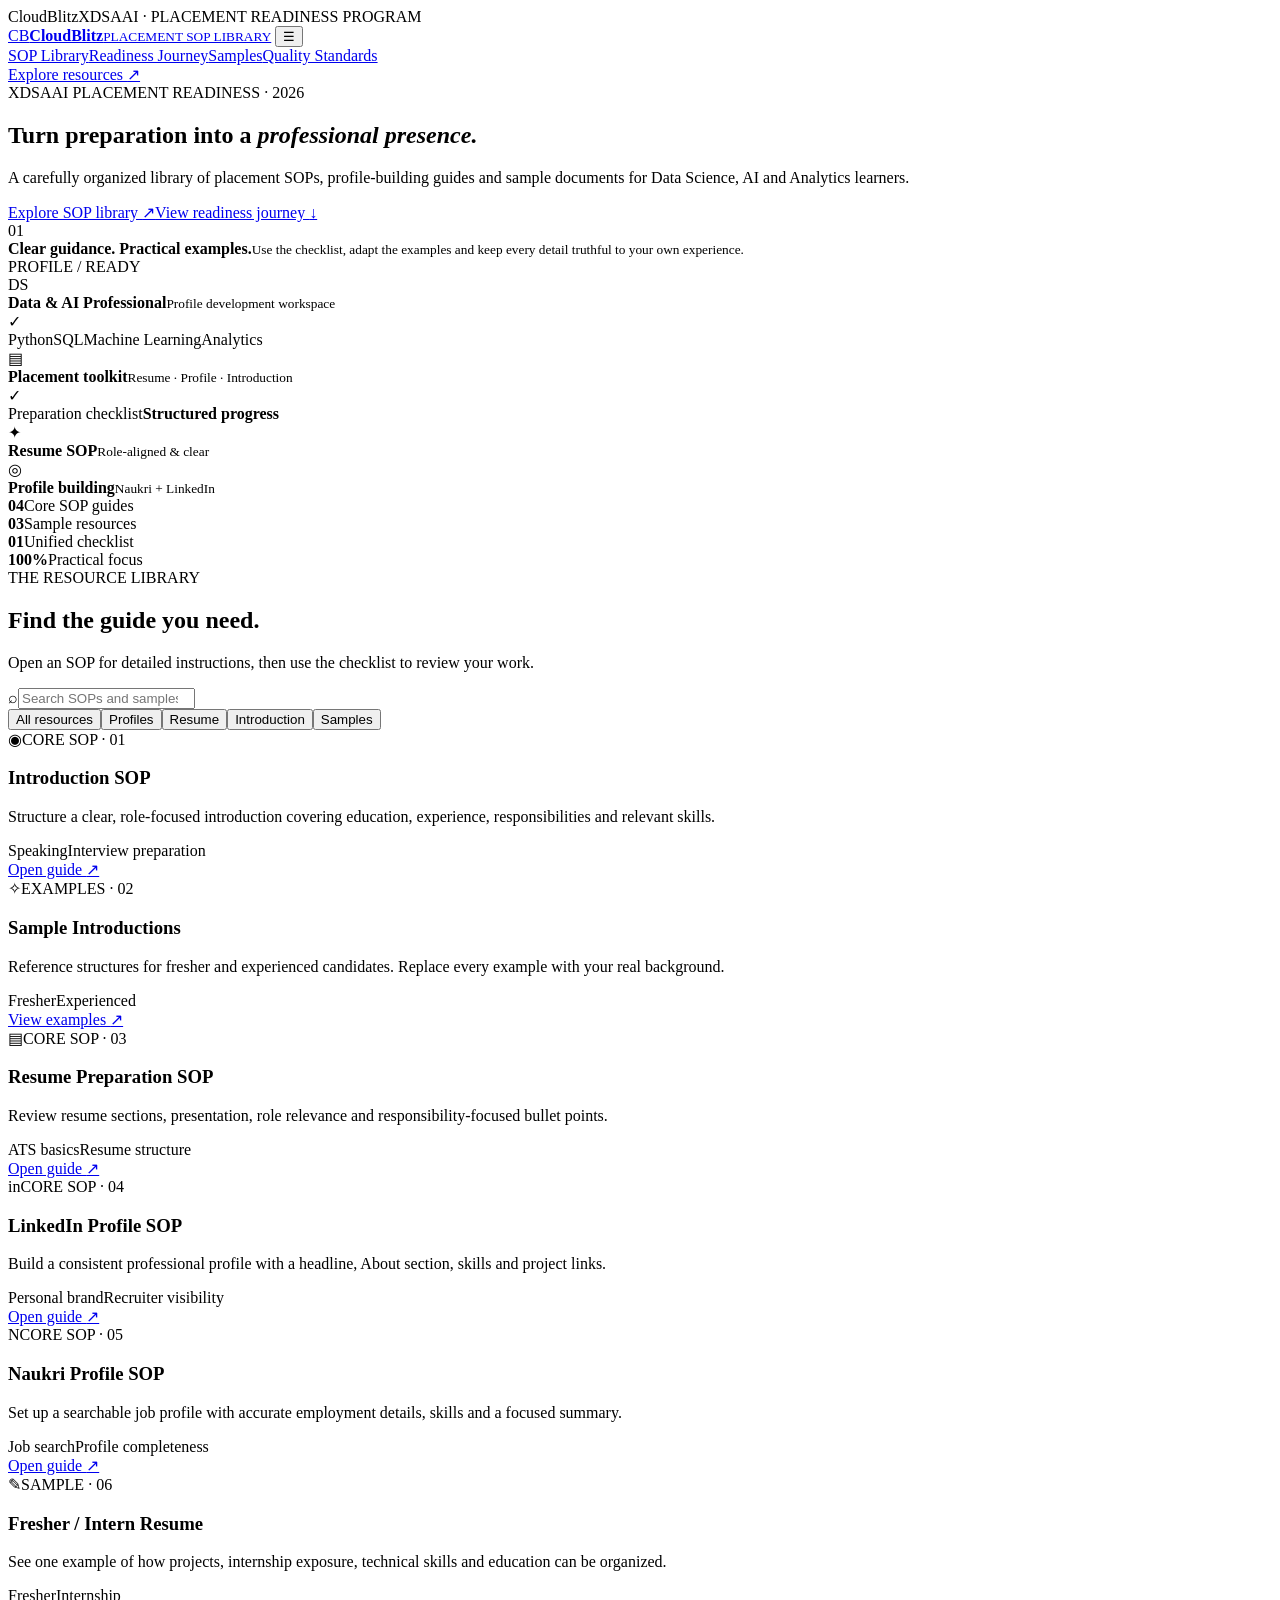
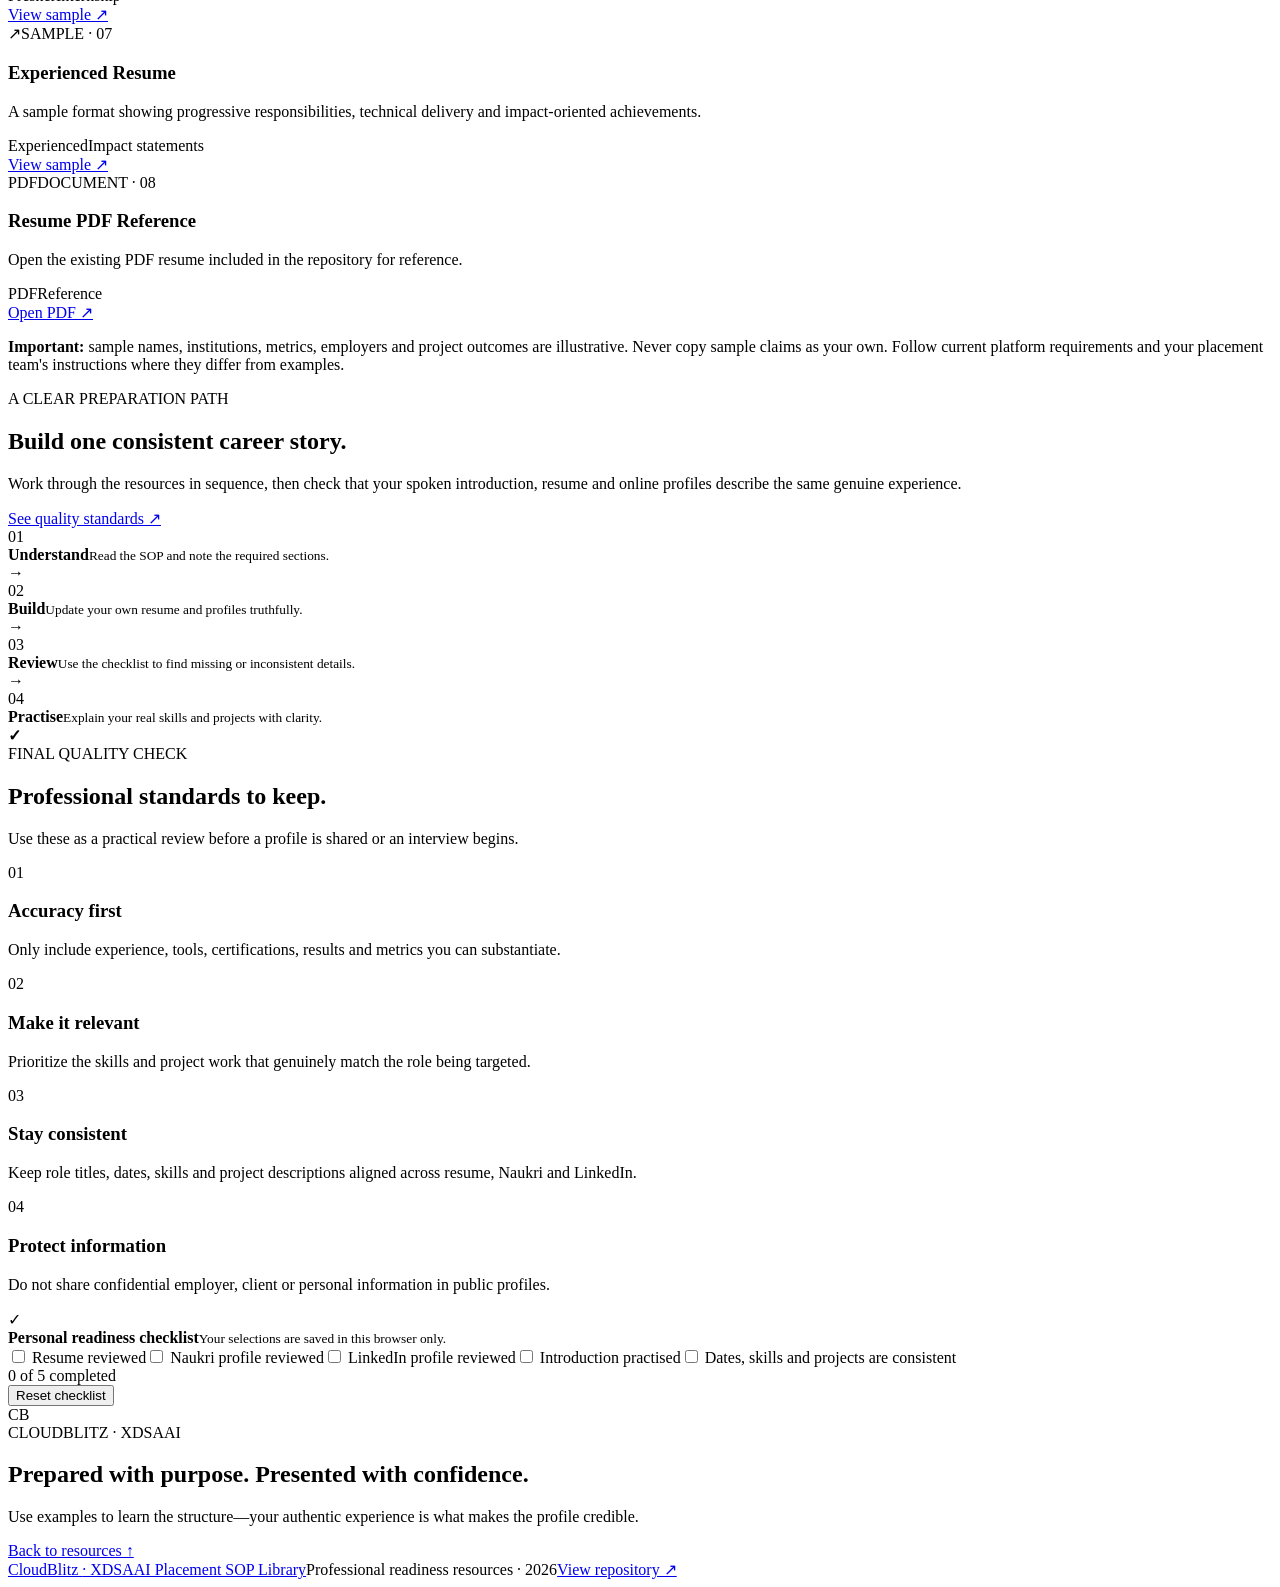
==== index.html @ 9476afe4 "Add polished CloudBlitz XDSAAI SOP library landing page" ====
<!doctype html>
<html lang="en">
<head>
<meta charset="utf-8">
<meta name="viewport" content="width=device-width, initial-scale=1">
<meta name="theme-color" content="#111827">
<meta name="description" content="CloudBlitz XDSAAI Placement SOP Library — professionally organized resume, introduction, LinkedIn and Naukri guidance.">
<title>CloudBlitz | XDSAAI Placement SOP Library</title>
<link rel="preconnect" href="https://fonts.googleapis.com">
<link rel="preconnect" href="https://fonts.gstatic.com" crossorigin>
<link href="https://fonts.googleapis.com/css2?family=DM+Sans:wght@400;500;600;700&family=Manrope:wght@400;500;600;700;800&display=swap" rel="stylesheet">
<link rel="stylesheet" href="./assets/styles.css">
</head>
<body>
<div class="top-strip"><span>CloudBlitz</span><span>XDSAAI · PLACEMENT READINESS PROGRAM</span></div>
<header class="site-header">
  <a class="brand" href="#home" aria-label="CloudBlitz SOP home"><span class="brand-mark">CB</span><span><strong>CloudBlitz</strong><small>PLACEMENT SOP LIBRARY</small></span></a>
  <button class="menu-toggle" id="menuToggle" aria-label="Open navigation">☰</button>
  <nav id="mainNav"><a href="#sops">SOP Library</a><a href="#journey">Readiness Journey</a><a href="#samples">Samples</a><a href="#standards">Quality Standards</a></nav>
  <a class="header-cta" href="#sops">Explore resources <span>↗</span></a>
</header>
<main id="home">
<section class="hero">
  <div class="hero-text">
    <div class="eyebrow"><span class="eyebrow-dot"></span> XDSAAI PLACEMENT READINESS · 2026</div>
    <h1>Turn preparation into a <em>professional presence.</em></h1>
    <p class="hero-intro">A carefully organized library of placement SOPs, profile-building guides and sample documents for Data Science, AI and Analytics learners.</p>
    <div class="hero-actions"><a class="button primary" href="#sops">Explore SOP library <span>↗</span></a><a class="button secondary" href="#journey">View readiness journey <span>↓</span></a></div>
    <div class="hero-proof"><div class="proof-mark">01</div><div><strong>Clear guidance. Practical examples.</strong><small>Use the checklist, adapt the examples and keep every detail truthful to your own experience.</small></div></div>
  </div>
  <div class="hero-art" aria-label="Illustration of a professional placement portfolio">
    <div class="art-glow"></div><div class="art-orbit orbit-one"></div><div class="art-orbit orbit-two"></div>
    <div class="profile-window">
      <div class="window-top"><span></span><span></span><span></span><label>PROFILE / READY</label></div>
      <div class="profile-head"><div class="avatar">DS</div><div><strong>Data & AI Professional</strong><small>Profile development workspace</small></div><span class="verified">✓</span></div>
      <div class="profile-line wide"></div><div class="profile-line medium"></div>
      <div class="skill-cloud"><span>Python</span><span>SQL</span><span>Machine Learning</span><span>Analytics</span></div>
      <div class="mini-document"><div class="doc-symbol">▤</div><div><strong>Placement toolkit</strong><small>Resume · Profile · Introduction</small></div><span class="doc-check">✓</span></div>
      <div class="completion"><div><span>Preparation checklist</span><strong>Structured progress</strong></div><div class="completion-bar"><span></span></div></div>
    </div>
    <div class="floating-note note-one"><span class="note-icon orange">✦</span><div><strong>Resume SOP</strong><small>Role-aligned & clear</small></div></div>
    <div class="floating-note note-two"><span class="note-icon purple">◎</span><div><strong>Profile building</strong><small>Naukri + LinkedIn</small></div></div>
  </div>
</section>
<section class="metrics" aria-label="Library overview"><div><strong>04</strong><span>Core SOP guides</span></div><div><strong>03</strong><span>Sample resources</span></div><div><strong>01</strong><span>Unified checklist</span></div><div><strong>100%</strong><span>Practical focus</span></div></section>
<section class="section" id="sops">
  <div class="section-heading"><div><div class="eyebrow dark-eyebrow">THE RESOURCE LIBRARY</div><h2>Find the guide you need.</h2><p>Open an SOP for detailed instructions, then use the checklist to review your work.</p></div><div class="library-tools"><label class="search"><span>⌕</span><input id="resourceSearch" type="search" placeholder="Search SOPs and samples…" aria-label="Search resources"></label></div></div>
  <div class="filters" role="group" aria-label="Filter resources"><button class="filter active" data-filter="all">All resources</button><button class="filter" data-filter="profile">Profiles</button><button class="filter" data-filter="resume">Resume</button><button class="filter" data-filter="introduction">Introduction</button><button class="filter" data-filter="sample">Samples</button></div>
  <div class="resource-grid" id="resourceGrid">
    <article class="resource-card featured" data-category="introduction" data-search="introduction sop self introduction structure do dont placement">
      <div class="resource-top"><span class="resource-icon orange-bg">◉</span><span class="resource-type">CORE SOP · 01</span></div><h3>Introduction SOP</h3><p>Structure a clear, role-focused introduction covering education, experience, responsibilities and relevant skills.</p><div class="resource-tags"><span>Speaking</span><span>Interview preparation</span></div><a href="./INTRODUCTION_SOP.md" target="_blank" rel="noopener">Open guide <span>↗</span></a>
    </article>
    <article class="resource-card" data-category="introduction sample" data-search="sample introduction fresher experienced sample answers introduction sop">
      <div class="resource-top"><span class="resource-icon purple-bg">✧</span><span class="resource-type">EXAMPLES · 02</span></div><h3>Sample Introductions</h3><p>Reference structures for fresher and experienced candidates. Replace every example with your real background.</p><div class="resource-tags"><span>Fresher</span><span>Experienced</span></div><a href="./Sample-Introduction-SOP.md" target="_blank" rel="noopener">View examples <span>↗</span></a>
    </article>
    <article class="resource-card" data-category="resume" data-search="resume sop resume preparation structure dos donts ATS skills experience education">
      <div class="resource-top"><span class="resource-icon blue-bg">▤</span><span class="resource-type">CORE SOP · 03</span></div><h3>Resume Preparation SOP</h3><p>Review resume sections, presentation, role relevance and responsibility-focused bullet points.</p><div class="resource-tags"><span>ATS basics</span><span>Resume structure</span></div><a href="./Resume.md" target="_blank" rel="noopener">Open guide <span>↗</span></a>
    </article>
    <article class="resource-card" data-category="profile" data-search="LinkedIn profile SOP headline about skills featured section checklist data science AI">
      <div class="resource-top"><span class="resource-icon green-bg">in</span><span class="resource-type">CORE SOP · 04</span></div><h3>LinkedIn Profile SOP</h3><p>Build a consistent professional profile with a headline, About section, skills and project links.</p><div class="resource-tags"><span>Personal brand</span><span>Recruiter visibility</span></div><a href="./LinkedIn.md" target="_blank" rel="noopener">Open guide <span>↗</span></a>
    </article>
    <article class="resource-card" data-category="profile" data-search="Naukri profile SOP headline job preferences skills summary profile checklist">
      <div class="resource-top"><span class="resource-icon orange-bg">N</span><span class="resource-type">CORE SOP · 05</span></div><h3>Naukri Profile SOP</h3><p>Set up a searchable job profile with accurate employment details, skills and a focused summary.</p><div class="resource-tags"><span>Job search</span><span>Profile completeness</span></div><a href="./Naukri-.md" target="_blank" rel="noopener">Open guide <span>↗</span></a>
    </article>
    <article class="resource-card" data-category="resume sample" data-search="sample fresher resume data science engineer projects skills education internship">
      <div class="resource-top"><span class="resource-icon blue-bg">✎</span><span class="resource-type">SAMPLE · 06</span></div><h3>Fresher / Intern Resume</h3><p>See one example of how projects, internship exposure, technical skills and education can be organized.</p><div class="resource-tags"><span>Fresher</span><span>Internship</span></div><a href="./sample-resume.md" target="_blank" rel="noopener">View sample <span>↗</span></a>
    </article>
    <article class="resource-card" data-category="resume sample" data-search="experienced resume senior data scientist experience impact skills career">
      <div class="resource-top"><span class="resource-icon purple-bg">↗</span><span class="resource-type">SAMPLE · 07</span></div><h3>Experienced Resume</h3><p>A sample format showing progressive responsibilities, technical delivery and impact-oriented achievements.</p><div class="resource-tags"><span>Experienced</span><span>Impact statements</span></div><a href="./Experience-resume.md" target="_blank" rel="noopener">View sample <span>↗</span></a>
    </article>
    <article class="resource-card" data-category="resume sample" data-search="Amit Kumar resume PDF resume reference pdf document">
      <div class="resource-top"><span class="resource-icon gray-bg">PDF</span><span class="resource-type">DOCUMENT · 08</span></div><h3>Resume PDF Reference</h3><p>Open the existing PDF resume included in the repository for reference.</p><div class="resource-tags"><span>PDF</span><span>Reference</span></div><a href="./Amit_kumar.pdf" target="_blank" rel="noopener">Open PDF <span>↗</span></a>
    </article>
  </div>
  <div class="empty-state" id="emptyState" hidden><strong>No resources match that search.</strong><span>Try a broader term such as resume, LinkedIn, Naukri or introduction.</span></div>
  <p class="resource-note"><strong>Important:</strong> sample names, institutions, metrics, employers and project outcomes are illustrative. Never copy sample claims as your own. Follow current platform requirements and your placement team's instructions where they differ from examples.</p>
</section>
<section class="journey-section" id="journey">
  <div class="journey-copy"><div class="eyebrow">A CLEAR PREPARATION PATH</div><h2>Build one consistent career story.</h2><p>Work through the resources in sequence, then check that your spoken introduction, resume and online profiles describe the same genuine experience.</p><a class="button light" href="#standards">See quality standards <span>↗</span></a></div>
  <div class="journey-steps">
    <div class="journey-step"><span>01</span><div><strong>Understand</strong><small>Read the SOP and note the required sections.</small></div><b>→</b></div>
    <div class="journey-step"><span>02</span><div><strong>Build</strong><small>Update your own resume and profiles truthfully.</small></div><b>→</b></div>
    <div class="journey-step"><span>03</span><div><strong>Review</strong><small>Use the checklist to find missing or inconsistent details.</small></div><b>→</b></div>
    <div class="journey-step"><span>04</span><div><strong>Practise</strong><small>Explain your real skills and projects with clarity.</small></div><b>✓</b></div>
  </div>
</section>
<section class="section standards" id="standards">
  <div class="section-heading"><div><div class="eyebrow dark-eyebrow">FINAL QUALITY CHECK</div><h2>Professional standards to keep.</h2><p>Use these as a practical review before a profile is shared or an interview begins.</p></div></div>
  <div class="standard-grid">
    <article class="standard-card"><span class="standard-number">01</span><h3>Accuracy first</h3><p>Only include experience, tools, certifications, results and metrics you can substantiate.</p></article>
    <article class="standard-card"><span class="standard-number">02</span><h3>Make it relevant</h3><p>Prioritize the skills and project work that genuinely match the role being targeted.</p></article>
    <article class="standard-card"><span class="standard-number">03</span><h3>Stay consistent</h3><p>Keep role titles, dates, skills and project descriptions aligned across resume, Naukri and LinkedIn.</p></article>
    <article class="standard-card"><span class="standard-number">04</span><h3>Protect information</h3><p>Do not share confidential employer, client or personal information in public profiles.</p></article>
  </div>
  <div class="check-panel"><div><span class="check-panel-icon">✓</span><div><strong>Personal readiness checklist</strong><small>Your selections are saved in this browser only.</small></div></div><div class="check-list" id="checkList">
    <label><input type="checkbox" data-check="resume"> Resume reviewed</label><label><input type="checkbox" data-check="naukri"> Naukri profile reviewed</label><label><input type="checkbox" data-check="linkedin"> LinkedIn profile reviewed</label><label><input type="checkbox" data-check="intro"> Introduction practised</label><label><input type="checkbox" data-check="consistent"> Dates, skills and projects are consistent</label>
  </div><div class="check-progress"><span id="checkCount">0 of 5 completed</span><div class="progress-track"><span id="checkBar"></span></div><button id="resetChecks" type="button">Reset checklist</button></div></div>
</section>
<section class="closing-banner" id="samples"><div class="closing-symbol">CB</div><div><div class="eyebrow">CLOUDBLITZ · XDSAAI</div><h2>Prepared with purpose. Presented with confidence.</h2><p>Use examples to learn the structure—your authentic experience is what makes the profile credible.</p></div><a href="#sops" class="button light">Back to resources ↑</a></section>
</main>
<footer class="footer"><a class="footer-brand" href="#home">CloudBlitz <span>· XDSAAI Placement SOP Library</span></a><span>Professional readiness resources · 2026</span><a href="https://github.com/abhilashmwaghmare/XDSAAI-Placement-SOP" target="_blank" rel="noopener">View repository ↗</a></footer>
<script src="./assets/app.js"></script>
</body>
</html>
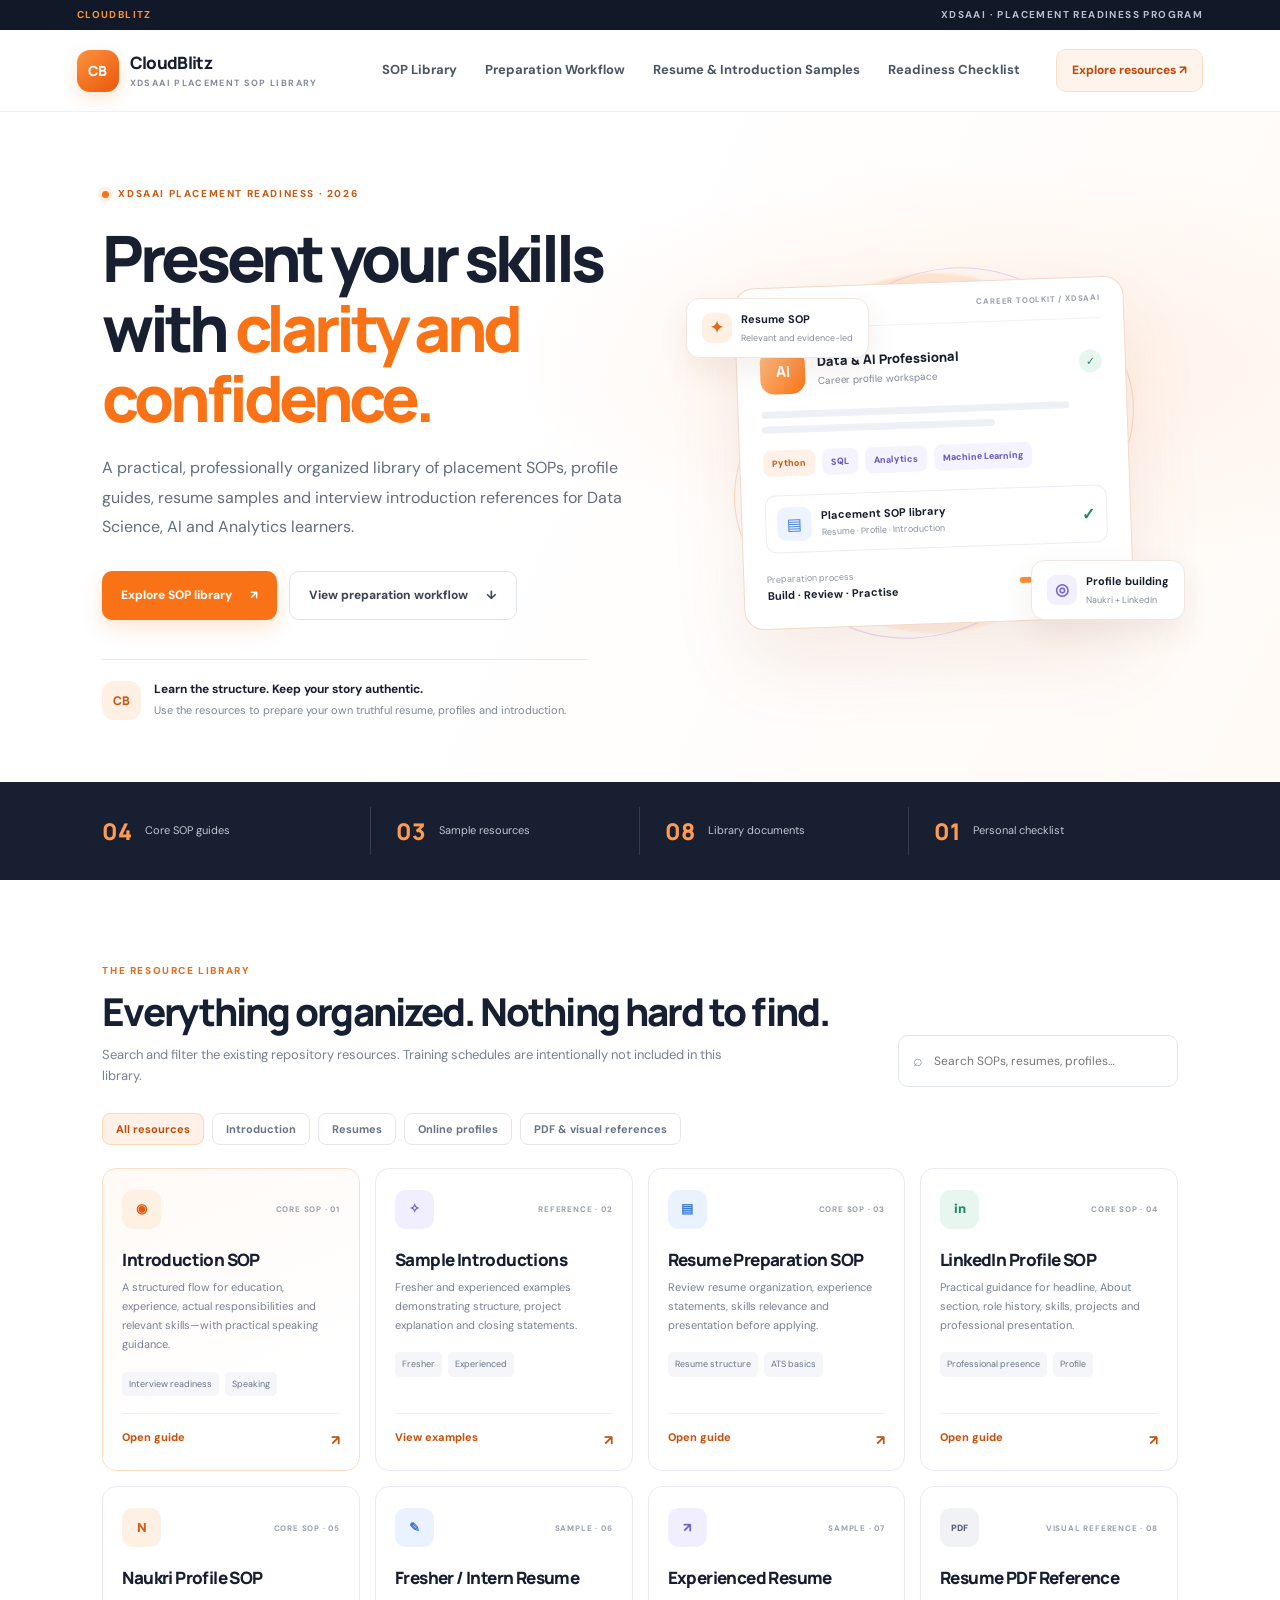
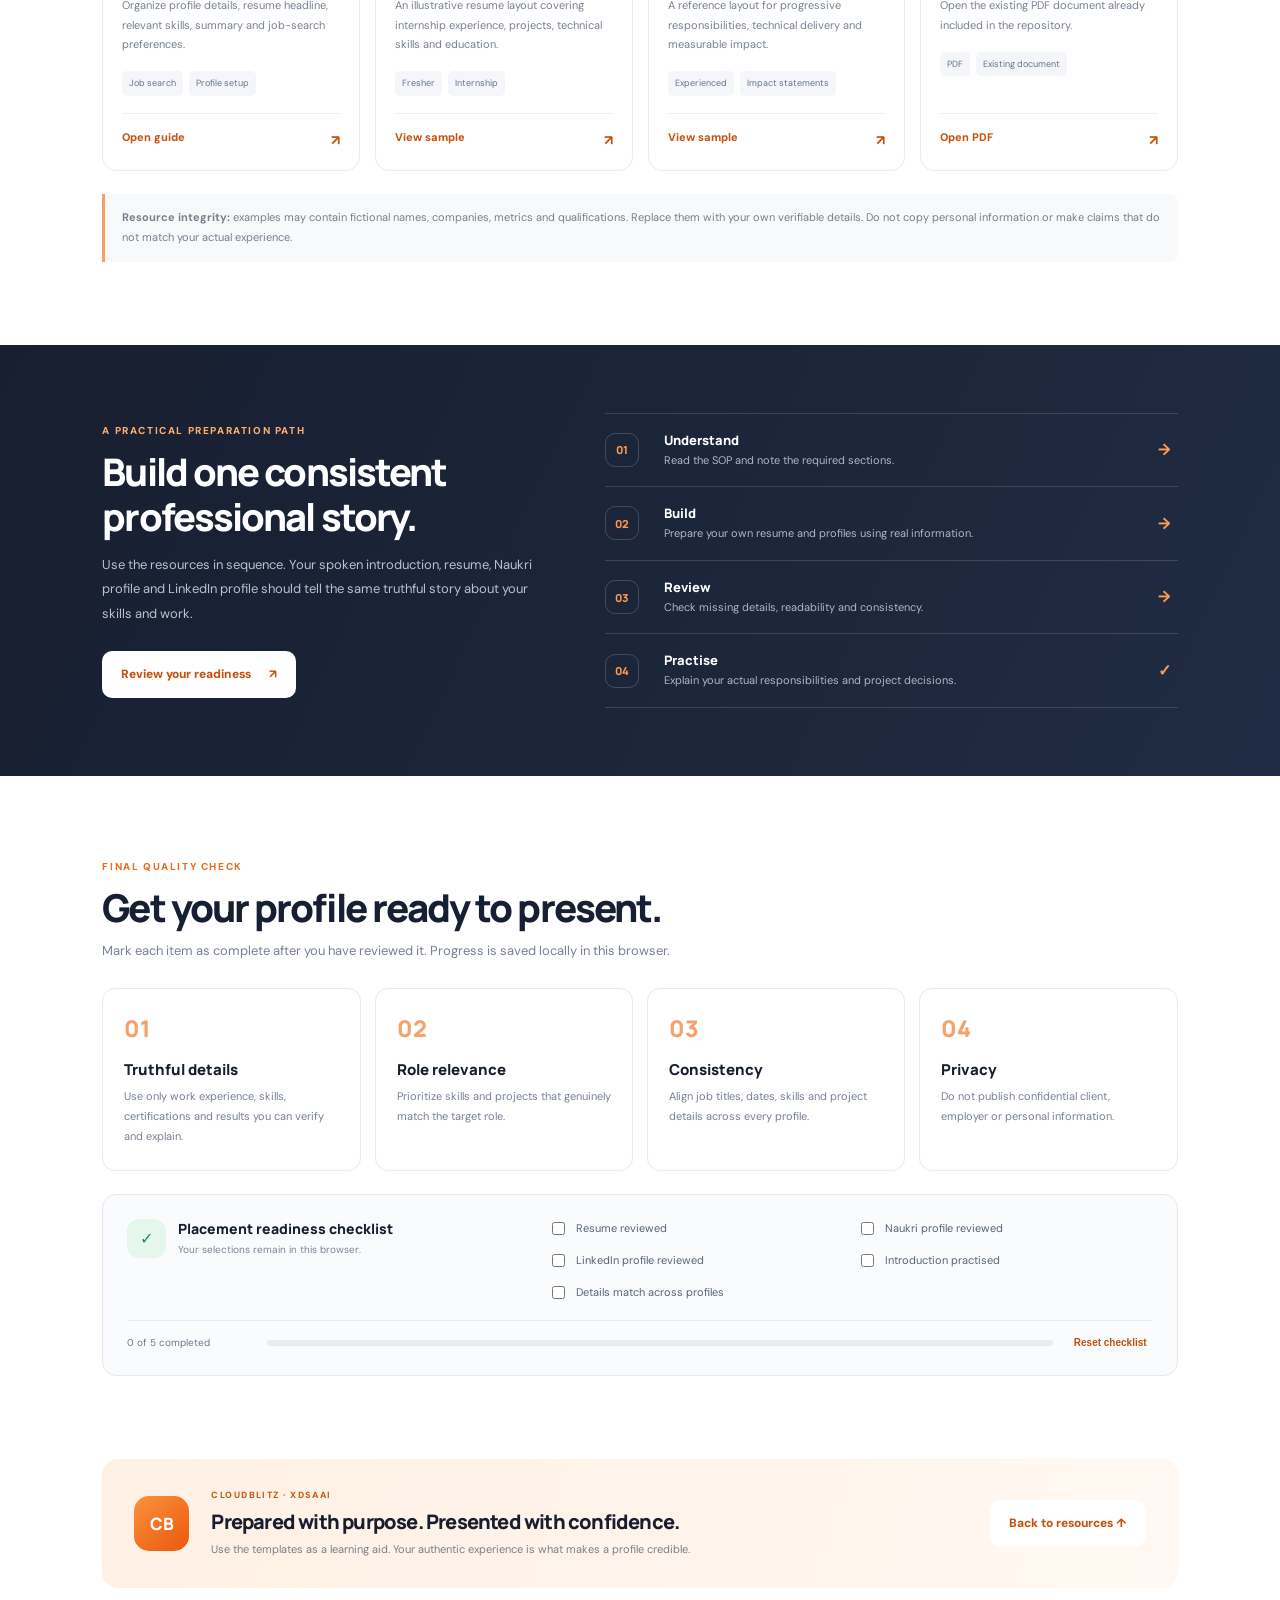
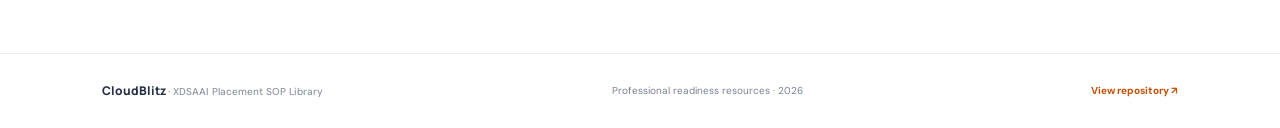
==== commit fcf1a105: "Polish XDSAAI SOP library with resource cards and visual hierarchy" ====
--- a/index.html
+++ b/index.html
@@ -1,104 +1,74 @@
 <!doctype html>
 <html lang="en">
 <head>
-<meta charset="utf-8">
-<meta name="viewport" content="width=device-width, initial-scale=1">
+<meta charset="utf-8"><meta name="viewport" content="width=device-width,initial-scale=1">
 <meta name="theme-color" content="#111827">
-<meta name="description" content="CloudBlitz XDSAAI Placement SOP Library — professionally organized resume, introduction, LinkedIn and Naukri guidance.">
+<meta name="description" content="CloudBlitz XDSAAI Placement SOP Library: introduction, resume, LinkedIn, Naukri and professional profile resources.">
 <title>CloudBlitz | XDSAAI Placement SOP Library</title>
-<link rel="preconnect" href="https://fonts.googleapis.com">
-<link rel="preconnect" href="https://fonts.gstatic.com" crossorigin>
+<link rel="preconnect" href="https://fonts.googleapis.com"><link rel="preconnect" href="https://fonts.gstatic.com" crossorigin>
 <link href="https://fonts.googleapis.com/css2?family=DM+Sans:wght@400;500;600;700&family=Manrope:wght@400;500;600;700;800&display=swap" rel="stylesheet">
 <link rel="stylesheet" href="./assets/styles.css">
 </head>
 <body>
-<div class="top-strip"><span>CloudBlitz</span><span>XDSAAI · PLACEMENT READINESS PROGRAM</span></div>
+<div class="top-strip"><span>CLOUDBLITZ</span><span>XDSAAI · PLACEMENT READINESS PROGRAM</span></div>
 <header class="site-header">
-  <a class="brand" href="#home" aria-label="CloudBlitz SOP home"><span class="brand-mark">CB</span><span><strong>CloudBlitz</strong><small>PLACEMENT SOP LIBRARY</small></span></a>
-  <button class="menu-toggle" id="menuToggle" aria-label="Open navigation">☰</button>
-  <nav id="mainNav"><a href="#sops">SOP Library</a><a href="#journey">Readiness Journey</a><a href="#samples">Samples</a><a href="#standards">Quality Standards</a></nav>
-  <a class="header-cta" href="#sops">Explore resources <span>↗</span></a>
+<a class="brand" href="#home"><span class="brand-mark">CB</span><span><strong>CloudBlitz</strong><small>XDSAAI PLACEMENT SOP LIBRARY</small></span></a>
+<button class="menu-toggle" id="menuToggle" aria-label="Open navigation">☰</button>
+<nav id="mainNav"><a href="#library">SOP Library</a><a href="#workflow">Preparation Workflow</a><a href="#samples">Resume & Introduction Samples</a><a href="#checklist">Readiness Checklist</a></nav>
+<a class="header-cta" href="#library">Explore resources ↗</a>
 </header>
 <main id="home">
 <section class="hero">
-  <div class="hero-text">
-    <div class="eyebrow"><span class="eyebrow-dot"></span> XDSAAI PLACEMENT READINESS · 2026</div>
-    <h1>Turn preparation into a <em>professional presence.</em></h1>
-    <p class="hero-intro">A carefully organized library of placement SOPs, profile-building guides and sample documents for Data Science, AI and Analytics learners.</p>
-    <div class="hero-actions"><a class="button primary" href="#sops">Explore SOP library <span>↗</span></a><a class="button secondary" href="#journey">View readiness journey <span>↓</span></a></div>
-    <div class="hero-proof"><div class="proof-mark">01</div><div><strong>Clear guidance. Practical examples.</strong><small>Use the checklist, adapt the examples and keep every detail truthful to your own experience.</small></div></div>
-  </div>
-  <div class="hero-art" aria-label="Illustration of a professional placement portfolio">
-    <div class="art-glow"></div><div class="art-orbit orbit-one"></div><div class="art-orbit orbit-two"></div>
-    <div class="profile-window">
-      <div class="window-top"><span></span><span></span><span></span><label>PROFILE / READY</label></div>
-      <div class="profile-head"><div class="avatar">DS</div><div><strong>Data & AI Professional</strong><small>Profile development workspace</small></div><span class="verified">✓</span></div>
-      <div class="profile-line wide"></div><div class="profile-line medium"></div>
-      <div class="skill-cloud"><span>Python</span><span>SQL</span><span>Machine Learning</span><span>Analytics</span></div>
-      <div class="mini-document"><div class="doc-symbol">▤</div><div><strong>Placement toolkit</strong><small>Resume · Profile · Introduction</small></div><span class="doc-check">✓</span></div>
-      <div class="completion"><div><span>Preparation checklist</span><strong>Structured progress</strong></div><div class="completion-bar"><span></span></div></div>
-    </div>
-    <div class="floating-note note-one"><span class="note-icon orange">✦</span><div><strong>Resume SOP</strong><small>Role-aligned & clear</small></div></div>
-    <div class="floating-note note-two"><span class="note-icon purple">◎</span><div><strong>Profile building</strong><small>Naukri + LinkedIn</small></div></div>
-  </div>
+<div class="hero-text"><div class="eyebrow"><span class="eyebrow-dot"></span>XDSAAI PLACEMENT READINESS · 2026</div>
+<h1>Present your skills with <em>clarity and confidence.</em></h1>
+<p class="hero-intro">A practical, professionally organized library of placement SOPs, profile guides, resume samples and interview introduction references for Data Science, AI and Analytics learners.</p>
+<div class="hero-actions"><a class="button primary" href="#library">Explore SOP library <span>↗</span></a><a class="button secondary" href="#workflow">View preparation workflow <span>↓</span></a></div>
+<div class="hero-proof"><div class="proof-mark">CB</div><div><strong>Learn the structure. Keep your story authentic.</strong><small>Use the resources to prepare your own truthful resume, profiles and introduction.</small></div></div>
+</div>
+<div class="hero-art" aria-label="Illustration of resume and professional profile documents">
+<div class="art-glow"></div><div class="art-orbit orbit-one"></div><div class="art-orbit orbit-two"></div>
+<div class="profile-window"><div class="window-top"><span></span><span></span><span></span><label>CAREER TOOLKIT / XDSAAI</label></div>
+<div class="profile-head"><div class="avatar">AI</div><div><strong>Data & AI Professional</strong><small>Career profile workspace</small></div><span class="verified">✓</span></div>
+<div class="profile-line wide"></div><div class="profile-line medium"></div><div class="skill-cloud"><span>Python</span><span>SQL</span><span>Analytics</span><span>Machine Learning</span></div>
+<div class="mini-document"><div class="doc-symbol">▤</div><div><strong>Placement SOP library</strong><small>Resume · Profile · Introduction</small></div><span class="doc-check">✓</span></div>
+<div class="completion"><div><span>Preparation process</span><strong>Build · Review · Practise</strong></div><div class="completion-bar"><span></span></div></div></div>
+<div class="floating-note note-one"><span class="note-icon orange">✦</span><div><strong>Resume SOP</strong><small>Relevant and evidence-led</small></div></div>
+<div class="floating-note note-two"><span class="note-icon purple">◎</span><div><strong>Profile building</strong><small>Naukri + LinkedIn</small></div></div>
+</div>
 </section>
-<section class="metrics" aria-label="Library overview"><div><strong>04</strong><span>Core SOP guides</span></div><div><strong>03</strong><span>Sample resources</span></div><div><strong>01</strong><span>Unified checklist</span></div><div><strong>100%</strong><span>Practical focus</span></div></section>
-<section class="section" id="sops">
-  <div class="section-heading"><div><div class="eyebrow dark-eyebrow">THE RESOURCE LIBRARY</div><h2>Find the guide you need.</h2><p>Open an SOP for detailed instructions, then use the checklist to review your work.</p></div><div class="library-tools"><label class="search"><span>⌕</span><input id="resourceSearch" type="search" placeholder="Search SOPs and samples…" aria-label="Search resources"></label></div></div>
-  <div class="filters" role="group" aria-label="Filter resources"><button class="filter active" data-filter="all">All resources</button><button class="filter" data-filter="profile">Profiles</button><button class="filter" data-filter="resume">Resume</button><button class="filter" data-filter="introduction">Introduction</button><button class="filter" data-filter="sample">Samples</button></div>
-  <div class="resource-grid" id="resourceGrid">
-    <article class="resource-card featured" data-category="introduction" data-search="introduction sop self introduction structure do dont placement">
-      <div class="resource-top"><span class="resource-icon orange-bg">◉</span><span class="resource-type">CORE SOP · 01</span></div><h3>Introduction SOP</h3><p>Structure a clear, role-focused introduction covering education, experience, responsibilities and relevant skills.</p><div class="resource-tags"><span>Speaking</span><span>Interview preparation</span></div><a href="./INTRODUCTION_SOP.md" target="_blank" rel="noopener">Open guide <span>↗</span></a>
-    </article>
-    <article class="resource-card" data-category="introduction sample" data-search="sample introduction fresher experienced sample answers introduction sop">
-      <div class="resource-top"><span class="resource-icon purple-bg">✧</span><span class="resource-type">EXAMPLES · 02</span></div><h3>Sample Introductions</h3><p>Reference structures for fresher and experienced candidates. Replace every example with your real background.</p><div class="resource-tags"><span>Fresher</span><span>Experienced</span></div><a href="./Sample-Introduction-SOP.md" target="_blank" rel="noopener">View examples <span>↗</span></a>
-    </article>
-    <article class="resource-card" data-category="resume" data-search="resume sop resume preparation structure dos donts ATS skills experience education">
-      <div class="resource-top"><span class="resource-icon blue-bg">▤</span><span class="resource-type">CORE SOP · 03</span></div><h3>Resume Preparation SOP</h3><p>Review resume sections, presentation, role relevance and responsibility-focused bullet points.</p><div class="resource-tags"><span>ATS basics</span><span>Resume structure</span></div><a href="./Resume.md" target="_blank" rel="noopener">Open guide <span>↗</span></a>
-    </article>
-    <article class="resource-card" data-category="profile" data-search="LinkedIn profile SOP headline about skills featured section checklist data science AI">
-      <div class="resource-top"><span class="resource-icon green-bg">in</span><span class="resource-type">CORE SOP · 04</span></div><h3>LinkedIn Profile SOP</h3><p>Build a consistent professional profile with a headline, About section, skills and project links.</p><div class="resource-tags"><span>Personal brand</span><span>Recruiter visibility</span></div><a href="./LinkedIn.md" target="_blank" rel="noopener">Open guide <span>↗</span></a>
-    </article>
-    <article class="resource-card" data-category="profile" data-search="Naukri profile SOP headline job preferences skills summary profile checklist">
-      <div class="resource-top"><span class="resource-icon orange-bg">N</span><span class="resource-type">CORE SOP · 05</span></div><h3>Naukri Profile SOP</h3><p>Set up a searchable job profile with accurate employment details, skills and a focused summary.</p><div class="resource-tags"><span>Job search</span><span>Profile completeness</span></div><a href="./Naukri-.md" target="_blank" rel="noopener">Open guide <span>↗</span></a>
-    </article>
-    <article class="resource-card" data-category="resume sample" data-search="sample fresher resume data science engineer projects skills education internship">
-      <div class="resource-top"><span class="resource-icon blue-bg">✎</span><span class="resource-type">SAMPLE · 06</span></div><h3>Fresher / Intern Resume</h3><p>See one example of how projects, internship exposure, technical skills and education can be organized.</p><div class="resource-tags"><span>Fresher</span><span>Internship</span></div><a href="./sample-resume.md" target="_blank" rel="noopener">View sample <span>↗</span></a>
-    </article>
-    <article class="resource-card" data-category="resume sample" data-search="experienced resume senior data scientist experience impact skills career">
-      <div class="resource-top"><span class="resource-icon purple-bg">↗</span><span class="resource-type">SAMPLE · 07</span></div><h3>Experienced Resume</h3><p>A sample format showing progressive responsibilities, technical delivery and impact-oriented achievements.</p><div class="resource-tags"><span>Experienced</span><span>Impact statements</span></div><a href="./Experience-resume.md" target="_blank" rel="noopener">View sample <span>↗</span></a>
-    </article>
-    <article class="resource-card" data-category="resume sample" data-search="Amit Kumar resume PDF resume reference pdf document">
-      <div class="resource-top"><span class="resource-icon gray-bg">PDF</span><span class="resource-type">DOCUMENT · 08</span></div><h3>Resume PDF Reference</h3><p>Open the existing PDF resume included in the repository for reference.</p><div class="resource-tags"><span>PDF</span><span>Reference</span></div><a href="./Amit_kumar.pdf" target="_blank" rel="noopener">Open PDF <span>↗</span></a>
-    </article>
-  </div>
-  <div class="empty-state" id="emptyState" hidden><strong>No resources match that search.</strong><span>Try a broader term such as resume, LinkedIn, Naukri or introduction.</span></div>
-  <p class="resource-note"><strong>Important:</strong> sample names, institutions, metrics, employers and project outcomes are illustrative. Never copy sample claims as your own. Follow current platform requirements and your placement team's instructions where they differ from examples.</p>
+<section class="metrics"><div><strong>04</strong><span>Core SOP guides</span></div><div><strong>03</strong><span>Sample resources</span></div><div><strong>08</strong><span>Library documents</span></div><div><strong>01</strong><span>Personal checklist</span></div></section>
+<section class="section" id="library">
+<div class="section-heading"><div><div class="eyebrow dark-eyebrow">THE RESOURCE LIBRARY</div><h2>Everything organized. Nothing hard to find.</h2><p>Search and filter the existing repository resources. Training schedules are intentionally not included in this library.</p></div>
+<div class="library-tools"><label class="search"><span>⌕</span><input id="resourceSearch" type="search" placeholder="Search SOPs, resumes, profiles…" aria-label="Search resources"></label></div></div>
+<div class="filters"><button class="filter active" data-filter="all">All resources</button><button class="filter" data-filter="introduction">Introduction</button><button class="filter" data-filter="resume">Resumes</button><button class="filter" data-filter="profile">Online profiles</button><button class="filter" data-filter="visual">PDF & visual references</button></div>
+<div class="resource-grid" id="resourceGrid">
+<article class="resource-card featured" data-category="introduction" data-search="introduction sop structure dos donts self introduction placement readiness">
+<div class="resource-top"><span class="resource-icon orange-bg">◉</span><span class="resource-type">CORE SOP · 01</span></div><h3>Introduction SOP</h3><p>A structured flow for education, experience, actual responsibilities and relevant skills—with practical speaking guidance.</p><div class="resource-tags"><span>Interview readiness</span><span>Speaking</span></div><a href="./INTRODUCTION_SOP.md" target="_blank" rel="noopener">Open guide <span>↗</span></a></article>
+<article class="resource-card" data-category="introduction" data-search="sample introduction fresher experienced sample answers">
+<div class="resource-top"><span class="resource-icon purple-bg">✧</span><span class="resource-type">REFERENCE · 02</span></div><h3>Sample Introductions</h3><p>Fresher and experienced examples demonstrating structure, project explanation and closing statements.</p><div class="resource-tags"><span>Fresher</span><span>Experienced</span></div><a href="./Sample-Introduction-SOP.md" target="_blank" rel="noopener">View examples <span>↗</span></a></article>
+<article class="resource-card" data-category="resume" data-search="resume preparation sop ATS structure experience education technical skills">
+<div class="resource-top"><span class="resource-icon blue-bg">▤</span><span class="resource-type">CORE SOP · 03</span></div><h3>Resume Preparation SOP</h3><p>Review resume organization, experience statements, skills relevance and presentation before applying.</p><div class="resource-tags"><span>Resume structure</span><span>ATS basics</span></div><a href="./Resume.md" target="_blank" rel="noopener">Open guide <span>↗</span></a></article>
+<article class="resource-card" data-category="profile" data-search="LinkedIn profile SOP headline About skills featured projects profile visibility">
+<div class="resource-top"><span class="resource-icon green-bg">in</span><span class="resource-type">CORE SOP · 04</span></div><h3>LinkedIn Profile SOP</h3><p>Practical guidance for headline, About section, role history, skills, projects and professional presentation.</p><div class="resource-tags"><span>Professional presence</span><span>Profile</span></div><a href="./LinkedIn.md" target="_blank" rel="noopener">Open guide <span>↗</span></a></article>
+<article class="resource-card" data-category="profile" data-search="Naukri profile SOP job search profile headline skills resume summary preferences">
+<div class="resource-top"><span class="resource-icon orange-bg">N</span><span class="resource-type">CORE SOP · 05</span></div><h3>Naukri Profile SOP</h3><p>Organize profile details, resume headline, relevant skills, summary and job-search preferences.</p><div class="resource-tags"><span>Job search</span><span>Profile setup</span></div><a href="./Naukri-.md" target="_blank" rel="noopener">Open guide <span>↗</span></a></article>
+<article class="resource-card" data-category="resume" data-search="sample resume fresher intern data science resume projects skills education">
+<div class="resource-top"><span class="resource-icon blue-bg">✎</span><span class="resource-type">SAMPLE · 06</span></div><h3>Fresher / Intern Resume</h3><p>An illustrative resume layout covering internship experience, projects, technical skills and education.</p><div class="resource-tags"><span>Fresher</span><span>Internship</span></div><a href="./sample-resume.md" target="_blank" rel="noopener">View sample <span>↗</span></a></article>
+<article class="resource-card" data-category="resume" data-search="experienced resume senior data scientist career progression achievements metrics">
+<div class="resource-top"><span class="resource-icon purple-bg">↗</span><span class="resource-type">SAMPLE · 07</span></div><h3>Experienced Resume</h3><p>A reference layout for progressive responsibilities, technical delivery and measurable impact.</p><div class="resource-tags"><span>Experienced</span><span>Impact statements</span></div><a href="./Experience-resume.md" target="_blank" rel="noopener">View sample <span>↗</span></a></article>
+<article class="resource-card" data-category="visual resume" data-search="PDF resume reference Amit Kumar existing PDF document">
+<div class="resource-top"><span class="resource-icon gray-bg">PDF</span><span class="resource-type">VISUAL REFERENCE · 08</span></div><h3>Resume PDF Reference</h3><p>Open the existing PDF document already included in the repository.</p><div class="resource-tags"><span>PDF</span><span>Existing document</span></div><a href="./Amit_kumar.pdf" target="_blank" rel="noopener">Open PDF <span>↗</span></a></article>
+</div>
+<div class="empty-state" id="emptyState" hidden><strong>No matching resource found.</strong><span>Try resume, introduction, LinkedIn, Naukri or PDF.</span></div>
+<div class="resource-note"><strong>Resource integrity:</strong> examples may contain fictional names, companies, metrics and qualifications. Replace them with your own verifiable details. Do not copy personal information or make claims that do not match your actual experience.</div>
 </section>
-<section class="journey-section" id="journey">
-  <div class="journey-copy"><div class="eyebrow">A CLEAR PREPARATION PATH</div><h2>Build one consistent career story.</h2><p>Work through the resources in sequence, then check that your spoken introduction, resume and online profiles describe the same genuine experience.</p><a class="button light" href="#standards">See quality standards <span>↗</span></a></div>
-  <div class="journey-steps">
-    <div class="journey-step"><span>01</span><div><strong>Understand</strong><small>Read the SOP and note the required sections.</small></div><b>→</b></div>
-    <div class="journey-step"><span>02</span><div><strong>Build</strong><small>Update your own resume and profiles truthfully.</small></div><b>→</b></div>
-    <div class="journey-step"><span>03</span><div><strong>Review</strong><small>Use the checklist to find missing or inconsistent details.</small></div><b>→</b></div>
-    <div class="journey-step"><span>04</span><div><strong>Practise</strong><small>Explain your real skills and projects with clarity.</small></div><b>✓</b></div>
-  </div>
-</section>
-<section class="section standards" id="standards">
-  <div class="section-heading"><div><div class="eyebrow dark-eyebrow">FINAL QUALITY CHECK</div><h2>Professional standards to keep.</h2><p>Use these as a practical review before a profile is shared or an interview begins.</p></div></div>
-  <div class="standard-grid">
-    <article class="standard-card"><span class="standard-number">01</span><h3>Accuracy first</h3><p>Only include experience, tools, certifications, results and metrics you can substantiate.</p></article>
-    <article class="standard-card"><span class="standard-number">02</span><h3>Make it relevant</h3><p>Prioritize the skills and project work that genuinely match the role being targeted.</p></article>
-    <article class="standard-card"><span class="standard-number">03</span><h3>Stay consistent</h3><p>Keep role titles, dates, skills and project descriptions aligned across resume, Naukri and LinkedIn.</p></article>
-    <article class="standard-card"><span class="standard-number">04</span><h3>Protect information</h3><p>Do not share confidential employer, client or personal information in public profiles.</p></article>
-  </div>
-  <div class="check-panel"><div><span class="check-panel-icon">✓</span><div><strong>Personal readiness checklist</strong><small>Your selections are saved in this browser only.</small></div></div><div class="check-list" id="checkList">
-    <label><input type="checkbox" data-check="resume"> Resume reviewed</label><label><input type="checkbox" data-check="naukri"> Naukri profile reviewed</label><label><input type="checkbox" data-check="linkedin"> LinkedIn profile reviewed</label><label><input type="checkbox" data-check="intro"> Introduction practised</label><label><input type="checkbox" data-check="consistent"> Dates, skills and projects are consistent</label>
-  </div><div class="check-progress"><span id="checkCount">0 of 5 completed</span><div class="progress-track"><span id="checkBar"></span></div><button id="resetChecks" type="button">Reset checklist</button></div></div>
-</section>
-<section class="closing-banner" id="samples"><div class="closing-symbol">CB</div><div><div class="eyebrow">CLOUDBLITZ · XDSAAI</div><h2>Prepared with purpose. Presented with confidence.</h2><p>Use examples to learn the structure—your authentic experience is what makes the profile credible.</p></div><a href="#sops" class="button light">Back to resources ↑</a></section>
+<section class="journey-section" id="workflow"><div class="journey-copy"><div class="eyebrow">A PRACTICAL PREPARATION PATH</div><h2>Build one consistent professional story.</h2><p>Use the resources in sequence. Your spoken introduction, resume, Naukri profile and LinkedIn profile should tell the same truthful story about your skills and work.</p><a class="button light" href="#checklist">Review your readiness <span>↗</span></a></div>
+<div class="journey-steps"><div class="journey-step"><span>01</span><div><strong>Understand</strong><small>Read the SOP and note the required sections.</small></div><b>→</b></div><div class="journey-step"><span>02</span><div><strong>Build</strong><small>Prepare your own resume and profiles using real information.</small></div><b>→</b></div><div class="journey-step"><span>03</span><div><strong>Review</strong><small>Check missing details, readability and consistency.</small></div><b>→</b></div><div class="journey-step"><span>04</span><div><strong>Practise</strong><small>Explain your actual responsibilities and project decisions.</small></div><b>✓</b></div></div></section>
+<section class="section standards" id="checklist"><div class="section-heading"><div><div class="eyebrow dark-eyebrow">FINAL QUALITY CHECK</div><h2>Get your profile ready to present.</h2><p>Mark each item as complete after you have reviewed it. Progress is saved locally in this browser.</p></div></div>
+<div class="standard-grid"><article class="standard-card"><span class="standard-number">01</span><h3>Truthful details</h3><p>Use only work experience, skills, certifications and results you can verify and explain.</p></article><article class="standard-card"><span class="standard-number">02</span><h3>Role relevance</h3><p>Prioritize skills and projects that genuinely match the target role.</p></article><article class="standard-card"><span class="standard-number">03</span><h3>Consistency</h3><p>Align job titles, dates, skills and project details across every profile.</p></article><article class="standard-card"><span class="standard-number">04</span><h3>Privacy</h3><p>Do not publish confidential client, employer or personal information.</p></article></div>
+<div class="check-panel"><div><span class="check-panel-icon">✓</span><div><strong>Placement readiness checklist</strong><small>Your selections remain in this browser.</small></div></div><div class="check-list"><label><input type="checkbox" data-check="resume"> Resume reviewed</label><label><input type="checkbox" data-check="naukri"> Naukri profile reviewed</label><label><input type="checkbox" data-check="linkedin"> LinkedIn profile reviewed</label><label><input type="checkbox" data-check="intro"> Introduction practised</label><label><input type="checkbox" data-check="consistent"> Details match across profiles</label></div><div class="check-progress"><span id="checkCount">0 of 5 completed</span><div class="progress-track"><span id="checkBar"></span></div><button id="resetChecks" type="button">Reset checklist</button></div></div></section>
+<section class="closing-banner" id="samples"><div class="closing-symbol">CB</div><div><div class="eyebrow">CLOUDBLITZ · XDSAAI</div><h2>Prepared with purpose. Presented with confidence.</h2><p>Use the templates as a learning aid. Your authentic experience is what makes a profile credible.</p></div><a href="#library" class="button light">Back to resources ↑</a></section>
 </main>
 <footer class="footer"><a class="footer-brand" href="#home">CloudBlitz <span>· XDSAAI Placement SOP Library</span></a><span>Professional readiness resources · 2026</span><a href="https://github.com/abhilashmwaghmare/XDSAAI-Placement-SOP" target="_blank" rel="noopener">View repository ↗</a></footer>
 <script src="./assets/app.js"></script>
-</body>
-</html>+</body></html>
--- a/assets/styles.css
+++ b/assets/styles.css
@@ -0,0 +1 @@
+:root{--orange:#f97316;--orange-dark:#ea580c;--ink:#161e2f;--muted:#667085;--line:#e6e9ef;--paper:#fff;--wash:#f6f7fb;--navy:#111827;--purple:#7465d8;--blue:#3979d9;--green:#20886d;--font:"DM Sans",sans-serif;--display:"Manrope",sans-serif;--shadow:0 16px 45px rgba(17,24,39,.08)}*{box-sizing:border-box}html{scroll-behavior:smooth;scroll-padding-top:95px}body{margin:0;font-family:var(--font);color:var(--ink);background:var(--paper);line-height:1.6}a{color:inherit;text-decoration:none}.top-strip{height:30px;background:var(--navy);color:#b7c0cf;display:flex;align-items:center;justify-content:space-between;padding:0 clamp(20px,6vw,96px);font-size:10px;font-weight:700;letter-spacing:.14em;text-transform:uppercase}.top-strip span:first-child{color:#fb923c}.site-header{height:82px;padding:0 clamp(20px,6vw,96px);display:flex;align-items:center;gap:36px;border-bottom:1px solid #edf0f5;background:rgba(255,255,255,.95);position:sticky;top:0;z-index:20;backdrop-filter:blur(18px)}.brand{display:flex;align-items:center;gap:11px;margin-right:auto}.brand-mark{width:42px;height:42px;display:grid;place-items:center;background:linear-gradient(140deg,#fb923c,#ea580c);border-radius:13px;color:white;font:800 14px var(--display);box-shadow:0 6px 16px #f9731630}.brand strong,.brand small{display:block;line-height:1.25}.brand strong{font:800 17px var(--display);letter-spacing:-.04em}.brand small{font-size:9px;letter-spacing:.15em;font-weight:700;color:#838b9a;margin-top:4px}nav{display:flex;align-items:center;gap:28px}nav a{font-size:13px;font-weight:700;color:#4b5565;transition:color .2s}nav a:hover{color:var(--orange)}.header-cta{padding:11px 15px;background:#fff4ec;color:#bb4a0b;border:1px solid #ffddc5;border-radius:10px;font-size:12px;font-weight:800}.header-cta span{margin-left:9px}.menu-toggle{display:none}.hero{padding:74px clamp(22px,8vw,130px) 62px;background:radial-gradient(ellipse at 79% 38%,#fff1e7 0,transparent 35%),linear-gradient(115deg,#fff 42%,#fffaf6);display:grid;grid-template-columns:1.05fr .95fr;gap:48px;align-items:center;min-height:570px;overflow:hidden}.hero-text{max-width:640px;position:relative;z-index:2}.eyebrow{font-size:10px;letter-spacing:.16em;font-weight:800;color:#c85a13;display:flex;align-items:center;gap:9px;text-transform:uppercase}.eyebrow-dot{height:7px;width:7px;background:var(--orange);border-radius:100%;box-shadow:0 0 0 4px #f973161c}.hero h1{font:800 clamp(40px,5vw,66px)/1.09 var(--display);letter-spacing:-.065em;margin:21px 0;color:#171f30;max-width:690px}.hero h1 em{font-style:normal;color:var(--orange);position:relative}.hero-intro{max-width:540px;color:#626d7f;font-size:16px;line-height:1.85;margin:0}.hero-actions{display:flex;gap:12px;flex-wrap:wrap;margin-top:29px}.button{display:inline-flex;align-items:center;justify-content:center;gap:18px;border-radius:10px;padding:14px 19px;font-size:12px;font-weight:800;transition:transform .2s,box-shadow .2s}.button:hover{transform:translateY(-2px)}.button.primary{background:var(--orange);color:white;box-shadow:0 8px 20px #f9731630}.button.primary:hover{background:var(--orange-dark)}.button.secondary{border:1px solid #e0e4eb;color:#3c4657;background:white}.button.light{background:white;color:#c4510d}.hero-proof{display:flex;gap:13px;align-items:center;margin-top:39px;border-top:1px solid #efe5df;padding-top:20px;max-width:485px}.proof-mark{display:grid;place-items:center;flex:0 0 39px;height:39px;border-radius:12px;background:#fff0e4;color:#c85a13;font:800 12px var(--display)}.hero-proof strong,.hero-proof small{display:block}.hero-proof strong{font-size:12px}.hero-proof small{font-size:11px;color:#7c8594;margin-top:3px}.hero-art{height:420px;position:relative;display:grid;place-items:center}.art-glow{position:absolute;width:360px;height:360px;border-radius:50%;background:linear-gradient(140deg,#ffe2cc,#fb923c14);filter:blur(1px)}.art-orbit{position:absolute;border:1px solid #f9b68177;border-radius:50%;transform:rotate(-25deg)}.orbit-one{width:420px;height:290px}.orbit-two{width:330px;height:390px;transform:rotate(35deg);border-color:#e0baf4a3}.profile-window{position:relative;z-index:2;width:min(390px,86%);padding:0 23px 24px;background:#fff;border:1px solid #f1daca;border-radius:20px;box-shadow:0 35px 75px #9b4c251a;transform:rotate(-2deg)}.window-top{height:41px;border-bottom:1px solid #f0f1f5;display:flex;align-items:center;gap:5px}.window-top>span{width:7px;height:7px;border-radius:50%;background:#f9b28a}.window-top>span:nth-child(2){background:#f7cb8f}.window-top>span:nth-child(3){background:#8dd0b3}.window-top label{margin-left:auto;font-size:8px;letter-spacing:.1em;font-weight:800;color:#9aa2b0}.profile-head{display:flex;gap:12px;align-items:center;margin:20px 0 17px}.avatar{width:45px;height:45px;border-radius:14px;background:linear-gradient(130deg,#ffc18c,#f97316);display:grid;place-items:center;color:white;font:800 15px var(--display)}.profile-head strong,.profile-head small{display:block}.profile-head strong{font:800 13px var(--display)}.profile-head small{font-size:10px;color:#818b99;margin-top:3px}.verified{margin-left:auto;background:#e7f7ee;color:#20886d;border-radius:50%;width:23px;height:23px;display:grid;place-items:center;font-size:11px}.profile-line{height:7px;border-radius:6px;background:#edf0f4;margin:8px 0}.profile-line.wide{width:90%}.profile-line.medium{width:68%}.skill-cloud{display:flex;gap:7px;flex-wrap:wrap;margin:17px 0}.skill-cloud span{background:#f5f3ff;color:#6857c2;padding:6px 9px;border-radius:7px;font-size:9px;font-weight:800}.skill-cloud span:first-child{background:#fff1e7;color:#c65b14}.mini-document{margin-top:19px;border:1px solid #e9edf3;border-radius:11px;display:flex;align-items:center;gap:10px;padding:11px}.doc-symbol{height:34px;width:34px;background:#eef4ff;color:#3979d9;border-radius:9px;display:grid;place-items:center}.mini-document strong,.mini-document small{display:block}.mini-document strong{font-size:11px}.mini-document small{font-size:9px;color:#8590a0}.doc-check{margin-left:auto;color:#20886d;font-weight:900}.completion{margin-top:19px;display:flex;align-items:center;justify-content:space-between;gap:20px}.completion span,.completion strong{display:block}.completion span{font-size:9px;color:#8b95a3}.completion strong{font-size:11px}.completion-bar{height:6px;width:90px;border-radius:6px;background:#edf0f4;overflow:hidden}.completion-bar span{height:100%;width:72%;background:linear-gradient(90deg,#fb923c,#e85b0d);border-radius:6px}.floating-note{position:absolute;z-index:3;display:flex;align-items:center;gap:9px;padding:12px 15px;background:#fff;border:1px solid #f1e7df;border-radius:13px;box-shadow:0 12px 30px #7e4a2e17}.note-one{top:55px;left:-4px}.note-two{bottom:43px;right:-7px}.note-icon{display:grid;place-items:center;width:30px;height:30px;border-radius:9px;font-weight:900}.note-icon.orange{background:#fff0e4;color:#e56717}.note-icon.purple{background:#f2efff;color:#7664d9}.floating-note strong,.floating-note small{display:block}.floating-note strong{font-size:11px}.floating-note small{font-size:9px;color:#858d9b;margin-top:2px}.metrics{display:grid;grid-template-columns:repeat(4,1fr);padding:25px clamp(22px,8vw,130px);background:#171f30;color:white}.metrics>div{display:flex;align-items:center;gap:13px;padding:8px 25px;border-right:1px solid #ffffff20}.metrics>div:first-child{padding-left:0}.metrics>div:last-child{border:0}.metrics strong{font:800 23px var(--display);color:#ff9a4f}.metrics span{font-size:11px;color:#c0c7d2}.section{padding:83px clamp(22px,8vw,130px)}.section-heading{display:flex;justify-content:space-between;align-items:end;gap:25px;margin-bottom:26px}.dark-eyebrow{color:#e36e22}.section h2,.journey-section h2{font:800 clamp(28px,3vw,39px)/1.2 var(--display);letter-spacing:-.05em;margin:10px 0;color:#172033}.section-heading p{margin:0;color:#778191;font-size:13px;max-width:640px}.library-tools{min-width:min(280px,100%)}.search{display:flex;align-items:center;gap:9px;padding:12px 14px;border:1px solid #e1e5ec;border-radius:10px;background:#fff;color:#85909e}.search input{border:0;outline:0;width:100%;min-width:0;font:12px var(--font);color:var(--ink)}.filters{display:flex;gap:8px;flex-wrap:wrap;margin:23px 0}.filter{border:1px solid #e3e7ed;background:white;color:#687486;padding:8px 13px;border-radius:8px;font:700 11px var(--font);cursor:pointer}.filter.active,.filter:hover{background:#fff1e7;border-color:#ffd6b6;color:#bd4e0a}.resource-grid{display:grid;grid-template-columns:repeat(4,minmax(0,1fr));gap:15px}.resource-card{position:relative;min-height:270px;padding:21px 19px 19px;border:1px solid #e8ebf1;border-radius:14px;background:#fff;display:flex;flex-direction:column;transition:transform .2s,border-color .2s,box-shadow .2s}.resource-card:hover{transform:translateY(-4px);border-color:#ffc397;box-shadow:var(--shadow)}.resource-card.featured{background:linear-gradient(155deg,#fffaf6,#fff 68%);border-color:#ffddc5}.resource-top{display:flex;align-items:center;justify-content:space-between;gap:7px}.resource-icon{width:39px;height:39px;border-radius:11px;display:grid;place-items:center;font-weight:900;font-size:13px}.orange-bg{background:#fff0e4;color:#d95d13}.purple-bg{background:#f1efff;color:#7061cd}.blue-bg{background:#eaf2ff;color:#3979d9}.green-bg{background:#e7f7ef;color:#20886d}.gray-bg{background:#f0f2f5;color:#586273;font-size:9px}.resource-type{font-size:8px;font-weight:800;letter-spacing:.1em;color:#9ba3af}.resource-card h3{font:800 17px var(--display);letter-spacing:-.035em;margin:19px 0 7px}.resource-card p{font-size:11px;line-height:1.75;color:#778191;margin:0}.resource-tags{display:flex;gap:6px;flex-wrap:wrap;margin:17px 0}.resource-tags span{font-size:9px;color:#687486;background:#f4f6f9;border-radius:5px;padding:5px 7px}.resource-card>a{margin-top:auto;padding-top:15px;border-top:1px solid #edf0f4;color:#c4530e;display:flex;justify-content:space-between;font-size:11px;font-weight:800}.resource-card>a span{font-size:14px}.resource-note{font-size:11px;line-height:1.8;color:#777f8c;margin:23px 0 0;padding:14px 17px;background:#f8f9fb;border-left:3px solid #f6a16a;border-radius:0 8px 8px 0}.empty-state{padding:35px;text-align:center;border:1px dashed #d4d9e3;border-radius:14px;color:#667085}.empty-state strong,.empty-state span{display:block}.empty-state span{font-size:12px;margin-top:5px}.journey-section{padding:68px clamp(22px,8vw,130px);background:linear-gradient(115deg,#171f30,#202c43);color:white;display:grid;grid-template-columns:.86fr 1.14fr;gap:70px;align-items:center}.journey-copy .eyebrow{color:#ffad70}.journey-section h2{color:white;font-size:38px;max-width:430px}.journey-section p{font-size:13px;line-height:1.9;color:#b9c1ce;max-width:430px;margin-bottom:24px}.journey-steps{border-top:1px solid #ffffff24}.journey-step{display:grid;grid-template-columns:45px 1fr 20px;gap:14px;align-items:center;padding:17px 0;border-bottom:1px solid #ffffff24}.journey-step>span{width:34px;height:34px;border:1px solid #ffffff2d;border-radius:10px;display:grid;place-items:center;color:#ff9a4f;font:800 11px var(--display)}.journey-step strong,.journey-step small{display:block}.journey-step strong{font:800 13px var(--display)}.journey-step small{color:#aeb8c8;font-size:11px;margin-top:3px}.journey-step>b{color:#ff9a4f}.standards{background:#fff}.standard-grid{display:grid;grid-template-columns:repeat(4,1fr);gap:14px}.standard-card{border:1px solid #e6e9ef;padding:23px 21px;border-radius:13px;background:#fff}.standard-number{font:800 23px var(--display);color:#f6a16a}.standard-card h3{font:800 15px var(--display);margin:15px 0 7px}.standard-card p{color:#778191;font-size:11px;line-height:1.8;margin:0}.check-panel{margin-top:23px;padding:24px;border:1px solid #e5e9ef;border-radius:14px;display:grid;grid-template-columns:1fr 1.5fr;gap:18px;background:#fafbfc}.check-panel>div:first-child{display:flex;gap:12px;align-items:flex-start}.check-panel-icon{width:39px;height:39px;border-radius:12px;background:#e5f6ed;color:#20886d;display:grid;place-items:center;font-size:16px}.check-panel strong,.check-panel small{display:block}.check-panel strong{font:800 14px var(--display)}.check-panel small{font-size:10px;color:#7b8594;margin-top:4px}.check-list{display:grid;grid-template-columns:repeat(2,1fr);gap:13px}.check-list label{display:flex;gap:8px;align-items:center;color:#596476;font-size:11px;cursor:pointer}.check-list input{accent-color:var(--orange)}.check-progress{grid-column:1/-1;border-top:1px solid #e7eaf0;padding-top:14px;display:flex;align-items:center;gap:15px}.check-progress>span{font-size:10px;color:#6d7888;min-width:125px}.progress-track{height:6px;background:#e8ebf0;border-radius:10px;overflow:hidden;flex:1}.progress-track span{display:block;height:100%;width:0;background:linear-gradient(90deg,#fb923c,#e65e10);transition:width .2s}.check-progress button{border:0;background:none;color:#bf510d;font-size:10px;font-weight:800;cursor:pointer}.closing-banner{margin:0 clamp(22px,8vw,130px) 65px;padding:29px 32px;border-radius:16px;background:linear-gradient(105deg,#fff0e4,#fff8f2);display:flex;align-items:center;gap:22px}.closing-symbol{flex:0 0 55px;height:55px;border-radius:15px;background:linear-gradient(140deg,#fb923c,#ea580c);display:grid;place-items:center;color:#fff;font:800 17px var(--display)}.closing-banner>div:nth-child(2){flex:1}.closing-banner h2{font:800 20px var(--display);letter-spacing:-.04em;margin:6px 0}.closing-banner p{font-size:11px;color:#797f8b;margin:0}.closing-banner .eyebrow{font-size:9px}.footer{min-height:75px;padding:20px clamp(22px,8vw,130px);display:flex;align-items:center;justify-content:space-between;gap:20px;border-top:1px solid #e9ecf1;color:#788292;font-size:10px}.footer-brand{font:800 12px var(--display);color:#253044}.footer-brand span{font:500 10px var(--font);color:#8b94a1}.footer>a:last-child{font-weight:800;color:#c4530e}button:focus-visible,a:focus-visible,input:focus-visible{outline:3px solid #fdba74;outline-offset:3px}[hidden]{display:none!important}@media(max-width:1100px){.site-header{gap:18px}.site-header nav{gap:17px}.resource-grid{grid-template-columns:repeat(2,minmax(0,1fr))}.hero{padding-left:5vw;padding-right:5vw}.hero-art{transform:scale(.9)}.section,.journey-section{padding-left:5vw;padding-right:5vw}.metrics{padding-left:5vw;padding-right:5vw}.standard-grid{grid-template-columns:repeat(2,1fr)}}@media(max-width:760px){.top-strip{padding:0 18px;font-size:8px}.site-header{height:70px;padding:0 18px}.brand-mark{width:38px;height:38px}.brand strong{font-size:15px}.site-header nav{display:none;position:absolute;top:69px;left:0;right:0;background:white;border-bottom:1px solid #e7eaf0;padding:16px 22px 21px;flex-direction:column;align-items:flex-start;gap:15px;box-shadow:0 15px 25px #141d2b12}.site-header nav.open{display:flex}.header-cta{display:none}.menu-toggle{display:block;border:1px solid #e4e8ee;border-radius:8px;background:#fff;padding:8px 10px;color:#263247}.hero{grid-template-columns:1fr;padding:52px 22px 30px;gap:18px}.hero h1{font-size:43px}.hero-intro{font-size:14px}.hero-art{height:340px;transform:scale(.88);margin:-6px -28px}.profile-window{max-width:365px}.note-one{left:0;top:28px}.note-two{right:0;bottom:18px}.metrics{grid-template-columns:repeat(2,1fr);padding:16px 22px}.metrics>div{padding:11px 8px;border-right:0}.metrics>div:first-child{padding-left:8px}.metrics strong{font-size:21px}.section{padding:55px 22px}.section-heading{align-items:flex-start;flex-direction:column}.library-tools{width:100%}.resource-grid{grid-template-columns:1fr}.resource-card{min-height:235px}.journey-section{grid-template-columns:1fr;gap:28px;padding:47px 22px}.journey-section h2{font-size:34px}.standard-grid{grid-template-columns:1fr}.check-panel{grid-template-columns:1fr;padding:19px}.check-list{grid-template-columns:1fr}.check-progress{flex-wrap:wrap}.check-progress>span{min-width:120px}.progress-track{min-width:85px}.closing-banner{margin:0 18px 40px;padding:23px;flex-wrap:wrap;gap:15px}.closing-banner>div:nth-child(2){flex-basis:calc(100% - 78px)}.closing-banner .button{width:100%}.footer{padding:21px 22px;align-items:flex-start;flex-direction:column;gap:8px}.section h2{font-size:32px}}@media(prefers-reduced-motion:reduce){html{scroll-behavior:auto}*,*::before,*::after{transition:none!important;animation:none!important}}
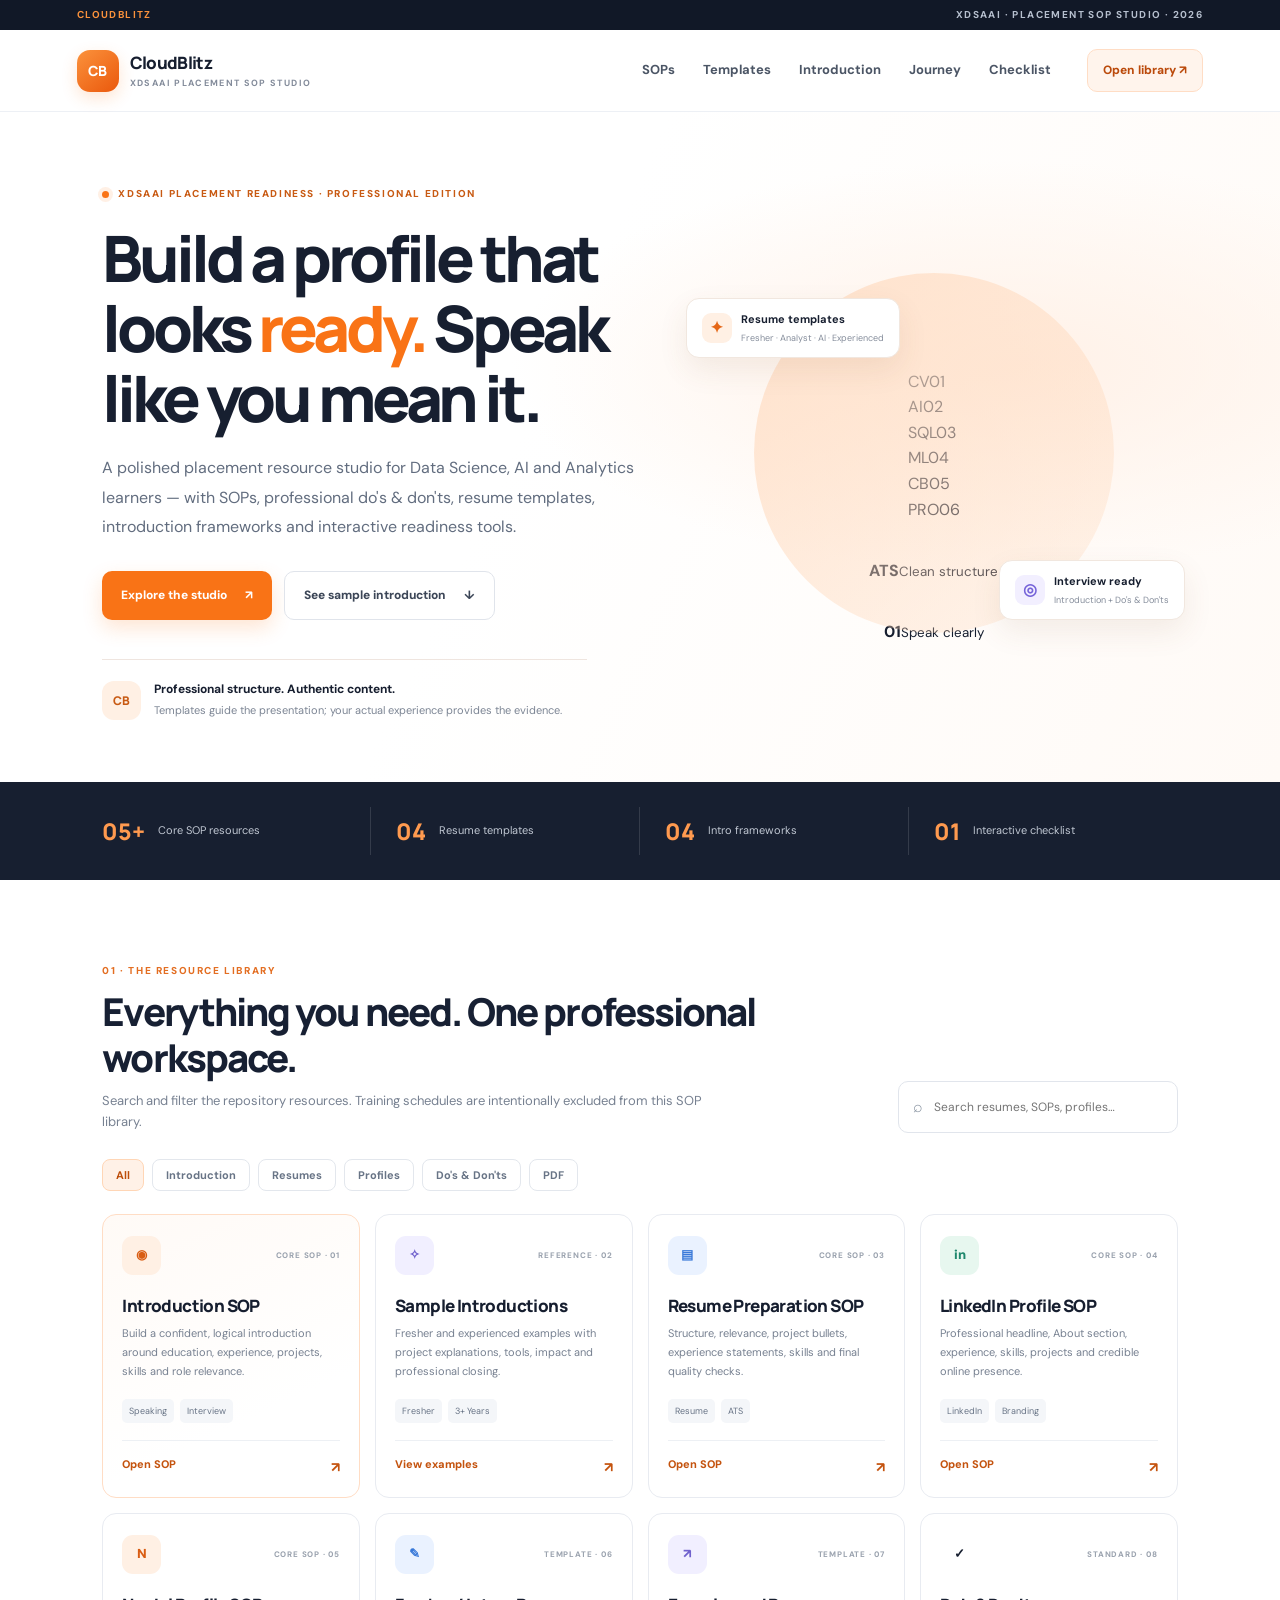
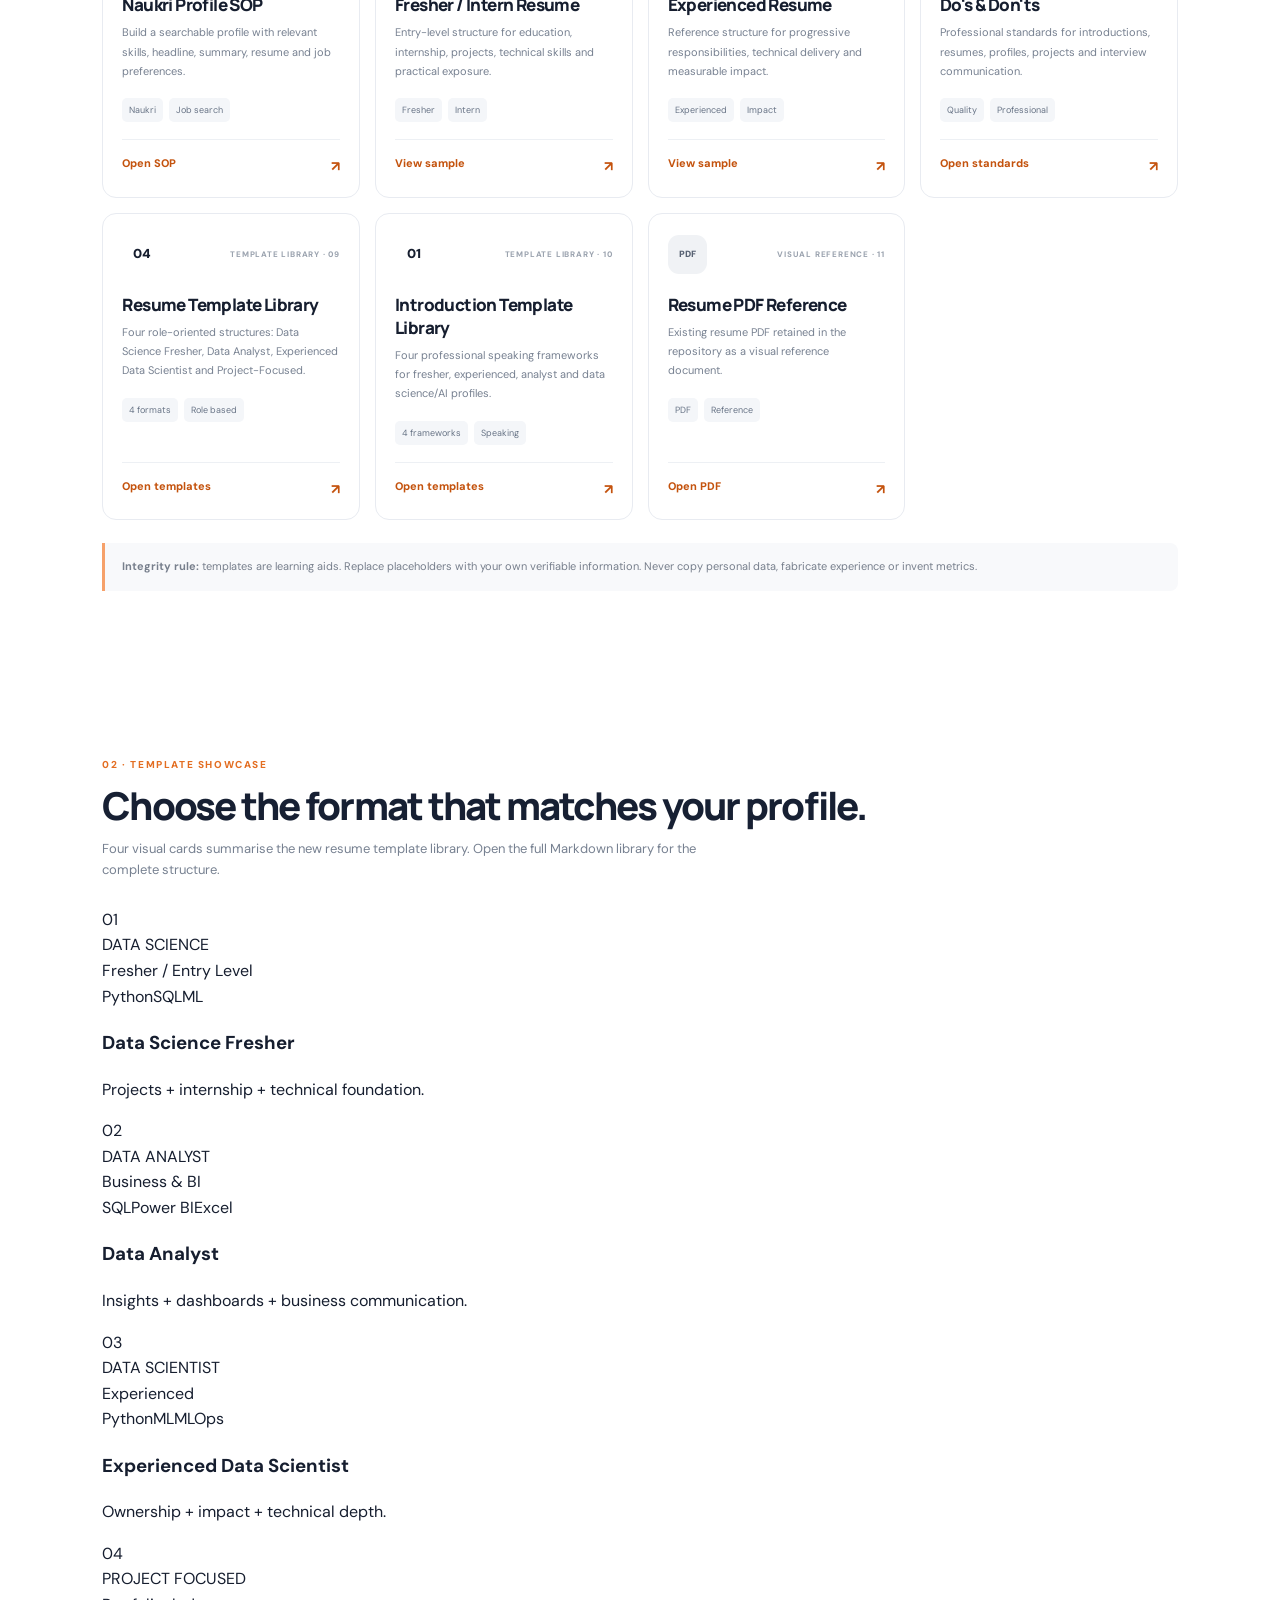
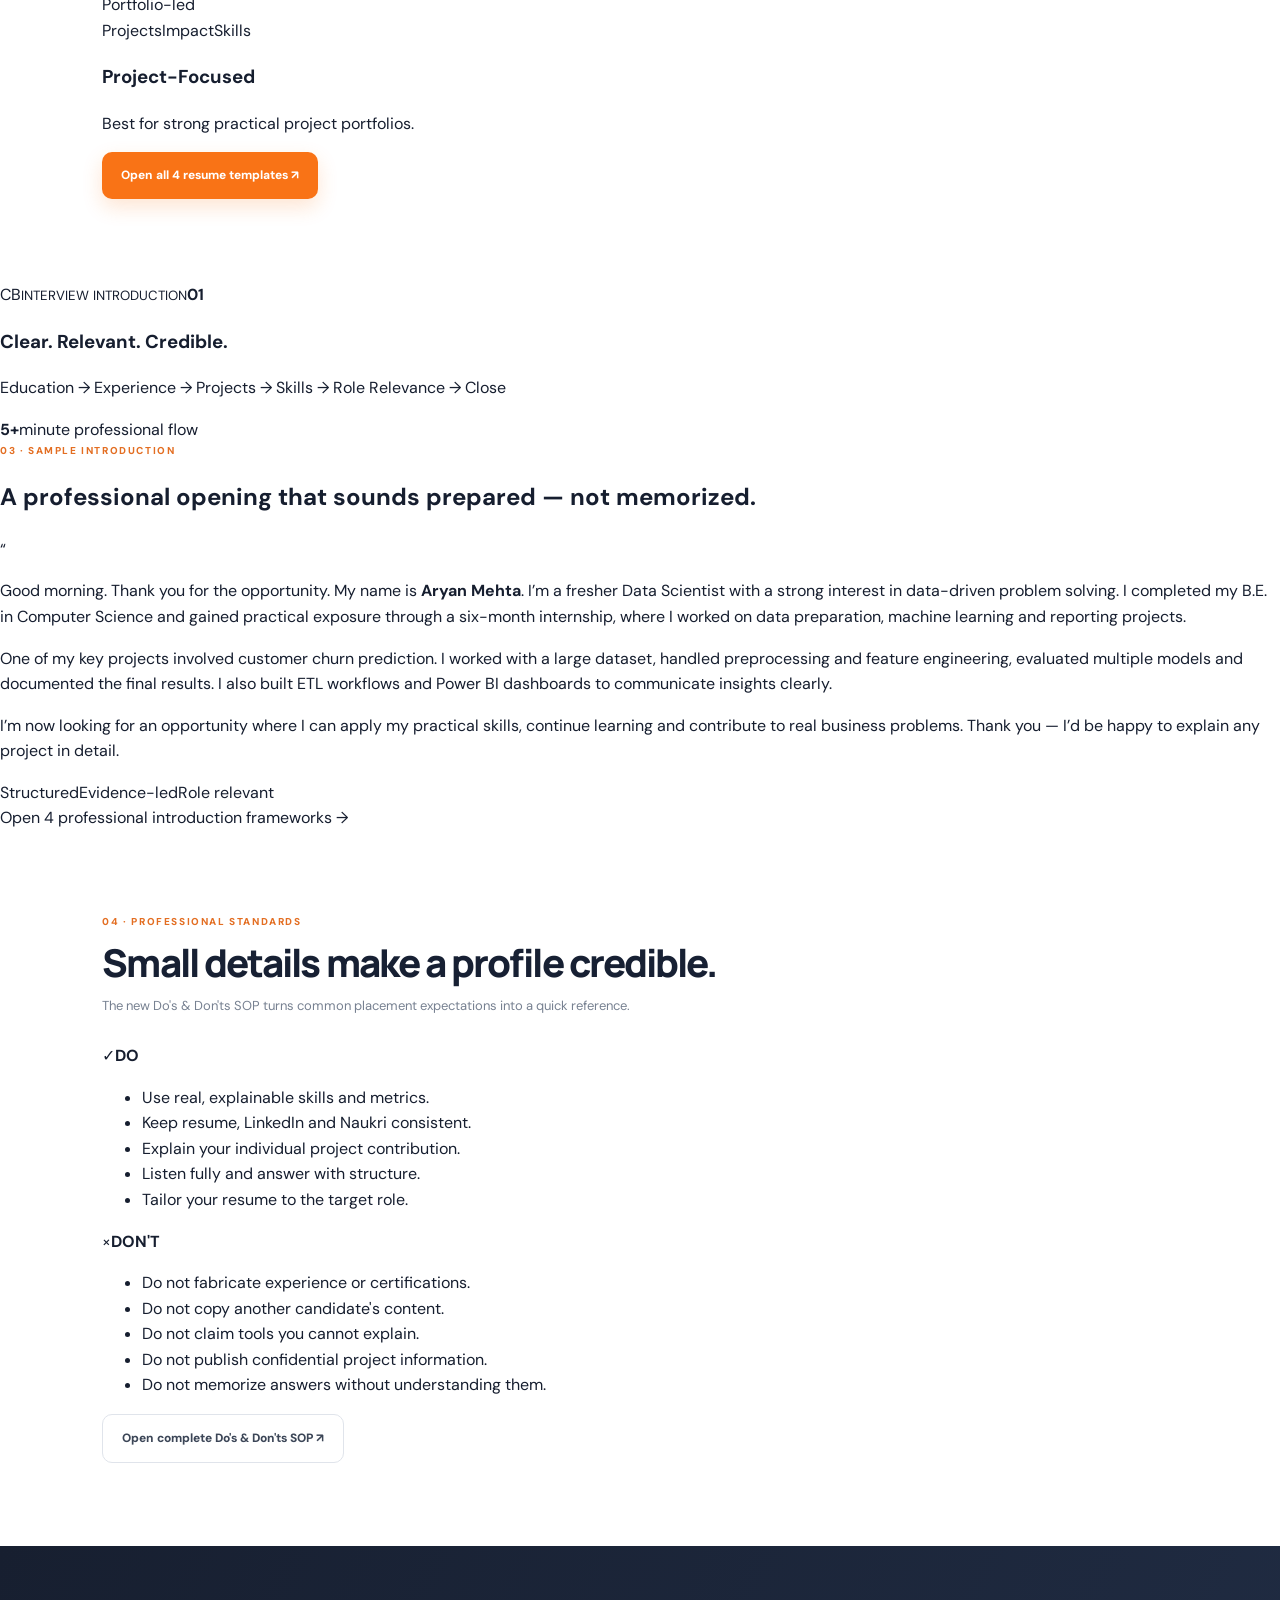
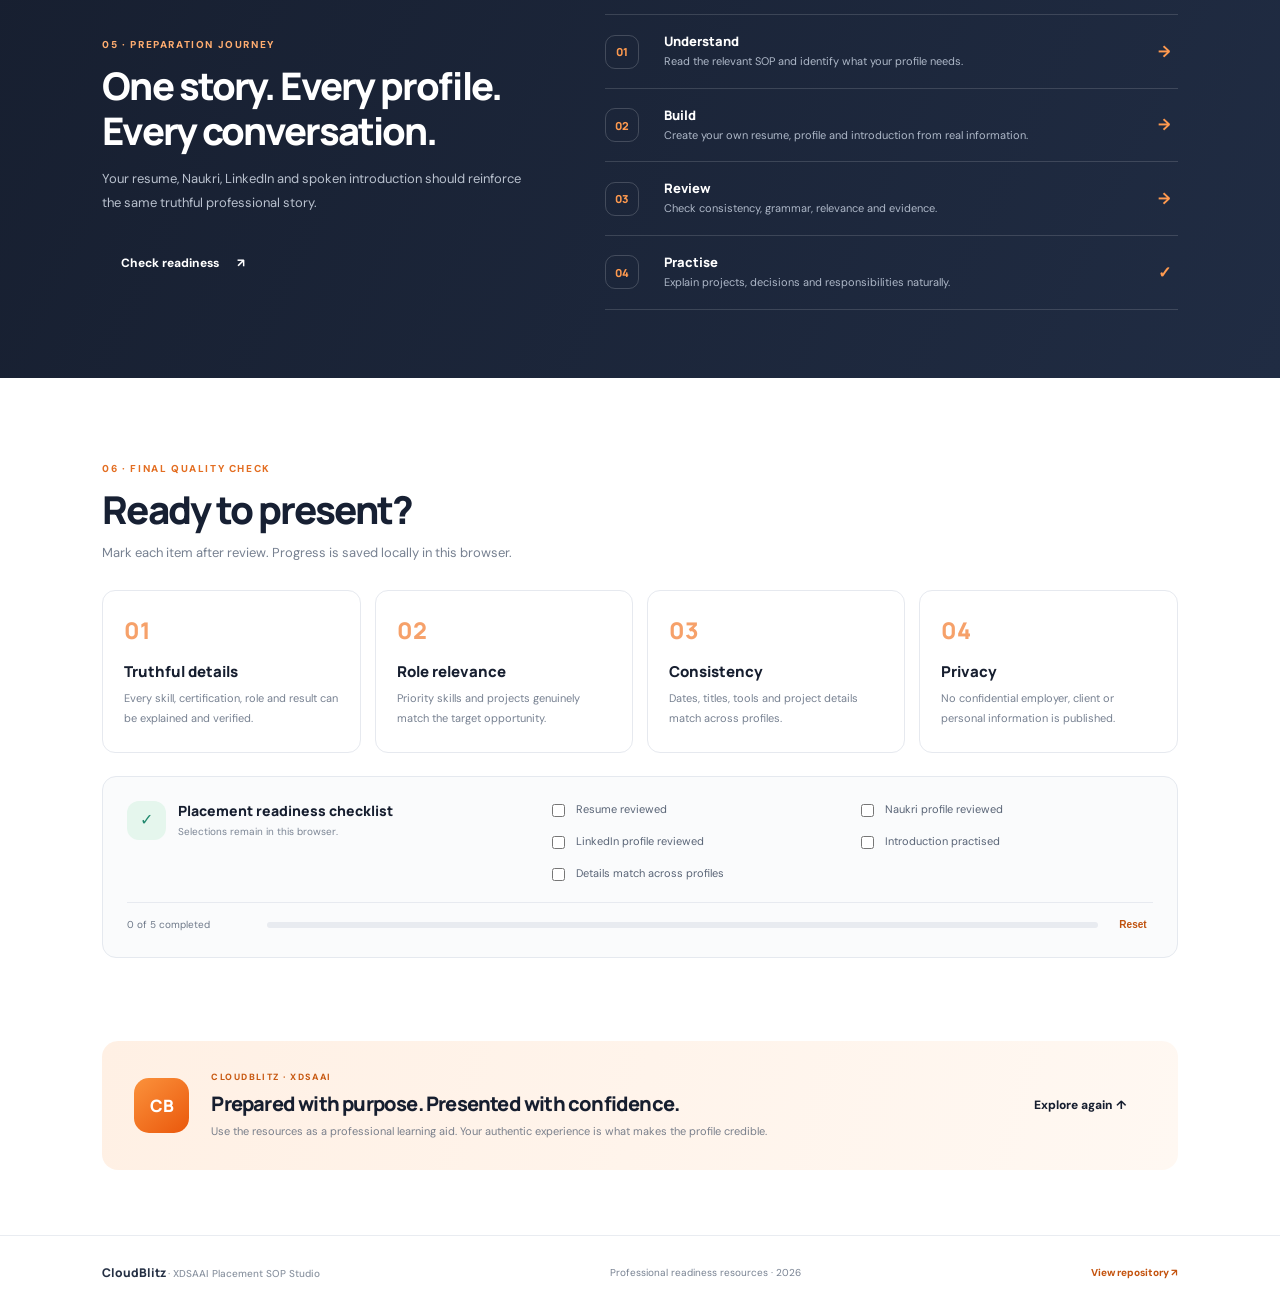
==== commit 25849e5f: "Redesign XDSAAI SOP library as animated professional website" ====
--- a/index.html
+++ b/index.html
@@ -1,74 +1,106 @@
 <!doctype html>
 <html lang="en">
 <head>
-<meta charset="utf-8"><meta name="viewport" content="width=device-width,initial-scale=1">
+<meta charset="utf-8">
+<meta name="viewport" content="width=device-width,initial-scale=1">
 <meta name="theme-color" content="#111827">
-<meta name="description" content="CloudBlitz XDSAAI Placement SOP Library: introduction, resume, LinkedIn, Naukri and professional profile resources.">
-<title>CloudBlitz | XDSAAI Placement SOP Library</title>
+<meta name="description" content="CloudBlitz XDSAAI Placement SOP Library — professional introductions, resume templates, profile SOPs, do's and don'ts, and placement readiness tools.">
+<title>CloudBlitz | XDSAAI Placement SOP Studio</title>
 <link rel="preconnect" href="https://fonts.googleapis.com"><link rel="preconnect" href="https://fonts.gstatic.com" crossorigin>
-<link href="https://fonts.googleapis.com/css2?family=DM+Sans:wght@400;500;600;700&family=Manrope:wght@400;500;600;700;800&display=swap" rel="stylesheet">
+<link href="https://fonts.googleapis.com/css2?family=DM+Sans:wght@400;500;600;700&family=Manrope:wght@500;600;700;800&display=swap" rel="stylesheet">
 <link rel="stylesheet" href="./assets/styles.css">
 </head>
 <body>
-<div class="top-strip"><span>CLOUDBLITZ</span><span>XDSAAI · PLACEMENT READINESS PROGRAM</span></div>
+<div class="ambient ambient-a"></div><div class="ambient ambient-b"></div>
+<div class="top-strip"><span>CLOUDBLITZ</span><span>XDSAAI · PLACEMENT SOP STUDIO · 2026</span></div>
 <header class="site-header">
-<a class="brand" href="#home"><span class="brand-mark">CB</span><span><strong>CloudBlitz</strong><small>XDSAAI PLACEMENT SOP LIBRARY</small></span></a>
+<a class="brand" href="#home"><span class="brand-mark">CB</span><span><strong>CloudBlitz</strong><small>XDSAAI PLACEMENT SOP STUDIO</small></span></a>
 <button class="menu-toggle" id="menuToggle" aria-label="Open navigation">☰</button>
-<nav id="mainNav"><a href="#library">SOP Library</a><a href="#workflow">Preparation Workflow</a><a href="#samples">Resume & Introduction Samples</a><a href="#checklist">Readiness Checklist</a></nav>
-<a class="header-cta" href="#library">Explore resources ↗</a>
+<nav id="mainNav"><a href="#library">SOPs</a><a href="#templates">Templates</a><a href="#introduction">Introduction</a><a href="#journey">Journey</a><a href="#checklist">Checklist</a></nav>
+<a class="header-cta" href="#library">Open library ↗</a>
 </header>
 <main id="home">
 <section class="hero">
-<div class="hero-text"><div class="eyebrow"><span class="eyebrow-dot"></span>XDSAAI PLACEMENT READINESS · 2026</div>
-<h1>Present your skills with <em>clarity and confidence.</em></h1>
-<p class="hero-intro">A practical, professionally organized library of placement SOPs, profile guides, resume samples and interview introduction references for Data Science, AI and Analytics learners.</p>
-<div class="hero-actions"><a class="button primary" href="#library">Explore SOP library <span>↗</span></a><a class="button secondary" href="#workflow">View preparation workflow <span>↓</span></a></div>
-<div class="hero-proof"><div class="proof-mark">CB</div><div><strong>Learn the structure. Keep your story authentic.</strong><small>Use the resources to prepare your own truthful resume, profiles and introduction.</small></div></div>
+<div class="hero-text reveal"><div class="eyebrow"><span class="eyebrow-dot"></span>XDSAAI PLACEMENT READINESS · PROFESSIONAL EDITION</div>
+<h1>Build a profile that looks <em>ready.</em> Speak like you mean it.</h1>
+<p class="hero-intro">A polished placement resource studio for Data Science, AI and Analytics learners — with SOPs, professional do's & don'ts, resume templates, introduction frameworks and interactive readiness tools.</p>
+<div class="hero-actions"><a class="button primary" href="#library">Explore the studio <span>↗</span></a><a class="button secondary" href="#introduction">See sample introduction <span>↓</span></a></div>
+<div class="hero-proof"><div class="proof-mark">CB</div><div><strong>Professional structure. Authentic content.</strong><small>Templates guide the presentation; your actual experience provides the evidence.</small></div></div>
 </div>
-<div class="hero-art" aria-label="Illustration of resume and professional profile documents">
-<div class="art-glow"></div><div class="art-orbit orbit-one"></div><div class="art-orbit orbit-two"></div>
-<div class="profile-window"><div class="window-top"><span></span><span></span><span></span><label>CAREER TOOLKIT / XDSAAI</label></div>
-<div class="profile-head"><div class="avatar">AI</div><div><strong>Data & AI Professional</strong><small>Career profile workspace</small></div><span class="verified">✓</span></div>
-<div class="profile-line wide"></div><div class="profile-line medium"></div><div class="skill-cloud"><span>Python</span><span>SQL</span><span>Analytics</span><span>Machine Learning</span></div>
-<div class="mini-document"><div class="doc-symbol">▤</div><div><strong>Placement SOP library</strong><small>Resume · Profile · Introduction</small></div><span class="doc-check">✓</span></div>
-<div class="completion"><div><span>Preparation process</span><strong>Build · Review · Practise</strong></div><div class="completion-bar"><span></span></div></div></div>
-<div class="floating-note note-one"><span class="note-icon orange">✦</span><div><strong>Resume SOP</strong><small>Relevant and evidence-led</small></div></div>
-<div class="floating-note note-two"><span class="note-icon purple">◎</span><div><strong>Profile building</strong><small>Naukri + LinkedIn</small></div></div>
+<div class="hero-art" id="hero3d" aria-label="3D animated placement toolkit graphic">
+<div class="art-glow"></div><div class="ring ring-a"></div><div class="ring ring-b"></div><div class="ring ring-c"></div>
+<div class="cube-scene"><div class="cube"><div class="face front">CV<span>01</span></div><div class="face back">AI<span>02</span></div><div class="face right">SQL<span>03</span></div><div class="face left">ML<span>04</span></div><div class="face top">CB<span>05</span></div><div class="face bottom">PRO<span>06</span></div></div></div>
+<div class="floating-note note-one"><span class="note-icon orange">✦</span><div><strong>Resume templates</strong><small>Fresher · Analyst · AI · Experienced</small></div></div>
+<div class="floating-note note-two"><span class="note-icon purple">◎</span><div><strong>Interview ready</strong><small>Introduction + Do's & Don'ts</small></div></div>
+<div class="orbit-card orbit-card-a"><b>ATS</b><small>Clean structure</small></div><div class="orbit-card orbit-card-b"><b>01</b><small>Speak clearly</small></div>
 </div>
 </section>
-<section class="metrics"><div><strong>04</strong><span>Core SOP guides</span></div><div><strong>03</strong><span>Sample resources</span></div><div><strong>08</strong><span>Library documents</span></div><div><strong>01</strong><span>Personal checklist</span></div></section>
+<section class="metrics"><div><strong>05+</strong><span>Core SOP resources</span></div><div><strong>04</strong><span>Resume templates</span></div><div><strong>04</strong><span>Intro frameworks</span></div><div><strong>01</strong><span>Interactive checklist</span></div></section>
+
 <section class="section" id="library">
-<div class="section-heading"><div><div class="eyebrow dark-eyebrow">THE RESOURCE LIBRARY</div><h2>Everything organized. Nothing hard to find.</h2><p>Search and filter the existing repository resources. Training schedules are intentionally not included in this library.</p></div>
-<div class="library-tools"><label class="search"><span>⌕</span><input id="resourceSearch" type="search" placeholder="Search SOPs, resumes, profiles…" aria-label="Search resources"></label></div></div>
-<div class="filters"><button class="filter active" data-filter="all">All resources</button><button class="filter" data-filter="introduction">Introduction</button><button class="filter" data-filter="resume">Resumes</button><button class="filter" data-filter="profile">Online profiles</button><button class="filter" data-filter="visual">PDF & visual references</button></div>
+<div class="section-heading reveal"><div><div class="eyebrow dark-eyebrow">01 · THE RESOURCE LIBRARY</div><h2>Everything you need. One professional workspace.</h2><p>Search and filter the repository resources. Training schedules are intentionally excluded from this SOP library.</p></div><div class="library-tools"><label class="search"><span>⌕</span><input id="resourceSearch" type="search" placeholder="Search resumes, SOPs, profiles…" aria-label="Search resources"></label></div></div>
+<div class="filters"><button class="filter active" data-filter="all">All</button><button class="filter" data-filter="introduction">Introduction</button><button class="filter" data-filter="resume">Resumes</button><button class="filter" data-filter="profile">Profiles</button><button class="filter" data-filter="standards">Do's & Don'ts</button><button class="filter" data-filter="visual">PDF</button></div>
 <div class="resource-grid" id="resourceGrid">
-<article class="resource-card featured" data-category="introduction" data-search="introduction sop structure dos donts self introduction placement readiness">
-<div class="resource-top"><span class="resource-icon orange-bg">◉</span><span class="resource-type">CORE SOP · 01</span></div><h3>Introduction SOP</h3><p>A structured flow for education, experience, actual responsibilities and relevant skills—with practical speaking guidance.</p><div class="resource-tags"><span>Interview readiness</span><span>Speaking</span></div><a href="./INTRODUCTION_SOP.md" target="_blank" rel="noopener">Open guide <span>↗</span></a></article>
-<article class="resource-card" data-category="introduction" data-search="sample introduction fresher experienced sample answers">
-<div class="resource-top"><span class="resource-icon purple-bg">✧</span><span class="resource-type">REFERENCE · 02</span></div><h3>Sample Introductions</h3><p>Fresher and experienced examples demonstrating structure, project explanation and closing statements.</p><div class="resource-tags"><span>Fresher</span><span>Experienced</span></div><a href="./Sample-Introduction-SOP.md" target="_blank" rel="noopener">View examples <span>↗</span></a></article>
-<article class="resource-card" data-category="resume" data-search="resume preparation sop ATS structure experience education technical skills">
-<div class="resource-top"><span class="resource-icon blue-bg">▤</span><span class="resource-type">CORE SOP · 03</span></div><h3>Resume Preparation SOP</h3><p>Review resume organization, experience statements, skills relevance and presentation before applying.</p><div class="resource-tags"><span>Resume structure</span><span>ATS basics</span></div><a href="./Resume.md" target="_blank" rel="noopener">Open guide <span>↗</span></a></article>
-<article class="resource-card" data-category="profile" data-search="LinkedIn profile SOP headline About skills featured projects profile visibility">
-<div class="resource-top"><span class="resource-icon green-bg">in</span><span class="resource-type">CORE SOP · 04</span></div><h3>LinkedIn Profile SOP</h3><p>Practical guidance for headline, About section, role history, skills, projects and professional presentation.</p><div class="resource-tags"><span>Professional presence</span><span>Profile</span></div><a href="./LinkedIn.md" target="_blank" rel="noopener">Open guide <span>↗</span></a></article>
-<article class="resource-card" data-category="profile" data-search="Naukri profile SOP job search profile headline skills resume summary preferences">
-<div class="resource-top"><span class="resource-icon orange-bg">N</span><span class="resource-type">CORE SOP · 05</span></div><h3>Naukri Profile SOP</h3><p>Organize profile details, resume headline, relevant skills, summary and job-search preferences.</p><div class="resource-tags"><span>Job search</span><span>Profile setup</span></div><a href="./Naukri-.md" target="_blank" rel="noopener">Open guide <span>↗</span></a></article>
-<article class="resource-card" data-category="resume" data-search="sample resume fresher intern data science resume projects skills education">
-<div class="resource-top"><span class="resource-icon blue-bg">✎</span><span class="resource-type">SAMPLE · 06</span></div><h3>Fresher / Intern Resume</h3><p>An illustrative resume layout covering internship experience, projects, technical skills and education.</p><div class="resource-tags"><span>Fresher</span><span>Internship</span></div><a href="./sample-resume.md" target="_blank" rel="noopener">View sample <span>↗</span></a></article>
-<article class="resource-card" data-category="resume" data-search="experienced resume senior data scientist career progression achievements metrics">
-<div class="resource-top"><span class="resource-icon purple-bg">↗</span><span class="resource-type">SAMPLE · 07</span></div><h3>Experienced Resume</h3><p>A reference layout for progressive responsibilities, technical delivery and measurable impact.</p><div class="resource-tags"><span>Experienced</span><span>Impact statements</span></div><a href="./Experience-resume.md" target="_blank" rel="noopener">View sample <span>↗</span></a></article>
-<article class="resource-card" data-category="visual resume" data-search="PDF resume reference Amit Kumar existing PDF document">
-<div class="resource-top"><span class="resource-icon gray-bg">PDF</span><span class="resource-type">VISUAL REFERENCE · 08</span></div><h3>Resume PDF Reference</h3><p>Open the existing PDF document already included in the repository.</p><div class="resource-tags"><span>PDF</span><span>Existing document</span></div><a href="./Amit_kumar.pdf" target="_blank" rel="noopener">Open PDF <span>↗</span></a></article>
+<article class="resource-card featured tilt reveal" data-category="introduction" data-search="introduction sop sample professional fresher experienced speaking">
+<div class="card-glow"></div><div class="resource-top"><span class="resource-icon orange-bg">◉</span><span class="resource-type">CORE SOP · 01</span></div><h3>Introduction SOP</h3><p>Build a confident, logical introduction around education, experience, projects, skills and role relevance.</p><div class="resource-tags"><span>Speaking</span><span>Interview</span></div><a href="./INTRODUCTION_SOP.md" target="_blank" rel="noopener">Open SOP <span>↗</span></a></article>
+<article class="resource-card tilt reveal" data-category="introduction" data-search="sample introduction fresher experienced professional templates">
+<div class="resource-top"><span class="resource-icon purple-bg">✧</span><span class="resource-type">REFERENCE · 02</span></div><h3>Sample Introductions</h3><p>Fresher and experienced examples with project explanations, tools, impact and professional closing.</p><div class="resource-tags"><span>Fresher</span><span>3+ Years</span></div><a href="./Sample-Introduction-SOP.md" target="_blank" rel="noopener">View examples <span>↗</span></a></article>
+<article class="resource-card tilt reveal" data-category="resume" data-search="resume preparation SOP ATS structure experience education skills">
+<div class="resource-top"><span class="resource-icon blue-bg">▤</span><span class="resource-type">CORE SOP · 03</span></div><h3>Resume Preparation SOP</h3><p>Structure, relevance, project bullets, experience statements, skills and final quality checks.</p><div class="resource-tags"><span>Resume</span><span>ATS</span></div><a href="./Resume.md" target="_blank" rel="noopener">Open SOP <span>↗</span></a></article>
+<article class="resource-card tilt reveal" data-category="profile" data-search="LinkedIn profile headline about skills projects professional">
+<div class="resource-top"><span class="resource-icon green-bg">in</span><span class="resource-type">CORE SOP · 04</span></div><h3>LinkedIn Profile SOP</h3><p>Professional headline, About section, experience, skills, projects and credible online presence.</p><div class="resource-tags"><span>LinkedIn</span><span>Branding</span></div><a href="./LinkedIn.md" target="_blank" rel="noopener">Open SOP <span>↗</span></a></article>
+<article class="resource-card tilt reveal" data-category="profile" data-search="Naukri profile headline skills summary job preferences">
+<div class="resource-top"><span class="resource-icon orange-bg">N</span><span class="resource-type">CORE SOP · 05</span></div><h3>Naukri Profile SOP</h3><p>Build a searchable profile with relevant skills, headline, summary, resume and job preferences.</p><div class="resource-tags"><span>Naukri</span><span>Job search</span></div><a href="./Naukri-.md" target="_blank" rel="noopener">Open SOP <span>↗</span></a></article>
+<article class="resource-card tilt reveal" data-category="resume" data-search="fresher intern resume template project skills education">
+<div class="resource-top"><span class="resource-icon blue-bg">✎</span><span class="resource-type">TEMPLATE · 06</span></div><h3>Fresher / Intern Resume</h3><p>Entry-level structure for education, internship, projects, technical skills and practical exposure.</p><div class="resource-tags"><span>Fresher</span><span>Intern</span></div><a href="./sample-resume.md" target="_blank" rel="noopener">View sample <span>↗</span></a></article>
+<article class="resource-card tilt reveal" data-category="resume" data-search="experienced resume template data scientist analyst impact">
+<div class="resource-top"><span class="resource-icon purple-bg">↗</span><span class="resource-type">TEMPLATE · 07</span></div><h3>Experienced Resume</h3><p>Reference structure for progressive responsibilities, technical delivery and measurable impact.</p><div class="resource-tags"><span>Experienced</span><span>Impact</span></div><a href="./Experience-resume.md" target="_blank" rel="noopener">View sample <span>↗</span></a></article>
+<article class="resource-card tilt reveal" data-category="standards" data-search="dos donts professional interview resume profile communication project">
+<div class="resource-top"><span class="resource-icon red-bg">✓</span><span class="resource-type">STANDARD · 08</span></div><h3>Do's & Don'ts</h3><p>Professional standards for introductions, resumes, profiles, projects and interview communication.</p><div class="resource-tags"><span>Quality</span><span>Professional</span></div><a href="./DOS-AND-DONTS.md" target="_blank" rel="noopener">Open standards <span>↗</span></a></article>
+<article class="resource-card tilt reveal" data-category="resume" data-search="multiple resume templates data science analyst experienced project focused">
+<div class="resource-top"><span class="resource-icon gold-bg">04</span><span class="resource-type">TEMPLATE LIBRARY · 09</span></div><h3>Resume Template Library</h3><p>Four role-oriented structures: Data Science Fresher, Data Analyst, Experienced Data Scientist and Project-Focused.</p><div class="resource-tags"><span>4 formats</span><span>Role based</span></div><a href="./RESUME-TEMPLATES.md" target="_blank" rel="noopener">Open templates <span>↗</span></a></article>
+<article class="resource-card tilt reveal" data-category="introduction" data-search="professional introduction templates data analyst data scientist fresher experienced">
+<div class="resource-top"><span class="resource-icon cyan-bg">01</span><span class="resource-type">TEMPLATE LIBRARY · 10</span></div><h3>Introduction Template Library</h3><p>Four professional speaking frameworks for fresher, experienced, analyst and data science/AI profiles.</p><div class="resource-tags"><span>4 frameworks</span><span>Speaking</span></div><a href="./PROFESSIONAL-INTRODUCTION-TEMPLATES.md" target="_blank" rel="noopener">Open templates <span>↗</span></a></article>
+<article class="resource-card tilt reveal" data-category="visual" data-search="Amit Kumar PDF resume visual reference">
+<div class="resource-top"><span class="resource-icon gray-bg">PDF</span><span class="resource-type">VISUAL REFERENCE · 11</span></div><h3>Resume PDF Reference</h3><p>Existing resume PDF retained in the repository as a visual reference document.</p><div class="resource-tags"><span>PDF</span><span>Reference</span></div><a href="./Amit_kumar.pdf" target="_blank" rel="noopener">Open PDF <span>↗</span></a></article>
 </div>
-<div class="empty-state" id="emptyState" hidden><strong>No matching resource found.</strong><span>Try resume, introduction, LinkedIn, Naukri or PDF.</span></div>
-<div class="resource-note"><strong>Resource integrity:</strong> examples may contain fictional names, companies, metrics and qualifications. Replace them with your own verifiable details. Do not copy personal information or make claims that do not match your actual experience.</div>
+<div class="empty-state" id="emptyState" hidden><strong>No matching resource found.</strong><span>Try resume, introduction, LinkedIn, Naukri or standards.</span></div>
+<div class="resource-note"><strong>Integrity rule:</strong> templates are learning aids. Replace placeholders with your own verifiable information. Never copy personal data, fabricate experience or invent metrics.</div>
 </section>
-<section class="journey-section" id="workflow"><div class="journey-copy"><div class="eyebrow">A PRACTICAL PREPARATION PATH</div><h2>Build one consistent professional story.</h2><p>Use the resources in sequence. Your spoken introduction, resume, Naukri profile and LinkedIn profile should tell the same truthful story about your skills and work.</p><a class="button light" href="#checklist">Review your readiness <span>↗</span></a></div>
-<div class="journey-steps"><div class="journey-step"><span>01</span><div><strong>Understand</strong><small>Read the SOP and note the required sections.</small></div><b>→</b></div><div class="journey-step"><span>02</span><div><strong>Build</strong><small>Prepare your own resume and profiles using real information.</small></div><b>→</b></div><div class="journey-step"><span>03</span><div><strong>Review</strong><small>Check missing details, readability and consistency.</small></div><b>→</b></div><div class="journey-step"><span>04</span><div><strong>Practise</strong><small>Explain your actual responsibilities and project decisions.</small></div><b>✓</b></div></div></section>
-<section class="section standards" id="checklist"><div class="section-heading"><div><div class="eyebrow dark-eyebrow">FINAL QUALITY CHECK</div><h2>Get your profile ready to present.</h2><p>Mark each item as complete after you have reviewed it. Progress is saved locally in this browser.</p></div></div>
-<div class="standard-grid"><article class="standard-card"><span class="standard-number">01</span><h3>Truthful details</h3><p>Use only work experience, skills, certifications and results you can verify and explain.</p></article><article class="standard-card"><span class="standard-number">02</span><h3>Role relevance</h3><p>Prioritize skills and projects that genuinely match the target role.</p></article><article class="standard-card"><span class="standard-number">03</span><h3>Consistency</h3><p>Align job titles, dates, skills and project details across every profile.</p></article><article class="standard-card"><span class="standard-number">04</span><h3>Privacy</h3><p>Do not publish confidential client, employer or personal information.</p></article></div>
-<div class="check-panel"><div><span class="check-panel-icon">✓</span><div><strong>Placement readiness checklist</strong><small>Your selections remain in this browser.</small></div></div><div class="check-list"><label><input type="checkbox" data-check="resume"> Resume reviewed</label><label><input type="checkbox" data-check="naukri"> Naukri profile reviewed</label><label><input type="checkbox" data-check="linkedin"> LinkedIn profile reviewed</label><label><input type="checkbox" data-check="intro"> Introduction practised</label><label><input type="checkbox" data-check="consistent"> Details match across profiles</label></div><div class="check-progress"><span id="checkCount">0 of 5 completed</span><div class="progress-track"><span id="checkBar"></span></div><button id="resetChecks" type="button">Reset checklist</button></div></div></section>
-<section class="closing-banner" id="samples"><div class="closing-symbol">CB</div><div><div class="eyebrow">CLOUDBLITZ · XDSAAI</div><h2>Prepared with purpose. Presented with confidence.</h2><p>Use the templates as a learning aid. Your authentic experience is what makes a profile credible.</p></div><a href="#library" class="button light">Back to resources ↑</a></section>
+
+<section class="showcase section" id="templates">
+<div class="section-heading reveal"><div><div class="eyebrow dark-eyebrow">02 · TEMPLATE SHOWCASE</div><h2>Choose the format that matches your profile.</h2><p>Four visual cards summarise the new resume template library. Open the full Markdown library for the complete structure.</p></div></div>
+<div class="template-stage">
+<div class="template-card template-orange tilt reveal"><span class="template-number">01</span><div class="mini-resume"><div class="mini-name">DATA SCIENCE</div><div class="mini-role">Fresher / Entry Level</div><i></i><b></b><b></b><div class="mini-pills"><span>Python</span><span>SQL</span><span>ML</span></div></div><h3>Data Science Fresher</h3><p>Projects + internship + technical foundation.</p></div>
+<div class="template-card template-purple tilt reveal"><span class="template-number">02</span><div class="mini-resume"><div class="mini-name">DATA ANALYST</div><div class="mini-role">Business & BI</div><i></i><b></b><b></b><div class="mini-pills"><span>SQL</span><span>Power BI</span><span>Excel</span></div></div><h3>Data Analyst</h3><p>Insights + dashboards + business communication.</p></div>
+<div class="template-card template-blue tilt reveal"><span class="template-number">03</span><div class="mini-resume"><div class="mini-name">DATA SCIENTIST</div><div class="mini-role">Experienced</div><i></i><b></b><b></b><div class="mini-pills"><span>Python</span><span>ML</span><span>MLOps</span></div></div><h3>Experienced Data Scientist</h3><p>Ownership + impact + technical depth.</p></div>
+<div class="template-card template-green tilt reveal"><span class="template-number">04</span><div class="mini-resume"><div class="mini-name">PROJECT FOCUSED</div><div class="mini-role">Portfolio-led</div><i></i><b></b><b></b><div class="mini-pills"><span>Projects</span><span>Impact</span><span>Skills</span></div></div><h3>Project-Focused</h3><p>Best for strong practical project portfolios.</p></div>
+</div>
+<div class="center-action"><a class="button primary" href="./RESUME-TEMPLATES.md" target="_blank">Open all 4 resume templates ↗</a></div>
+</section>
+
+<section class="intro-section" id="introduction">
+<div class="intro-visual reveal"><div class="intro-orbit"></div><div class="intro-card-3d"><div class="intro-card-head"><span>CB</span><small>INTERVIEW INTRODUCTION</small><b>01</b></div><div class="wave-line"></div><h3>Clear. Relevant. Credible.</h3><p>Education → Experience → Projects → Skills → Role Relevance → Close</p><div class="intro-stat"><strong>5+</strong><span>minute professional flow</span></div></div></div>
+<div class="intro-copy reveal"><div class="eyebrow dark-eyebrow">03 · SAMPLE INTRODUCTION</div><h2>A professional opening that sounds prepared — not memorized.</h2>
+<div class="quote-card"><span class="quote-mark">“</span><p>Good morning. Thank you for the opportunity. My name is <b>Aryan Mehta</b>. I’m a fresher Data Scientist with a strong interest in data-driven problem solving. I completed my B.E. in Computer Science and gained practical exposure through a six-month internship, where I worked on data preparation, machine learning and reporting projects.</p><p>One of my key projects involved customer churn prediction. I worked with a large dataset, handled preprocessing and feature engineering, evaluated multiple models and documented the final results. I also built ETL workflows and Power BI dashboards to communicate insights clearly.</p><p>I’m now looking for an opportunity where I can apply my practical skills, continue learning and contribute to real business problems. Thank you — I’d be happy to explain any project in detail.</p><div class="quote-tags"><span>Structured</span><span>Evidence-led</span><span>Role relevant</span></div></div>
+<a class="text-link" href="./PROFESSIONAL-INTRODUCTION-TEMPLATES.md" target="_blank">Open 4 professional introduction frameworks →</a>
+</div>
+</section>
+
+<section class="dos-section section" id="standards">
+<div class="section-heading reveal"><div><div class="eyebrow dark-eyebrow">04 · PROFESSIONAL STANDARDS</div><h2>Small details make a profile credible.</h2><p>The new Do's & Don'ts SOP turns common placement expectations into a quick reference.</p></div></div>
+<div class="dos-grid"><div class="dos-panel do-panel reveal"><div class="panel-label"><span>✓</span><strong>DO</strong></div><ul><li>Use real, explainable skills and metrics.</li><li>Keep resume, LinkedIn and Naukri consistent.</li><li>Explain your individual project contribution.</li><li>Listen fully and answer with structure.</li><li>Tailor your resume to the target role.</li></ul></div><div class="dos-panel dont-panel reveal"><div class="panel-label"><span>×</span><strong>DON'T</strong></div><ul><li>Do not fabricate experience or certifications.</li><li>Do not copy another candidate's content.</li><li>Do not claim tools you cannot explain.</li><li>Do not publish confidential project information.</li><li>Do not memorize answers without understanding them.</li></ul></div></div>
+<div class="center-action"><a class="button secondary" href="./DOS-AND-DONTS.md" target="_blank">Open complete Do's & Don'ts SOP ↗</a></div>
+</section>
+
+<section class="journey-section" id="journey"><div class="journey-copy reveal"><div class="eyebrow">05 · PREPARATION JOURNEY</div><h2>One story. Every profile. Every conversation.</h2><p>Your resume, Naukri, LinkedIn and spoken introduction should reinforce the same truthful professional story.</p><a class="button light" href="#checklist">Check readiness <span>↗</span></a></div><div class="journey-steps"><div class="journey-step reveal"><span>01</span><div><strong>Understand</strong><small>Read the relevant SOP and identify what your profile needs.</small></div><b>→</b></div><div class="journey-step reveal"><span>02</span><div><strong>Build</strong><small>Create your own resume, profile and introduction from real information.</small></div><b>→</b></div><div class="journey-step reveal"><span>03</span><div><strong>Review</strong><small>Check consistency, grammar, relevance and evidence.</small></div><b>→</b></div><div class="journey-step reveal"><span>04</span><div><strong>Practise</strong><small>Explain projects, decisions and responsibilities naturally.</small></div><b>✓</b></div></div></section>
+
+<section class="section standards" id="checklist"><div class="section-heading reveal"><div><div class="eyebrow dark-eyebrow">06 · FINAL QUALITY CHECK</div><h2>Ready to present?</h2><p>Mark each item after review. Progress is saved locally in this browser.</p></div></div>
+<div class="standard-grid"><article class="standard-card tilt reveal"><span class="standard-number">01</span><h3>Truthful details</h3><p>Every skill, certification, role and result can be explained and verified.</p></article><article class="standard-card tilt reveal"><span class="standard-number">02</span><h3>Role relevance</h3><p>Priority skills and projects genuinely match the target opportunity.</p></article><article class="standard-card tilt reveal"><span class="standard-number">03</span><h3>Consistency</h3><p>Dates, titles, tools and project details match across profiles.</p></article><article class="standard-card tilt reveal"><span class="standard-number">04</span><h3>Privacy</h3><p>No confidential employer, client or personal information is published.</p></article></div>
+<div class="check-panel reveal"><div class="check-heading"><span class="check-panel-icon">✓</span><div><strong>Placement readiness checklist</strong><small>Selections remain in this browser.</small></div></div><div class="check-list"><label><input type="checkbox" data-check="resume"> Resume reviewed</label><label><input type="checkbox" data-check="naukri"> Naukri profile reviewed</label><label><input type="checkbox" data-check="linkedin"> LinkedIn profile reviewed</label><label><input type="checkbox" data-check="intro"> Introduction practised</label><label><input type="checkbox" data-check="consistent"> Details match across profiles</label></div><div class="check-progress"><span id="checkCount">0 of 5 completed</span><div class="progress-track"><span id="checkBar"></span></div><button id="resetChecks" type="button">Reset</button></div></div></section>
+<section class="closing-banner"><div class="closing-symbol">CB</div><div><div class="eyebrow">CLOUDBLITZ · XDSAAI</div><h2>Prepared with purpose. Presented with confidence.</h2><p>Use the resources as a professional learning aid. Your authentic experience is what makes the profile credible.</p></div><a href="#library" class="button light">Explore again ↑</a></section>
 </main>
-<footer class="footer"><a class="footer-brand" href="#home">CloudBlitz <span>· XDSAAI Placement SOP Library</span></a><span>Professional readiness resources · 2026</span><a href="https://github.com/abhilashmwaghmare/XDSAAI-Placement-SOP" target="_blank" rel="noopener">View repository ↗</a></footer>
+<footer class="footer"><a class="footer-brand" href="#home">CloudBlitz <span>· XDSAAI Placement SOP Studio</span></a><span>Professional readiness resources · 2026</span><a href="https://github.com/abhilashmwaghmare/XDSAAI-Placement-SOP" target="_blank" rel="noopener">View repository ↗</a></footer>
 <script src="./assets/app.js"></script>
-</body></html>+</body>
+</html>
--- a/assets/styles.css
+++ b/assets/styles.css
@@ -1 +1 @@
-:root{--orange:#f97316;--orange-dark:#ea580c;--ink:#161e2f;--muted:#667085;--line:#e6e9ef;--paper:#fff;--wash:#f6f7fb;--navy:#111827;--purple:#7465d8;--blue:#3979d9;--green:#20886d;--font:"DM Sans",sans-serif;--display:"Manrope",sans-serif;--shadow:0 16px 45px rgba(17,24,39,.08)}*{box-sizing:border-box}html{scroll-behavior:smooth;scroll-padding-top:95px}body{margin:0;font-family:var(--font);color:var(--ink);background:var(--paper);line-height:1.6}a{color:inherit;text-decoration:none}.top-strip{height:30px;background:var(--navy);color:#b7c0cf;display:flex;align-items:center;justify-content:space-between;padding:0 clamp(20px,6vw,96px);font-size:10px;font-weight:700;letter-spacing:.14em;text-transform:uppercase}.top-strip span:first-child{color:#fb923c}.site-header{height:82px;padding:0 clamp(20px,6vw,96px);display:flex;align-items:center;gap:36px;border-bottom:1px solid #edf0f5;background:rgba(255,255,255,.95);position:sticky;top:0;z-index:20;backdrop-filter:blur(18px)}.brand{display:flex;align-items:center;gap:11px;margin-right:auto}.brand-mark{width:42px;height:42px;display:grid;place-items:center;background:linear-gradient(140deg,#fb923c,#ea580c);border-radius:13px;color:white;font:800 14px var(--display);box-shadow:0 6px 16px #f9731630}.brand strong,.brand small{display:block;line-height:1.25}.brand strong{font:800 17px var(--display);letter-spacing:-.04em}.brand small{font-size:9px;letter-spacing:.15em;font-weight:700;color:#838b9a;margin-top:4px}nav{display:flex;align-items:center;gap:28px}nav a{font-size:13px;font-weight:700;color:#4b5565;transition:color .2s}nav a:hover{color:var(--orange)}.header-cta{padding:11px 15px;background:#fff4ec;color:#bb4a0b;border:1px solid #ffddc5;border-radius:10px;font-size:12px;font-weight:800}.header-cta span{margin-left:9px}.menu-toggle{display:none}.hero{padding:74px clamp(22px,8vw,130px) 62px;background:radial-gradient(ellipse at 79% 38%,#fff1e7 0,transparent 35%),linear-gradient(115deg,#fff 42%,#fffaf6);display:grid;grid-template-columns:1.05fr .95fr;gap:48px;align-items:center;min-height:570px;overflow:hidden}.hero-text{max-width:640px;position:relative;z-index:2}.eyebrow{font-size:10px;letter-spacing:.16em;font-weight:800;color:#c85a13;display:flex;align-items:center;gap:9px;text-transform:uppercase}.eyebrow-dot{height:7px;width:7px;background:var(--orange);border-radius:100%;box-shadow:0 0 0 4px #f973161c}.hero h1{font:800 clamp(40px,5vw,66px)/1.09 var(--display);letter-spacing:-.065em;margin:21px 0;color:#171f30;max-width:690px}.hero h1 em{font-style:normal;color:var(--orange);position:relative}.hero-intro{max-width:540px;color:#626d7f;font-size:16px;line-height:1.85;margin:0}.hero-actions{display:flex;gap:12px;flex-wrap:wrap;margin-top:29px}.button{display:inline-flex;align-items:center;justify-content:center;gap:18px;border-radius:10px;padding:14px 19px;font-size:12px;font-weight:800;transition:transform .2s,box-shadow .2s}.button:hover{transform:translateY(-2px)}.button.primary{background:var(--orange);color:white;box-shadow:0 8px 20px #f9731630}.button.primary:hover{background:var(--orange-dark)}.button.secondary{border:1px solid #e0e4eb;color:#3c4657;background:white}.button.light{background:white;color:#c4510d}.hero-proof{display:flex;gap:13px;align-items:center;margin-top:39px;border-top:1px solid #efe5df;padding-top:20px;max-width:485px}.proof-mark{display:grid;place-items:center;flex:0 0 39px;height:39px;border-radius:12px;background:#fff0e4;color:#c85a13;font:800 12px var(--display)}.hero-proof strong,.hero-proof small{display:block}.hero-proof strong{font-size:12px}.hero-proof small{font-size:11px;color:#7c8594;margin-top:3px}.hero-art{height:420px;position:relative;display:grid;place-items:center}.art-glow{position:absolute;width:360px;height:360px;border-radius:50%;background:linear-gradient(140deg,#ffe2cc,#fb923c14);filter:blur(1px)}.art-orbit{position:absolute;border:1px solid #f9b68177;border-radius:50%;transform:rotate(-25deg)}.orbit-one{width:420px;height:290px}.orbit-two{width:330px;height:390px;transform:rotate(35deg);border-color:#e0baf4a3}.profile-window{position:relative;z-index:2;width:min(390px,86%);padding:0 23px 24px;background:#fff;border:1px solid #f1daca;border-radius:20px;box-shadow:0 35px 75px #9b4c251a;transform:rotate(-2deg)}.window-top{height:41px;border-bottom:1px solid #f0f1f5;display:flex;align-items:center;gap:5px}.window-top>span{width:7px;height:7px;border-radius:50%;background:#f9b28a}.window-top>span:nth-child(2){background:#f7cb8f}.window-top>span:nth-child(3){background:#8dd0b3}.window-top label{margin-left:auto;font-size:8px;letter-spacing:.1em;font-weight:800;color:#9aa2b0}.profile-head{display:flex;gap:12px;align-items:center;margin:20px 0 17px}.avatar{width:45px;height:45px;border-radius:14px;background:linear-gradient(130deg,#ffc18c,#f97316);display:grid;place-items:center;color:white;font:800 15px var(--display)}.profile-head strong,.profile-head small{display:block}.profile-head strong{font:800 13px var(--display)}.profile-head small{font-size:10px;color:#818b99;margin-top:3px}.verified{margin-left:auto;background:#e7f7ee;color:#20886d;border-radius:50%;width:23px;height:23px;display:grid;place-items:center;font-size:11px}.profile-line{height:7px;border-radius:6px;background:#edf0f4;margin:8px 0}.profile-line.wide{width:90%}.profile-line.medium{width:68%}.skill-cloud{display:flex;gap:7px;flex-wrap:wrap;margin:17px 0}.skill-cloud span{background:#f5f3ff;color:#6857c2;padding:6px 9px;border-radius:7px;font-size:9px;font-weight:800}.skill-cloud span:first-child{background:#fff1e7;color:#c65b14}.mini-document{margin-top:19px;border:1px solid #e9edf3;border-radius:11px;display:flex;align-items:center;gap:10px;padding:11px}.doc-symbol{height:34px;width:34px;background:#eef4ff;color:#3979d9;border-radius:9px;display:grid;place-items:center}.mini-document strong,.mini-document small{display:block}.mini-document strong{font-size:11px}.mini-document small{font-size:9px;color:#8590a0}.doc-check{margin-left:auto;color:#20886d;font-weight:900}.completion{margin-top:19px;display:flex;align-items:center;justify-content:space-between;gap:20px}.completion span,.completion strong{display:block}.completion span{font-size:9px;color:#8b95a3}.completion strong{font-size:11px}.completion-bar{height:6px;width:90px;border-radius:6px;background:#edf0f4;overflow:hidden}.completion-bar span{height:100%;width:72%;background:linear-gradient(90deg,#fb923c,#e85b0d);border-radius:6px}.floating-note{position:absolute;z-index:3;display:flex;align-items:center;gap:9px;padding:12px 15px;background:#fff;border:1px solid #f1e7df;border-radius:13px;box-shadow:0 12px 30px #7e4a2e17}.note-one{top:55px;left:-4px}.note-two{bottom:43px;right:-7px}.note-icon{display:grid;place-items:center;width:30px;height:30px;border-radius:9px;font-weight:900}.note-icon.orange{background:#fff0e4;color:#e56717}.note-icon.purple{background:#f2efff;color:#7664d9}.floating-note strong,.floating-note small{display:block}.floating-note strong{font-size:11px}.floating-note small{font-size:9px;color:#858d9b;margin-top:2px}.metrics{display:grid;grid-template-columns:repeat(4,1fr);padding:25px clamp(22px,8vw,130px);background:#171f30;color:white}.metrics>div{display:flex;align-items:center;gap:13px;padding:8px 25px;border-right:1px solid #ffffff20}.metrics>div:first-child{padding-left:0}.metrics>div:last-child{border:0}.metrics strong{font:800 23px var(--display);color:#ff9a4f}.metrics span{font-size:11px;color:#c0c7d2}.section{padding:83px clamp(22px,8vw,130px)}.section-heading{display:flex;justify-content:space-between;align-items:end;gap:25px;margin-bottom:26px}.dark-eyebrow{color:#e36e22}.section h2,.journey-section h2{font:800 clamp(28px,3vw,39px)/1.2 var(--display);letter-spacing:-.05em;margin:10px 0;color:#172033}.section-heading p{margin:0;color:#778191;font-size:13px;max-width:640px}.library-tools{min-width:min(280px,100%)}.search{display:flex;align-items:center;gap:9px;padding:12px 14px;border:1px solid #e1e5ec;border-radius:10px;background:#fff;color:#85909e}.search input{border:0;outline:0;width:100%;min-width:0;font:12px var(--font);color:var(--ink)}.filters{display:flex;gap:8px;flex-wrap:wrap;margin:23px 0}.filter{border:1px solid #e3e7ed;background:white;color:#687486;padding:8px 13px;border-radius:8px;font:700 11px var(--font);cursor:pointer}.filter.active,.filter:hover{background:#fff1e7;border-color:#ffd6b6;color:#bd4e0a}.resource-grid{display:grid;grid-template-columns:repeat(4,minmax(0,1fr));gap:15px}.resource-card{position:relative;min-height:270px;padding:21px 19px 19px;border:1px solid #e8ebf1;border-radius:14px;background:#fff;display:flex;flex-direction:column;transition:transform .2s,border-color .2s,box-shadow .2s}.resource-card:hover{transform:translateY(-4px);border-color:#ffc397;box-shadow:var(--shadow)}.resource-card.featured{background:linear-gradient(155deg,#fffaf6,#fff 68%);border-color:#ffddc5}.resource-top{display:flex;align-items:center;justify-content:space-between;gap:7px}.resource-icon{width:39px;height:39px;border-radius:11px;display:grid;place-items:center;font-weight:900;font-size:13px}.orange-bg{background:#fff0e4;color:#d95d13}.purple-bg{background:#f1efff;color:#7061cd}.blue-bg{background:#eaf2ff;color:#3979d9}.green-bg{background:#e7f7ef;color:#20886d}.gray-bg{background:#f0f2f5;color:#586273;font-size:9px}.resource-type{font-size:8px;font-weight:800;letter-spacing:.1em;color:#9ba3af}.resource-card h3{font:800 17px var(--display);letter-spacing:-.035em;margin:19px 0 7px}.resource-card p{font-size:11px;line-height:1.75;color:#778191;margin:0}.resource-tags{display:flex;gap:6px;flex-wrap:wrap;margin:17px 0}.resource-tags span{font-size:9px;color:#687486;background:#f4f6f9;border-radius:5px;padding:5px 7px}.resource-card>a{margin-top:auto;padding-top:15px;border-top:1px solid #edf0f4;color:#c4530e;display:flex;justify-content:space-between;font-size:11px;font-weight:800}.resource-card>a span{font-size:14px}.resource-note{font-size:11px;line-height:1.8;color:#777f8c;margin:23px 0 0;padding:14px 17px;background:#f8f9fb;border-left:3px solid #f6a16a;border-radius:0 8px 8px 0}.empty-state{padding:35px;text-align:center;border:1px dashed #d4d9e3;border-radius:14px;color:#667085}.empty-state strong,.empty-state span{display:block}.empty-state span{font-size:12px;margin-top:5px}.journey-section{padding:68px clamp(22px,8vw,130px);background:linear-gradient(115deg,#171f30,#202c43);color:white;display:grid;grid-template-columns:.86fr 1.14fr;gap:70px;align-items:center}.journey-copy .eyebrow{color:#ffad70}.journey-section h2{color:white;font-size:38px;max-width:430px}.journey-section p{font-size:13px;line-height:1.9;color:#b9c1ce;max-width:430px;margin-bottom:24px}.journey-steps{border-top:1px solid #ffffff24}.journey-step{display:grid;grid-template-columns:45px 1fr 20px;gap:14px;align-items:center;padding:17px 0;border-bottom:1px solid #ffffff24}.journey-step>span{width:34px;height:34px;border:1px solid #ffffff2d;border-radius:10px;display:grid;place-items:center;color:#ff9a4f;font:800 11px var(--display)}.journey-step strong,.journey-step small{display:block}.journey-step strong{font:800 13px var(--display)}.journey-step small{color:#aeb8c8;font-size:11px;margin-top:3px}.journey-step>b{color:#ff9a4f}.standards{background:#fff}.standard-grid{display:grid;grid-template-columns:repeat(4,1fr);gap:14px}.standard-card{border:1px solid #e6e9ef;padding:23px 21px;border-radius:13px;background:#fff}.standard-number{font:800 23px var(--display);color:#f6a16a}.standard-card h3{font:800 15px var(--display);margin:15px 0 7px}.standard-card p{color:#778191;font-size:11px;line-height:1.8;margin:0}.check-panel{margin-top:23px;padding:24px;border:1px solid #e5e9ef;border-radius:14px;display:grid;grid-template-columns:1fr 1.5fr;gap:18px;background:#fafbfc}.check-panel>div:first-child{display:flex;gap:12px;align-items:flex-start}.check-panel-icon{width:39px;height:39px;border-radius:12px;background:#e5f6ed;color:#20886d;display:grid;place-items:center;font-size:16px}.check-panel strong,.check-panel small{display:block}.check-panel strong{font:800 14px var(--display)}.check-panel small{font-size:10px;color:#7b8594;margin-top:4px}.check-list{display:grid;grid-template-columns:repeat(2,1fr);gap:13px}.check-list label{display:flex;gap:8px;align-items:center;color:#596476;font-size:11px;cursor:pointer}.check-list input{accent-color:var(--orange)}.check-progress{grid-column:1/-1;border-top:1px solid #e7eaf0;padding-top:14px;display:flex;align-items:center;gap:15px}.check-progress>span{font-size:10px;color:#6d7888;min-width:125px}.progress-track{height:6px;background:#e8ebf0;border-radius:10px;overflow:hidden;flex:1}.progress-track span{display:block;height:100%;width:0;background:linear-gradient(90deg,#fb923c,#e65e10);transition:width .2s}.check-progress button{border:0;background:none;color:#bf510d;font-size:10px;font-weight:800;cursor:pointer}.closing-banner{margin:0 clamp(22px,8vw,130px) 65px;padding:29px 32px;border-radius:16px;background:linear-gradient(105deg,#fff0e4,#fff8f2);display:flex;align-items:center;gap:22px}.closing-symbol{flex:0 0 55px;height:55px;border-radius:15px;background:linear-gradient(140deg,#fb923c,#ea580c);display:grid;place-items:center;color:#fff;font:800 17px var(--display)}.closing-banner>div:nth-child(2){flex:1}.closing-banner h2{font:800 20px var(--display);letter-spacing:-.04em;margin:6px 0}.closing-banner p{font-size:11px;color:#797f8b;margin:0}.closing-banner .eyebrow{font-size:9px}.footer{min-height:75px;padding:20px clamp(22px,8vw,130px);display:flex;align-items:center;justify-content:space-between;gap:20px;border-top:1px solid #e9ecf1;color:#788292;font-size:10px}.footer-brand{font:800 12px var(--display);color:#253044}.footer-brand span{font:500 10px var(--font);color:#8b94a1}.footer>a:last-child{font-weight:800;color:#c4530e}button:focus-visible,a:focus-visible,input:focus-visible{outline:3px solid #fdba74;outline-offset:3px}[hidden]{display:none!important}@media(max-width:1100px){.site-header{gap:18px}.site-header nav{gap:17px}.resource-grid{grid-template-columns:repeat(2,minmax(0,1fr))}.hero{padding-left:5vw;padding-right:5vw}.hero-art{transform:scale(.9)}.section,.journey-section{padding-left:5vw;padding-right:5vw}.metrics{padding-left:5vw;padding-right:5vw}.standard-grid{grid-template-columns:repeat(2,1fr)}}@media(max-width:760px){.top-strip{padding:0 18px;font-size:8px}.site-header{height:70px;padding:0 18px}.brand-mark{width:38px;height:38px}.brand strong{font-size:15px}.site-header nav{display:none;position:absolute;top:69px;left:0;right:0;background:white;border-bottom:1px solid #e7eaf0;padding:16px 22px 21px;flex-direction:column;align-items:flex-start;gap:15px;box-shadow:0 15px 25px #141d2b12}.site-header nav.open{display:flex}.header-cta{display:none}.menu-toggle{display:block;border:1px solid #e4e8ee;border-radius:8px;background:#fff;padding:8px 10px;color:#263247}.hero{grid-template-columns:1fr;padding:52px 22px 30px;gap:18px}.hero h1{font-size:43px}.hero-intro{font-size:14px}.hero-art{height:340px;transform:scale(.88);margin:-6px -28px}.profile-window{max-width:365px}.note-one{left:0;top:28px}.note-two{right:0;bottom:18px}.metrics{grid-template-columns:repeat(2,1fr);padding:16px 22px}.metrics>div{padding:11px 8px;border-right:0}.metrics>div:first-child{padding-left:8px}.metrics strong{font-size:21px}.section{padding:55px 22px}.section-heading{align-items:flex-start;flex-direction:column}.library-tools{width:100%}.resource-grid{grid-template-columns:1fr}.resource-card{min-height:235px}.journey-section{grid-template-columns:1fr;gap:28px;padding:47px 22px}.journey-section h2{font-size:34px}.standard-grid{grid-template-columns:1fr}.check-panel{grid-template-columns:1fr;padding:19px}.check-list{grid-template-columns:1fr}.check-progress{flex-wrap:wrap}.check-progress>span{min-width:120px}.progress-track{min-width:85px}.closing-banner{margin:0 18px 40px;padding:23px;flex-wrap:wrap;gap:15px}.closing-banner>div:nth-child(2){flex-basis:calc(100% - 78px)}.closing-banner .button{width:100%}.footer{padding:21px 22px;align-items:flex-start;flex-direction:column;gap:8px}.section h2{font-size:32px}}@media(prefers-reduced-motion:reduce){html{scroll-behavior:auto}*,*::before,*::after{transition:none!important;animation:none!important}}+:root{--orange:#f97316;--orange-dark:#ea580c;--ink:#161e2f;--muted:#667085;--line:#e6e9ef;--paper:#fff;--wash:#f6f7fb;--navy:#111827;--purple:#7465d8;--blue:#3979d9;--green:#20886d;--font:"DM Sans",sans-serif;--display:"Manrope",sans-serif;--shadow:0 16px 45px rgba(17,24,39,.08)}*{box-sizing:border-box}html{scroll-behavior:smooth;scroll-padding-top:95px}body{margin:0;font-family:var(--font);color:var(--ink);background:var(--paper);line-height:1.6}a{color:inherit;text-decoration:none}.top-strip{height:30px;background:var(--navy);color:#b7c0cf;display:flex;align-items:center;justify-content:space-between;padding:0 clamp(20px,6vw,96px);font-size:10px;font-weight:700;letter-spacing:.14em;text-transform:uppercase}.top-strip span:first-child{color:#fb923c}.site-header{height:82px;padding:0 clamp(20px,6vw,96px);display:flex;align-items:center;gap:36px;border-bottom:1px solid #edf0f5;background:rgba(255,255,255,.95);position:sticky;top:0;z-index:20;backdrop-filter:blur(18px)}.brand{display:flex;align-items:center;gap:11px;margin-right:auto}.brand-mark{width:42px;height:42px;display:grid;place-items:center;background:linear-gradient(140deg,#fb923c,#ea580c);border-radius:13px;color:white;font:800 14px var(--display);box-shadow:0 6px 16px #f9731630}.brand strong,.brand small{display:block;line-height:1.25}.brand strong{font:800 17px var(--display);letter-spacing:-.04em}.brand small{font-size:9px;letter-spacing:.15em;font-weight:700;color:#838b9a;margin-top:4px}nav{display:flex;align-items:center;gap:28px}nav a{font-size:13px;font-weight:700;color:#4b5565;transition:color .2s}nav a:hover{color:var(--orange)}.header-cta{padding:11px 15px;background:#fff4ec;color:#bb4a0b;border:1px solid #ffddc5;border-radius:10px;font-size:12px;font-weight:800}.menu-toggle{display:none}.hero{padding:74px clamp(22px,8vw,130px) 62px;background:radial-gradient(ellipse at 79% 38%,#fff1e7 0,transparent 35%),linear-gradient(115deg,#fff 42%,#fffaf6);display:grid;grid-template-columns:1.05fr .95fr;gap:48px;align-items:center;min-height:570px;overflow:hidden}.hero-text{max-width:640px;position:relative;z-index:2}.eyebrow{font-size:10px;letter-spacing:.16em;font-weight:800;color:#c85a13;display:flex;align-items:center;gap:9px;text-transform:uppercase}.eyebrow-dot{height:7px;width:7px;background:var(--orange);border-radius:100%;box-shadow:0 0 0 4px #f973161c}.hero h1{font:800 clamp(40px,5vw,66px)/1.09 var(--display);letter-spacing:-.065em;margin:21px 0;color:#171f30;max-width:690px}.hero h1 em{font-style:normal;color:var(--orange)}.hero-intro{max-width:540px;color:#626d7f;font-size:16px;line-height:1.85;margin:0}.hero-actions{display:flex;gap:12px;flex-wrap:wrap;margin-top:29px}.button{display:inline-flex;align-items:center;justify-content:center;gap:18px;border-radius:10px;padding:14px 19px;font-size:12px;font-weight:800;transition:transform .2s,box-shadow .2s}.button:hover{transform:translateY(-2px)}.button.primary{background:var(--orange);color:white;box-shadow:0 8px 20px #f9731630}.button.secondary{border:1px solid #e0e4eb;color:#3c4657;background:white}.hero-proof{display:flex;gap:13px;align-items:center;margin-top:39px;border-top:1px solid #efe5df;padding-top:20px;max-width:485px}.proof-mark{display:grid;place-items:center;flex:0 0 39px;height:39px;border-radius:12px;background:#fff0e4;color:#c85a13;font:800 12px var(--display)}.hero-proof strong,.hero-proof small{display:block}.hero-proof strong{font-size:12px}.hero-proof small{font-size:11px;color:#7c8594;margin-top:3px}.hero-art{height:420px;position:relative;display:grid;place-items:center}.art-glow{position:absolute;width:360px;height:360px;border-radius:50%;background:linear-gradient(140deg,#ffe2cc,#fb923c14)}.art-orbit{position:absolute;border:1px solid #f9b68177;border-radius:50%;transform:rotate(-25deg)}.orbit-one{width:420px;height:290px}.orbit-two{width:330px;height:390px;transform:rotate(35deg);border-color:#e0baf4a3}.profile-window{position:relative;z-index:2;width:min(390px,86%);padding:0 23px 24px;background:#fff;border:1px solid #f1daca;border-radius:20px;box-shadow:0 35px 75px #9b4c251a;transform:rotate(-2deg)}.window-top{height:41px;border-bottom:1px solid #f0f1f5;display:flex;align-items:center;gap:5px}.window-top>span{width:7px;height:7px;border-radius:50%;background:#f9b28a}.window-top>span:nth-child(2){background:#f7cb8f}.window-top>span:nth-child(3){background:#8dd0b3}.window-top label{margin-left:auto;font-size:8px;letter-spacing:.1em;font-weight:800;color:#9aa2b0}.profile-head{display:flex;gap:12px;align-items:center;margin:20px 0 17px}.avatar{width:45px;height:45px;border-radius:14px;background:linear-gradient(130deg,#ffc18c,#f97316);display:grid;place-items:center;color:white;font:800 15px var(--display)}.profile-head strong,.profile-head small{display:block}.profile-head strong{font:800 13px var(--display)}.profile-head small{font-size:10px;color:#818b99;margin-top:3px}.verified{margin-left:auto;background:#e7f7ee;color:#20886d;border-radius:50%;width:23px;height:23px;display:grid;place-items:center;font-size:11px}.profile-line{height:7px;border-radius:6px;background:#edf0f4;margin:8px 0}.profile-line.wide{width:90%}.profile-line.medium{width:68%}.skill-cloud{display:flex;gap:7px;flex-wrap:wrap;margin:17px 0}.skill-cloud span{background:#f5f3ff;color:#6857c2;padding:6px 9px;border-radius:7px;font-size:9px;font-weight:800}.skill-cloud span:first-child{background:#fff1e7;color:#c65b14}.mini-document{margin-top:19px;border:1px solid #e9edf3;border-radius:11px;display:flex;align-items:center;gap:10px;padding:11px}.doc-symbol{height:34px;width:34px;background:#eef4ff;color:#3979d9;border-radius:9px;display:grid;place-items:center}.mini-document strong,.mini-document small{display:block}.mini-document strong{font-size:11px}.mini-document small{font-size:9px;color:#8590a0}.doc-check{margin-left:auto;color:#20886d;font-weight:900}.completion{margin-top:19px;display:flex;align-items:center;justify-content:space-between;gap:20px}.completion span,.completion strong{display:block}.completion span{font-size:9px;color:#8b95a3}.completion strong{font-size:11px}.completion-bar{height:6px;width:90px;border-radius:6px;background:#edf0f4;overflow:hidden}.completion-bar span{display:block;height:100%;width:72%;background:linear-gradient(90deg,#fb923c,#e85b0d);border-radius:6px}.floating-note{position:absolute;z-index:3;display:flex;align-items:center;gap:9px;padding:12px 15px;background:#fff;border:1px solid #f1e7df;border-radius:13px;box-shadow:0 12px 30px #7e4a2e17}.note-one{top:55px;left:-4px}.note-two{bottom:43px;right:-7px}.note-icon{display:grid;place-items:center;width:30px;height:30px;border-radius:9px;font-weight:900}.note-icon.orange{background:#fff0e4;color:#e56717}.note-icon.purple{background:#f2efff;color:#7664d9}.floating-note strong,.floating-note small{display:block}.floating-note strong{font-size:11px}.floating-note small{font-size:9px;color:#858d9b;margin-top:2px}.metrics{display:grid;grid-template-columns:repeat(4,1fr);padding:25px clamp(22px,8vw,130px);background:#171f30;color:white}.metrics>div{display:flex;align-items:center;gap:13px;padding:8px 25px;border-right:1px solid #ffffff20}.metrics>div:first-child{padding-left:0}.metrics>div:last-child{border:0}.metrics strong{font:800 23px var(--display);color:#ff9a4f}.metrics span{font-size:11px;color:#c0c7d2}.section{padding:83px clamp(22px,8vw,130px)}.section-heading{display:flex;justify-content:space-between;align-items:end;gap:25px;margin-bottom:26px}.eyebrow.dark-eyebrow{color:#e36e22}.section h2,.journey-section h2{font:800 clamp(28px,3vw,39px)/1.2 var(--display);letter-spacing:-.05em;margin:10px 0;color:#172033}.section-heading p{margin:0;color:#778191;font-size:13px;max-width:640px}.library-tools{min-width:min(280px,100%)}.search{display:flex;align-items:center;gap:9px;padding:12px 14px;border:1px solid #e1e5ec;border-radius:10px;background:#fff;color:#85909e}.search input{border:0;outline:0;width:100%;min-width:0;font:12px var(--font);color:var(--ink)}.filters{display:flex;gap:8px;flex-wrap:wrap;margin:23px 0}.filter{border:1px solid #e3e7ed;background:white;color:#687486;padding:8px 13px;border-radius:8px;font:700 11px var(--font);cursor:pointer}.filter.active,.filter:hover{background:#fff1e7;border-color:#ffd6b6;color:#bd4e0a}.resource-grid{display:grid;grid-template-columns:repeat(4,minmax(0,1fr));gap:15px}.resource-card{position:relative;min-height:270px;padding:21px 19px 19px;border:1px solid #e8ebf1;border-radius:14px;background:#fff;display:flex;flex-direction:column;transition:transform .2s,border-color .2s,box-shadow .2s}.resource-card:hover{transform:translateY(-4px);border-color:#ffc397;box-shadow:var(--shadow)}.resource-card.featured{background:linear-gradient(155deg,#fffaf6,#fff 68%);border-color:#ffddc5}.resource-top{display:flex;align-items:center;justify-content:space-between;gap:7px}.resource-icon{width:39px;height:39px;border-radius:11px;display:grid;place-items:center;font-weight:900;font-size:13px}.orange-bg{background:#fff0e4;color:#d95d13}.purple-bg{background:#f1efff;color:#7061cd}.blue-bg{background:#eaf2ff;color:#3979d9}.green-bg{background:#e7f7ef;color:#20886d}.gray-bg{background:#f0f2f5;color:#586273;font-size:9px}.resource-type{font-size:8px;font-weight:800;letter-spacing:.1em;color:#9ba3af}.resource-card h3{font:800 17px var(--display);letter-spacing:-.035em;margin:19px 0 7px}.resource-card p{font-size:11px;line-height:1.75;color:#778191;margin:0}.resource-tags{display:flex;gap:6px;flex-wrap:wrap;margin:17px 0}.resource-tags span{font-size:9px;color:#687486;background:#f4f6f9;border-radius:5px;padding:5px 7px}.resource-card>a{margin-top:auto;padding-top:15px;border-top:1px solid #edf0f4;color:#c4530e;display:flex;justify-content:space-between;font-size:11px;font-weight:800}.resource-card>a span{font-size:14px}.resource-note{font-size:11px;line-height:1.8;color:#777f8c;margin:23px 0 0;padding:14px 17px;background:#f8f9fb;border-left:3px solid #f6a16a;border-radius:0 8px 8px 0}.empty-state{padding:35px;text-align:center;border:1px dashed #d4d9e3;border-radius:14px;color:#667085}.empty-state strong,.empty-state span{display:block}.empty-state span{font-size:12px;margin-top:5px}.journey-section{padding:68px clamp(22px,8vw,130px);background:linear-gradient(115deg,#171f30,#202c43);color:white;display:grid;grid-template-columns:.86fr 1.14fr;gap:70px;align-items:center}.journey-copy .eyebrow{color:#ffad70}.journey-section h2{color:white;font-size:38px;max-width:430px}.journey-section p{font-size:13px;line-height:1.9;color:#b9c1ce;max-width:430px;margin-bottom:24px}.journey-steps{border-top:1px solid #ffffff24}.journey-step{display:grid;grid-template-columns:45px 1fr 20px;gap:14px;align-items:center;padding:17px 0;border-bottom:1px solid #ffffff24}.journey-step>span{width:34px;height:34px;border:1px solid #ffffff2d;border-radius:10px;display:grid;place-items:center;color:#ff9a4f;font:800 11px var(--display)}.journey-step strong,.journey-step small{display:block}.journey-step strong{font:800 13px var(--display)}.journey-step small{color:#aeb8c8;font-size:11px;margin-top:3px}.journey-step>b{color:#ff9a4f}.standards{background:#fff}.standard-grid{display:grid;grid-template-columns:repeat(4,1fr);gap:14px}.standard-card{border:1px solid #e6e9ef;padding:23px 21px;border-radius:13px;background:#fff}.standard-number{font:800 23px var(--display);color:#f6a16a}.standard-card h3{font:800 15px var(--display);margin:15px 0 7px}.standard-card p{color:#778191;font-size:11px;line-height:1.8;margin:0}.check-panel{margin-top:23px;padding:24px;border:1px solid #e5e9ef;border-radius:14px;display:grid;grid-template-columns:1fr 1.5fr;gap:18px;background:#fafbfc}.check-panel>div:first-child{display:flex;gap:12px;align-items:flex-start}.check-panel-icon{width:39px;height:39px;border-radius:12px;background:#e5f6ed;color:#20886d;display:grid;place-items:center;font-size:16px}.check-panel strong,.check-panel small{display:block}.check-panel strong{font:800 14px var(--display)}.check-panel small{font-size:10px;color:#7b8594;margin-top:4px}.check-list{display:grid;grid-template-columns:repeat(2,1fr);gap:13px}.check-list label{display:flex;gap:8px;align-items:center;color:#596476;font-size:11px;cursor:pointer}.check-list input{accent-color:var(--orange)}.check-progress{grid-column:1/-1;border-top:1px solid #e7eaf0;padding-top:14px;display:flex;align-items:center;gap:15px}.check-progress>span{font-size:10px;color:#6d7888;min-width:125px}.progress-track{height:6px;background:#e8ebf0;border-radius:10px;overflow:hidden;flex:1}.progress-track span{display:block;height:100%;width:0;background:linear-gradient(90deg,#fb923c,#e65e10);transition:width .2s}.check-progress button{border:0;background:none;color:#bf510d;font-size:10px;font-weight:800;cursor:pointer}.closing-banner{margin:0 clamp(22px,8vw,130px) 65px;padding:29px 32px;border-radius:16px;background:linear-gradient(105deg,#fff0e4,#fff8f2);display:flex;align-items:center;gap:22px}.closing-symbol{flex:0 0 55px;height:55px;border-radius:15px;background:linear-gradient(140deg,#fb923c,#ea580c);display:grid;place-items:center;color:#fff;font:800 17px var(--display)}.closing-banner>div:nth-child(2){flex:1}.closing-banner h2{font:800 20px var(--display);letter-spacing:-.04em;margin:6px 0}.closing-banner p{font-size:11px;color:#797f8b;margin:0}.closing-banner .eyebrow{font-size:9px}.footer{min-height:75px;padding:20px clamp(22px,8vw,130px);display:flex;align-items:center;justify-content:space-between;gap:20px;border-top:1px solid #e9ecf1;color:#788292;font-size:10px}.footer-brand{font:800 12px var(--display);color:#253044}.footer-brand span{font:500 10px var(--font);color:#8b94a1}.footer>a:last-child{font-weight:800;color:#c4530e}button:focus-visible,a:focus-visible,input:focus-visible{outline:3px solid #fdba74;outline-offset:3px}[hidden]{display:none!important}@media(max-width:1100px){.site-header{gap:18px}.site-header nav{gap:17px}.resource-grid{grid-template-columns:repeat(2,minmax(0,1fr))}.hero{padding-left:5vw;padding-right:5vw}.hero-art{transform:scale(.9)}.section,.journey-section{padding-left:5vw;padding-right:5vw}.metrics{padding-left:5vw;padding-right:5vw}.standard-grid{grid-template-columns:repeat(2,1fr)}}@media(max-width:760px){.top-strip{padding:0 18px;font-size:8px}.site-header{height:70px;padding:0 18px}.brand-mark{width:38px;height:38px}.brand strong{font-size:15px}.site-header nav{display:none;position:absolute;top:69px;left:0;right:0;background:white;border-bottom:1px solid #e7eaf0;padding:16px 22px 21px;flex-direction:column;align-items:flex-start;gap:15px;box-shadow:0 15px 25px #141d2b12}.site-header nav.open{display:flex}.header-cta{display:none}.menu-toggle{display:block;border:1px solid #e4e8ee;border-radius:8px;background:#fff;padding:8px 10px;color:#263247}.hero{grid-template-columns:1fr;padding:52px 22px 30px;gap:18px}.hero h1{font-size:43px}.hero-intro{font-size:14px}.hero-art{height:340px;transform:scale(.88);margin:-6px -28px}.profile-window{max-width:365px}.note-one{left:0;top:28px}.note-two{right:0;bottom:18px}.metrics{grid-template-columns:repeat(2,1fr);padding:16px 22px}.metrics>div{padding:11px 8px;border-right:0}.metrics>div:first-child{padding-left:8px}.metrics strong{font-size:21px}.section{padding:55px 22px}.section-heading{align-items:flex-start;flex-direction:column}.library-tools{width:100%}.resource-grid{grid-template-columns:1fr}.resource-card{min-height:235px}.journey-section{grid-template-columns:1fr;gap:28px;padding:47px 22px}.journey-section h2{font-size:34px}.standard-grid{grid-template-columns:1fr}.check-panel{grid-template-columns:1fr;padding:19px}.check-list{grid-template-columns:1fr}.check-progress{flex-wrap:wrap}.check-progress>span{min-width:120px}.progress-track{min-width:85px}.closing-banner{margin:0 18px 40px;padding:23px;flex-wrap:wrap;gap:15px}.closing-banner>div:nth-child(2){flex-basis:calc(100% - 78px)}.closing-banner .button{width:100%}.footer{padding:21px 22px;align-items:flex-start;flex-direction:column;gap:8px}.section h2{font-size:32px}}@media(prefers-reduced-motion:reduce){html{scroll-behavior:auto}*,*::before,*::after{transition:none!important;animation:none!important}}
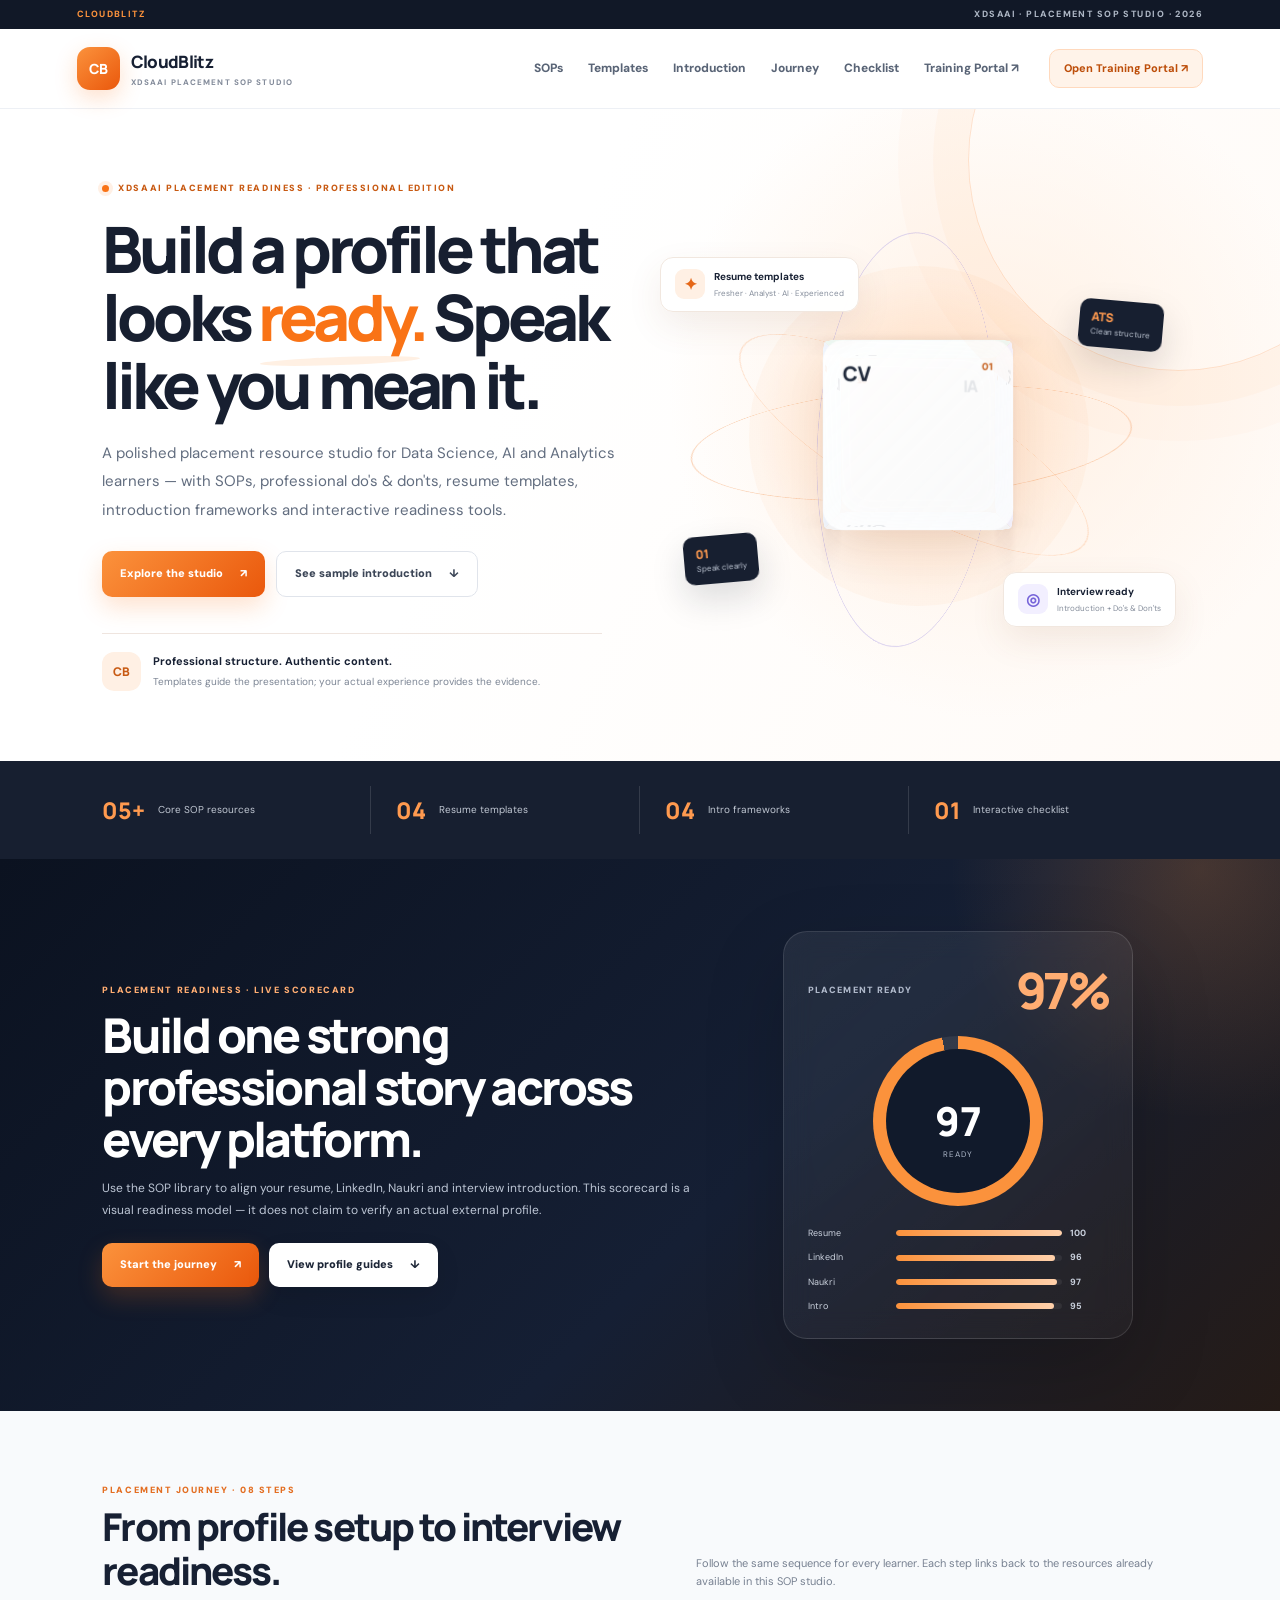
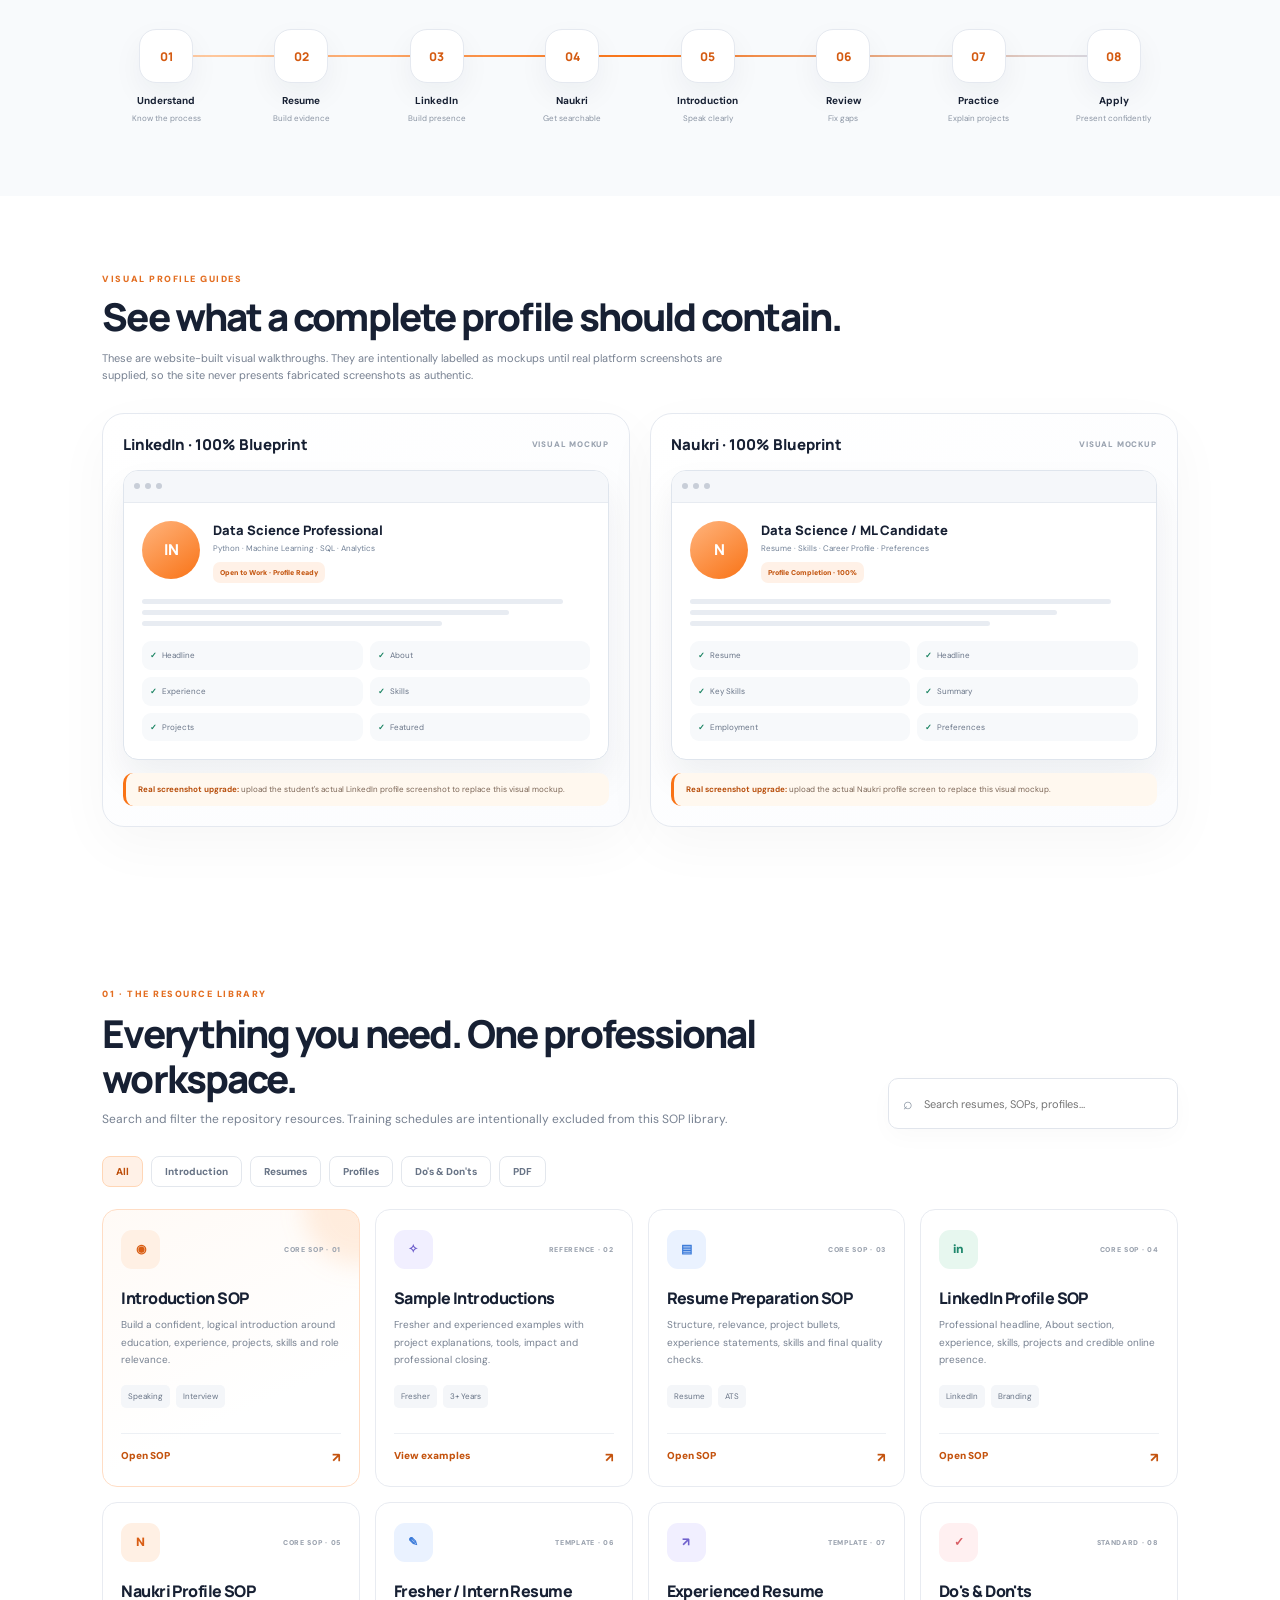
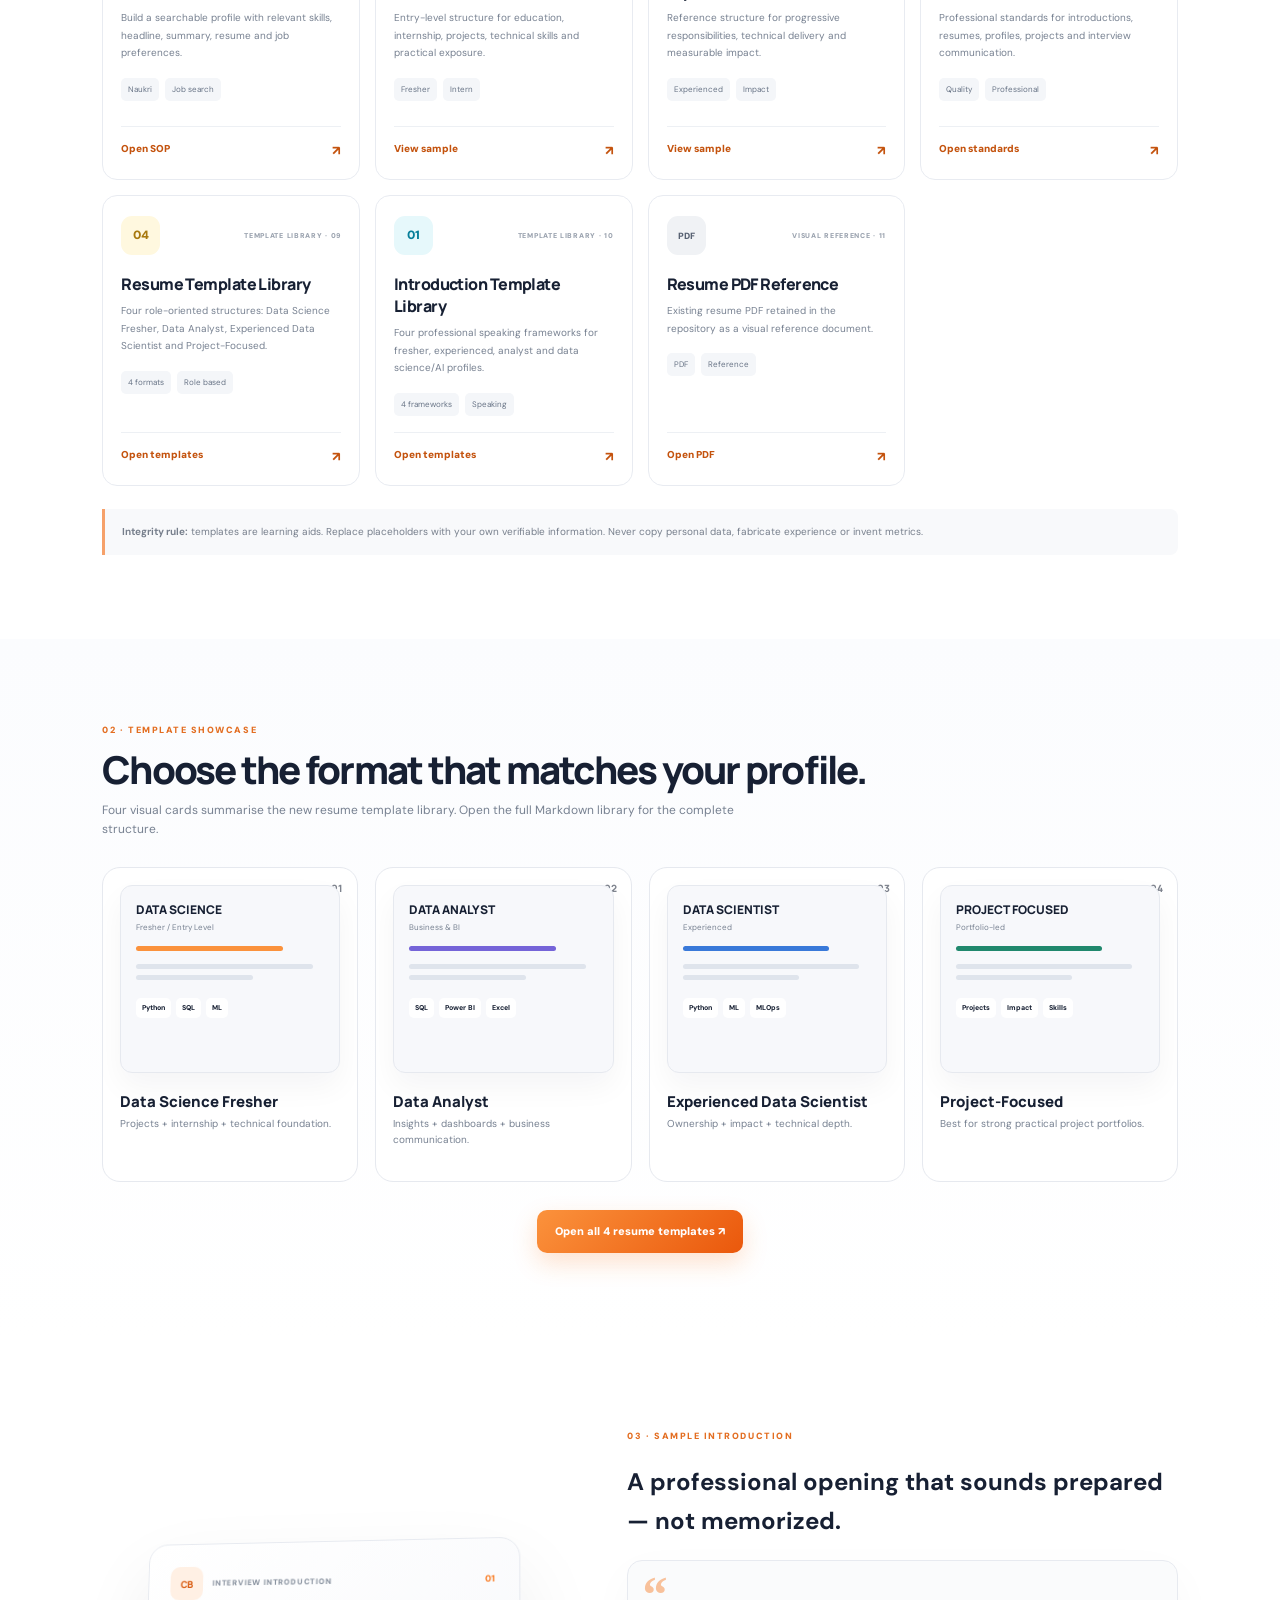
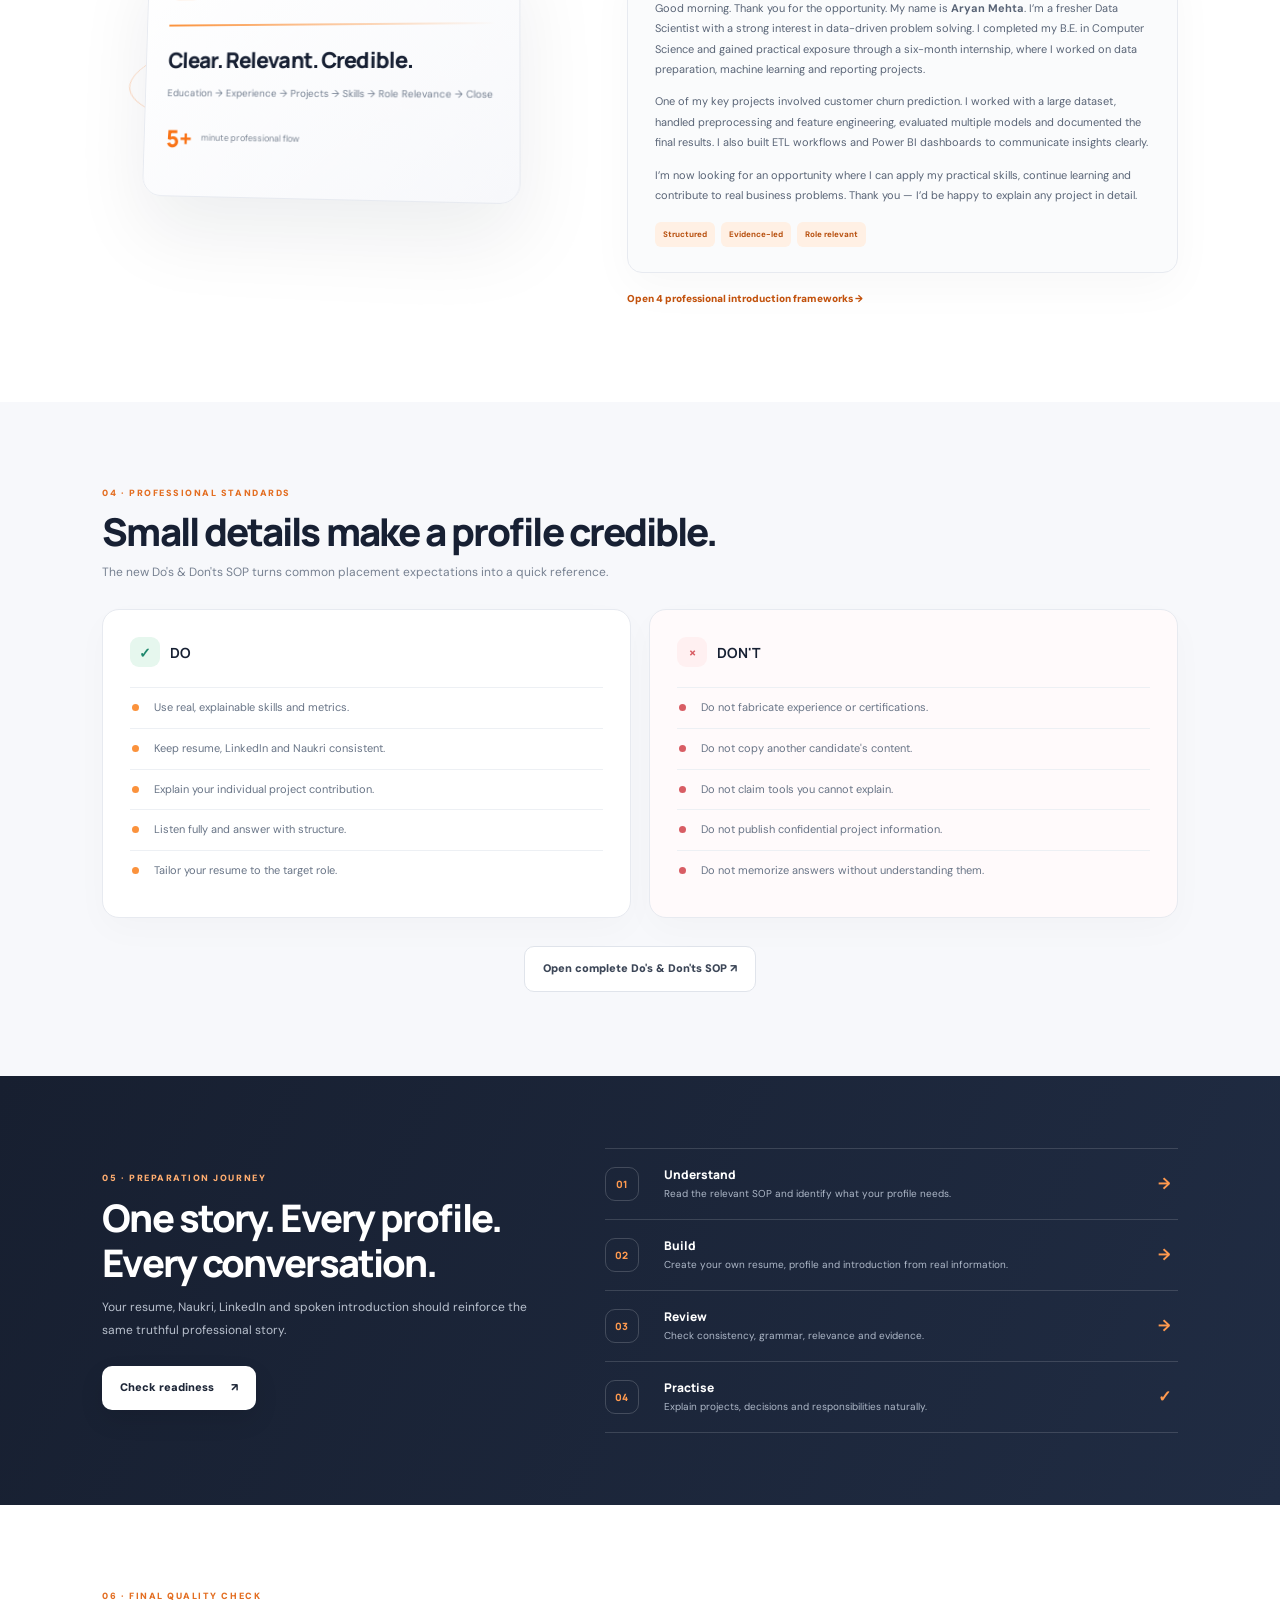
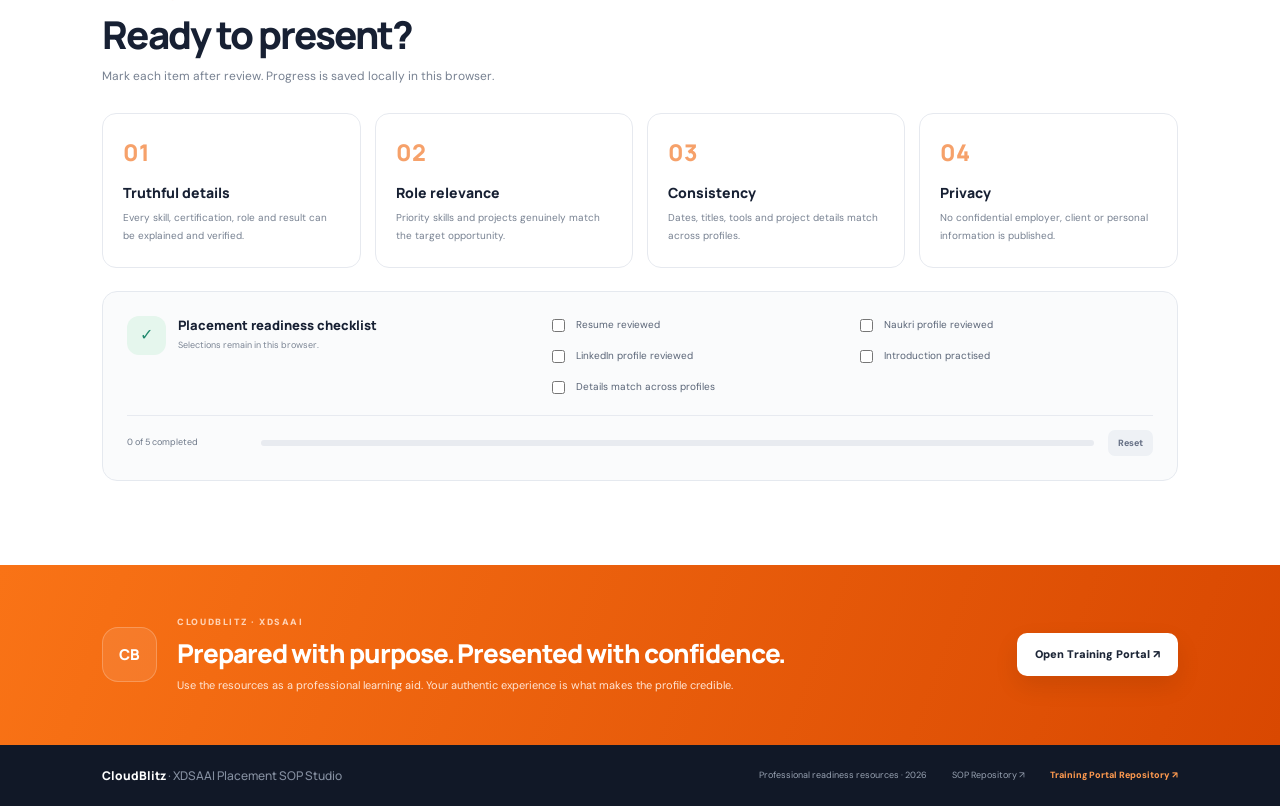
==== commit 08bd9710: "Add direct link to XDSAAI placement training portal" ====
--- a/index.html
+++ b/index.html
@@ -16,8 +16,8 @@
 <header class="site-header">
 <a class="brand" href="#home"><span class="brand-mark">CB</span><span><strong>CloudBlitz</strong><small>XDSAAI PLACEMENT SOP STUDIO</small></span></a>
 <button class="menu-toggle" id="menuToggle" aria-label="Open navigation">☰</button>
-<nav id="mainNav"><a href="#library">SOPs</a><a href="#templates">Templates</a><a href="#introduction">Introduction</a><a href="#journey">Journey</a><a href="#checklist">Checklist</a></nav>
-<a class="header-cta" href="#library">Open library ↗</a>
+<nav id="mainNav"><a href="#library">SOPs</a><a href="#templates">Templates</a><a href="#introduction">Introduction</a><a href="#journey">Journey</a><a href="#checklist">Checklist</a><a href="https://abhilashmwaghmare.github.io/XDSAAI-Placement-Training-Portal/" target="_blank" rel="noopener">Training Portal ↗</a></nav>
+<a class="header-cta" href="https://abhilashmwaghmare.github.io/XDSAAI-Placement-Training-Portal/" target="_blank" rel="noopener">Open Training Portal ↗</a>
 </header>
 <main id="home">
 <section class="hero">
@@ -98,9 +98,9 @@
 <section class="section standards" id="checklist"><div class="section-heading reveal"><div><div class="eyebrow dark-eyebrow">06 · FINAL QUALITY CHECK</div><h2>Ready to present?</h2><p>Mark each item after review. Progress is saved locally in this browser.</p></div></div>
 <div class="standard-grid"><article class="standard-card tilt reveal"><span class="standard-number">01</span><h3>Truthful details</h3><p>Every skill, certification, role and result can be explained and verified.</p></article><article class="standard-card tilt reveal"><span class="standard-number">02</span><h3>Role relevance</h3><p>Priority skills and projects genuinely match the target opportunity.</p></article><article class="standard-card tilt reveal"><span class="standard-number">03</span><h3>Consistency</h3><p>Dates, titles, tools and project details match across profiles.</p></article><article class="standard-card tilt reveal"><span class="standard-number">04</span><h3>Privacy</h3><p>No confidential employer, client or personal information is published.</p></article></div>
 <div class="check-panel reveal"><div class="check-heading"><span class="check-panel-icon">✓</span><div><strong>Placement readiness checklist</strong><small>Selections remain in this browser.</small></div></div><div class="check-list"><label><input type="checkbox" data-check="resume"> Resume reviewed</label><label><input type="checkbox" data-check="naukri"> Naukri profile reviewed</label><label><input type="checkbox" data-check="linkedin"> LinkedIn profile reviewed</label><label><input type="checkbox" data-check="intro"> Introduction practised</label><label><input type="checkbox" data-check="consistent"> Details match across profiles</label></div><div class="check-progress"><span id="checkCount">0 of 5 completed</span><div class="progress-track"><span id="checkBar"></span></div><button id="resetChecks" type="button">Reset</button></div></div></section>
-<section class="closing-banner"><div class="closing-symbol">CB</div><div><div class="eyebrow">CLOUDBLITZ · XDSAAI</div><h2>Prepared with purpose. Presented with confidence.</h2><p>Use the resources as a professional learning aid. Your authentic experience is what makes the profile credible.</p></div><a href="#library" class="button light">Explore again ↑</a></section>
+<section class="closing-banner"><div class="closing-symbol">CB</div><div><div class="eyebrow">CLOUDBLITZ · XDSAAI</div><h2>Prepared with purpose. Presented with confidence.</h2><p>Use the resources as a professional learning aid. Your authentic experience is what makes the profile credible.</p></div><a href="https://abhilashmwaghmare.github.io/XDSAAI-Placement-Training-Portal/" class="button light" target="_blank" rel="noopener">Open Training Portal ↗</a></section>
 </main>
-<footer class="footer"><a class="footer-brand" href="#home">CloudBlitz <span>· XDSAAI Placement SOP Studio</span></a><span>Professional readiness resources · 2026</span><a href="https://github.com/abhilashmwaghmare/XDSAAI-Placement-SOP" target="_blank" rel="noopener">View repository ↗</a></footer>
+<footer class="footer"><a class="footer-brand" href="#home">CloudBlitz <span>· XDSAAI Placement SOP Studio</span></a><span>Professional readiness resources · 2026</span><a href="https://github.com/abhilashmwaghmare/XDSAAI-Placement-SOP" target="_blank" rel="noopener">SOP Repository ↗</a><a href="https://github.com/abhilashmwaghmare/XDSAAI-Placement-Training-Portal/" target="_blank" rel="noopener">Training Portal Repository ↗</a></footer>
 <script src="./assets/app.js"></script>
 </body>
 </html>
--- a/assets/styles.css
+++ b/assets/styles.css
@@ -1 +1 @@
-:root{--orange:#f97316;--orange-dark:#ea580c;--ink:#161e2f;--muted:#667085;--line:#e6e9ef;--paper:#fff;--wash:#f6f7fb;--navy:#111827;--purple:#7465d8;--blue:#3979d9;--green:#20886d;--font:"DM Sans",sans-serif;--display:"Manrope",sans-serif;--shadow:0 16px 45px rgba(17,24,39,.08)}*{box-sizing:border-box}html{scroll-behavior:smooth;scroll-padding-top:95px}body{margin:0;font-family:var(--font);color:var(--ink);background:var(--paper);line-height:1.6}a{color:inherit;text-decoration:none}.top-strip{height:30px;background:var(--navy);color:#b7c0cf;display:flex;align-items:center;justify-content:space-between;padding:0 clamp(20px,6vw,96px);font-size:10px;font-weight:700;letter-spacing:.14em;text-transform:uppercase}.top-strip span:first-child{color:#fb923c}.site-header{height:82px;padding:0 clamp(20px,6vw,96px);display:flex;align-items:center;gap:36px;border-bottom:1px solid #edf0f5;background:rgba(255,255,255,.95);position:sticky;top:0;z-index:20;backdrop-filter:blur(18px)}.brand{display:flex;align-items:center;gap:11px;margin-right:auto}.brand-mark{width:42px;height:42px;display:grid;place-items:center;background:linear-gradient(140deg,#fb923c,#ea580c);border-radius:13px;color:white;font:800 14px var(--display);box-shadow:0 6px 16px #f9731630}.brand strong,.brand small{display:block;line-height:1.25}.brand strong{font:800 17px var(--display);letter-spacing:-.04em}.brand small{font-size:9px;letter-spacing:.15em;font-weight:700;color:#838b9a;margin-top:4px}nav{display:flex;align-items:center;gap:28px}nav a{font-size:13px;font-weight:700;color:#4b5565;transition:color .2s}nav a:hover{color:var(--orange)}.header-cta{padding:11px 15px;background:#fff4ec;color:#bb4a0b;border:1px solid #ffddc5;border-radius:10px;font-size:12px;font-weight:800}.menu-toggle{display:none}.hero{padding:74px clamp(22px,8vw,130px) 62px;background:radial-gradient(ellipse at 79% 38%,#fff1e7 0,transparent 35%),linear-gradient(115deg,#fff 42%,#fffaf6);display:grid;grid-template-columns:1.05fr .95fr;gap:48px;align-items:center;min-height:570px;overflow:hidden}.hero-text{max-width:640px;position:relative;z-index:2}.eyebrow{font-size:10px;letter-spacing:.16em;font-weight:800;color:#c85a13;display:flex;align-items:center;gap:9px;text-transform:uppercase}.eyebrow-dot{height:7px;width:7px;background:var(--orange);border-radius:100%;box-shadow:0 0 0 4px #f973161c}.hero h1{font:800 clamp(40px,5vw,66px)/1.09 var(--display);letter-spacing:-.065em;margin:21px 0;color:#171f30;max-width:690px}.hero h1 em{font-style:normal;color:var(--orange)}.hero-intro{max-width:540px;color:#626d7f;font-size:16px;line-height:1.85;margin:0}.hero-actions{display:flex;gap:12px;flex-wrap:wrap;margin-top:29px}.button{display:inline-flex;align-items:center;justify-content:center;gap:18px;border-radius:10px;padding:14px 19px;font-size:12px;font-weight:800;transition:transform .2s,box-shadow .2s}.button:hover{transform:translateY(-2px)}.button.primary{background:var(--orange);color:white;box-shadow:0 8px 20px #f9731630}.button.secondary{border:1px solid #e0e4eb;color:#3c4657;background:white}.hero-proof{display:flex;gap:13px;align-items:center;margin-top:39px;border-top:1px solid #efe5df;padding-top:20px;max-width:485px}.proof-mark{display:grid;place-items:center;flex:0 0 39px;height:39px;border-radius:12px;background:#fff0e4;color:#c85a13;font:800 12px var(--display)}.hero-proof strong,.hero-proof small{display:block}.hero-proof strong{font-size:12px}.hero-proof small{font-size:11px;color:#7c8594;margin-top:3px}.hero-art{height:420px;position:relative;display:grid;place-items:center}.art-glow{position:absolute;width:360px;height:360px;border-radius:50%;background:linear-gradient(140deg,#ffe2cc,#fb923c14)}.art-orbit{position:absolute;border:1px solid #f9b68177;border-radius:50%;transform:rotate(-25deg)}.orbit-one{width:420px;height:290px}.orbit-two{width:330px;height:390px;transform:rotate(35deg);border-color:#e0baf4a3}.profile-window{position:relative;z-index:2;width:min(390px,86%);padding:0 23px 24px;background:#fff;border:1px solid #f1daca;border-radius:20px;box-shadow:0 35px 75px #9b4c251a;transform:rotate(-2deg)}.window-top{height:41px;border-bottom:1px solid #f0f1f5;display:flex;align-items:center;gap:5px}.window-top>span{width:7px;height:7px;border-radius:50%;background:#f9b28a}.window-top>span:nth-child(2){background:#f7cb8f}.window-top>span:nth-child(3){background:#8dd0b3}.window-top label{margin-left:auto;font-size:8px;letter-spacing:.1em;font-weight:800;color:#9aa2b0}.profile-head{display:flex;gap:12px;align-items:center;margin:20px 0 17px}.avatar{width:45px;height:45px;border-radius:14px;background:linear-gradient(130deg,#ffc18c,#f97316);display:grid;place-items:center;color:white;font:800 15px var(--display)}.profile-head strong,.profile-head small{display:block}.profile-head strong{font:800 13px var(--display)}.profile-head small{font-size:10px;color:#818b99;margin-top:3px}.verified{margin-left:auto;background:#e7f7ee;color:#20886d;border-radius:50%;width:23px;height:23px;display:grid;place-items:center;font-size:11px}.profile-line{height:7px;border-radius:6px;background:#edf0f4;margin:8px 0}.profile-line.wide{width:90%}.profile-line.medium{width:68%}.skill-cloud{display:flex;gap:7px;flex-wrap:wrap;margin:17px 0}.skill-cloud span{background:#f5f3ff;color:#6857c2;padding:6px 9px;border-radius:7px;font-size:9px;font-weight:800}.skill-cloud span:first-child{background:#fff1e7;color:#c65b14}.mini-document{margin-top:19px;border:1px solid #e9edf3;border-radius:11px;display:flex;align-items:center;gap:10px;padding:11px}.doc-symbol{height:34px;width:34px;background:#eef4ff;color:#3979d9;border-radius:9px;display:grid;place-items:center}.mini-document strong,.mini-document small{display:block}.mini-document strong{font-size:11px}.mini-document small{font-size:9px;color:#8590a0}.doc-check{margin-left:auto;color:#20886d;font-weight:900}.completion{margin-top:19px;display:flex;align-items:center;justify-content:space-between;gap:20px}.completion span,.completion strong{display:block}.completion span{font-size:9px;color:#8b95a3}.completion strong{font-size:11px}.completion-bar{height:6px;width:90px;border-radius:6px;background:#edf0f4;overflow:hidden}.completion-bar span{display:block;height:100%;width:72%;background:linear-gradient(90deg,#fb923c,#e85b0d);border-radius:6px}.floating-note{position:absolute;z-index:3;display:flex;align-items:center;gap:9px;padding:12px 15px;background:#fff;border:1px solid #f1e7df;border-radius:13px;box-shadow:0 12px 30px #7e4a2e17}.note-one{top:55px;left:-4px}.note-two{bottom:43px;right:-7px}.note-icon{display:grid;place-items:center;width:30px;height:30px;border-radius:9px;font-weight:900}.note-icon.orange{background:#fff0e4;color:#e56717}.note-icon.purple{background:#f2efff;color:#7664d9}.floating-note strong,.floating-note small{display:block}.floating-note strong{font-size:11px}.floating-note small{font-size:9px;color:#858d9b;margin-top:2px}.metrics{display:grid;grid-template-columns:repeat(4,1fr);padding:25px clamp(22px,8vw,130px);background:#171f30;color:white}.metrics>div{display:flex;align-items:center;gap:13px;padding:8px 25px;border-right:1px solid #ffffff20}.metrics>div:first-child{padding-left:0}.metrics>div:last-child{border:0}.metrics strong{font:800 23px var(--display);color:#ff9a4f}.metrics span{font-size:11px;color:#c0c7d2}.section{padding:83px clamp(22px,8vw,130px)}.section-heading{display:flex;justify-content:space-between;align-items:end;gap:25px;margin-bottom:26px}.eyebrow.dark-eyebrow{color:#e36e22}.section h2,.journey-section h2{font:800 clamp(28px,3vw,39px)/1.2 var(--display);letter-spacing:-.05em;margin:10px 0;color:#172033}.section-heading p{margin:0;color:#778191;font-size:13px;max-width:640px}.library-tools{min-width:min(280px,100%)}.search{display:flex;align-items:center;gap:9px;padding:12px 14px;border:1px solid #e1e5ec;border-radius:10px;background:#fff;color:#85909e}.search input{border:0;outline:0;width:100%;min-width:0;font:12px var(--font);color:var(--ink)}.filters{display:flex;gap:8px;flex-wrap:wrap;margin:23px 0}.filter{border:1px solid #e3e7ed;background:white;color:#687486;padding:8px 13px;border-radius:8px;font:700 11px var(--font);cursor:pointer}.filter.active,.filter:hover{background:#fff1e7;border-color:#ffd6b6;color:#bd4e0a}.resource-grid{display:grid;grid-template-columns:repeat(4,minmax(0,1fr));gap:15px}.resource-card{position:relative;min-height:270px;padding:21px 19px 19px;border:1px solid #e8ebf1;border-radius:14px;background:#fff;display:flex;flex-direction:column;transition:transform .2s,border-color .2s,box-shadow .2s}.resource-card:hover{transform:translateY(-4px);border-color:#ffc397;box-shadow:var(--shadow)}.resource-card.featured{background:linear-gradient(155deg,#fffaf6,#fff 68%);border-color:#ffddc5}.resource-top{display:flex;align-items:center;justify-content:space-between;gap:7px}.resource-icon{width:39px;height:39px;border-radius:11px;display:grid;place-items:center;font-weight:900;font-size:13px}.orange-bg{background:#fff0e4;color:#d95d13}.purple-bg{background:#f1efff;color:#7061cd}.blue-bg{background:#eaf2ff;color:#3979d9}.green-bg{background:#e7f7ef;color:#20886d}.gray-bg{background:#f0f2f5;color:#586273;font-size:9px}.resource-type{font-size:8px;font-weight:800;letter-spacing:.1em;color:#9ba3af}.resource-card h3{font:800 17px var(--display);letter-spacing:-.035em;margin:19px 0 7px}.resource-card p{font-size:11px;line-height:1.75;color:#778191;margin:0}.resource-tags{display:flex;gap:6px;flex-wrap:wrap;margin:17px 0}.resource-tags span{font-size:9px;color:#687486;background:#f4f6f9;border-radius:5px;padding:5px 7px}.resource-card>a{margin-top:auto;padding-top:15px;border-top:1px solid #edf0f4;color:#c4530e;display:flex;justify-content:space-between;font-size:11px;font-weight:800}.resource-card>a span{font-size:14px}.resource-note{font-size:11px;line-height:1.8;color:#777f8c;margin:23px 0 0;padding:14px 17px;background:#f8f9fb;border-left:3px solid #f6a16a;border-radius:0 8px 8px 0}.empty-state{padding:35px;text-align:center;border:1px dashed #d4d9e3;border-radius:14px;color:#667085}.empty-state strong,.empty-state span{display:block}.empty-state span{font-size:12px;margin-top:5px}.journey-section{padding:68px clamp(22px,8vw,130px);background:linear-gradient(115deg,#171f30,#202c43);color:white;display:grid;grid-template-columns:.86fr 1.14fr;gap:70px;align-items:center}.journey-copy .eyebrow{color:#ffad70}.journey-section h2{color:white;font-size:38px;max-width:430px}.journey-section p{font-size:13px;line-height:1.9;color:#b9c1ce;max-width:430px;margin-bottom:24px}.journey-steps{border-top:1px solid #ffffff24}.journey-step{display:grid;grid-template-columns:45px 1fr 20px;gap:14px;align-items:center;padding:17px 0;border-bottom:1px solid #ffffff24}.journey-step>span{width:34px;height:34px;border:1px solid #ffffff2d;border-radius:10px;display:grid;place-items:center;color:#ff9a4f;font:800 11px var(--display)}.journey-step strong,.journey-step small{display:block}.journey-step strong{font:800 13px var(--display)}.journey-step small{color:#aeb8c8;font-size:11px;margin-top:3px}.journey-step>b{color:#ff9a4f}.standards{background:#fff}.standard-grid{display:grid;grid-template-columns:repeat(4,1fr);gap:14px}.standard-card{border:1px solid #e6e9ef;padding:23px 21px;border-radius:13px;background:#fff}.standard-number{font:800 23px var(--display);color:#f6a16a}.standard-card h3{font:800 15px var(--display);margin:15px 0 7px}.standard-card p{color:#778191;font-size:11px;line-height:1.8;margin:0}.check-panel{margin-top:23px;padding:24px;border:1px solid #e5e9ef;border-radius:14px;display:grid;grid-template-columns:1fr 1.5fr;gap:18px;background:#fafbfc}.check-panel>div:first-child{display:flex;gap:12px;align-items:flex-start}.check-panel-icon{width:39px;height:39px;border-radius:12px;background:#e5f6ed;color:#20886d;display:grid;place-items:center;font-size:16px}.check-panel strong,.check-panel small{display:block}.check-panel strong{font:800 14px var(--display)}.check-panel small{font-size:10px;color:#7b8594;margin-top:4px}.check-list{display:grid;grid-template-columns:repeat(2,1fr);gap:13px}.check-list label{display:flex;gap:8px;align-items:center;color:#596476;font-size:11px;cursor:pointer}.check-list input{accent-color:var(--orange)}.check-progress{grid-column:1/-1;border-top:1px solid #e7eaf0;padding-top:14px;display:flex;align-items:center;gap:15px}.check-progress>span{font-size:10px;color:#6d7888;min-width:125px}.progress-track{height:6px;background:#e8ebf0;border-radius:10px;overflow:hidden;flex:1}.progress-track span{display:block;height:100%;width:0;background:linear-gradient(90deg,#fb923c,#e65e10);transition:width .2s}.check-progress button{border:0;background:none;color:#bf510d;font-size:10px;font-weight:800;cursor:pointer}.closing-banner{margin:0 clamp(22px,8vw,130px) 65px;padding:29px 32px;border-radius:16px;background:linear-gradient(105deg,#fff0e4,#fff8f2);display:flex;align-items:center;gap:22px}.closing-symbol{flex:0 0 55px;height:55px;border-radius:15px;background:linear-gradient(140deg,#fb923c,#ea580c);display:grid;place-items:center;color:#fff;font:800 17px var(--display)}.closing-banner>div:nth-child(2){flex:1}.closing-banner h2{font:800 20px var(--display);letter-spacing:-.04em;margin:6px 0}.closing-banner p{font-size:11px;color:#797f8b;margin:0}.closing-banner .eyebrow{font-size:9px}.footer{min-height:75px;padding:20px clamp(22px,8vw,130px);display:flex;align-items:center;justify-content:space-between;gap:20px;border-top:1px solid #e9ecf1;color:#788292;font-size:10px}.footer-brand{font:800 12px var(--display);color:#253044}.footer-brand span{font:500 10px var(--font);color:#8b94a1}.footer>a:last-child{font-weight:800;color:#c4530e}button:focus-visible,a:focus-visible,input:focus-visible{outline:3px solid #fdba74;outline-offset:3px}[hidden]{display:none!important}@media(max-width:1100px){.site-header{gap:18px}.site-header nav{gap:17px}.resource-grid{grid-template-columns:repeat(2,minmax(0,1fr))}.hero{padding-left:5vw;padding-right:5vw}.hero-art{transform:scale(.9)}.section,.journey-section{padding-left:5vw;padding-right:5vw}.metrics{padding-left:5vw;padding-right:5vw}.standard-grid{grid-template-columns:repeat(2,1fr)}}@media(max-width:760px){.top-strip{padding:0 18px;font-size:8px}.site-header{height:70px;padding:0 18px}.brand-mark{width:38px;height:38px}.brand strong{font-size:15px}.site-header nav{display:none;position:absolute;top:69px;left:0;right:0;background:white;border-bottom:1px solid #e7eaf0;padding:16px 22px 21px;flex-direction:column;align-items:flex-start;gap:15px;box-shadow:0 15px 25px #141d2b12}.site-header nav.open{display:flex}.header-cta{display:none}.menu-toggle{display:block;border:1px solid #e4e8ee;border-radius:8px;background:#fff;padding:8px 10px;color:#263247}.hero{grid-template-columns:1fr;padding:52px 22px 30px;gap:18px}.hero h1{font-size:43px}.hero-intro{font-size:14px}.hero-art{height:340px;transform:scale(.88);margin:-6px -28px}.profile-window{max-width:365px}.note-one{left:0;top:28px}.note-two{right:0;bottom:18px}.metrics{grid-template-columns:repeat(2,1fr);padding:16px 22px}.metrics>div{padding:11px 8px;border-right:0}.metrics>div:first-child{padding-left:8px}.metrics strong{font-size:21px}.section{padding:55px 22px}.section-heading{align-items:flex-start;flex-direction:column}.library-tools{width:100%}.resource-grid{grid-template-columns:1fr}.resource-card{min-height:235px}.journey-section{grid-template-columns:1fr;gap:28px;padding:47px 22px}.journey-section h2{font-size:34px}.standard-grid{grid-template-columns:1fr}.check-panel{grid-template-columns:1fr;padding:19px}.check-list{grid-template-columns:1fr}.check-progress{flex-wrap:wrap}.check-progress>span{min-width:120px}.progress-track{min-width:85px}.closing-banner{margin:0 18px 40px;padding:23px;flex-wrap:wrap;gap:15px}.closing-banner>div:nth-child(2){flex-basis:calc(100% - 78px)}.closing-banner .button{width:100%}.footer{padding:21px 22px;align-items:flex-start;flex-direction:column;gap:8px}.section h2{font-size:32px}}@media(prefers-reduced-motion:reduce){html{scroll-behavior:auto}*,*::before,*::after{transition:none!important;animation:none!important}}+:root{--orange:#f97316;--orange2:#fb923c;--navy:#111827;--ink:#172033;--muted:#6d7788;--line:#e7eaf0;--paper:#fff;--wash:#f7f8fb;--purple:#7564d8;--blue:#3979d9;--green:#20886d;--red:#d85d64;--gold:#b88618;--cyan:#087f9a;--font:"DM Sans",sans-serif;--display:"Manrope",sans-serif;--shadow:0 22px 70px rgba(17,24,39,.09)}*{box-sizing:border-box}html{scroll-behavior:smooth;scroll-padding-top:100px}body{margin:0;font-family:var(--font);color:var(--ink);background:var(--paper);line-height:1.6;overflow-x:hidden}body:before{content:"";position:fixed;inset:0;pointer-events:none;background:linear-gradient(90deg,rgba(249,115,22,.025) 1px,transparent 1px),linear-gradient(rgba(17,24,39,.02) 1px,transparent 1px);background-size:48px 48px;mask-image:linear-gradient(to bottom,#000,transparent 55%);z-index:-3}.ambient{position:fixed;width:320px;height:320px;border-radius:50%;filter:blur(70px);opacity:.17;pointer-events:none;z-index:-2}.ambient-a{background:#fb923c;left:-180px;top:220px}.ambient-b{background:#8b7be8;right:-190px;top:700px}a{color:inherit;text-decoration:none}.top-strip{height:29px;background:#111827;color:#aeb7c5;display:flex;align-items:center;justify-content:space-between;padding:0 clamp(18px,6vw,96px);font-size:9px;font-weight:800;letter-spacing:.16em}.top-strip span:first-child{color:#fb923c}.site-header{height:80px;padding:0 clamp(20px,6vw,96px);display:flex;align-items:center;gap:30px;border-bottom:1px solid #edf0f5;background:rgba(255,255,255,.9);position:sticky;top:0;z-index:50;backdrop-filter:blur(18px)}.brand{display:flex;align-items:center;gap:11px;margin-right:auto}.brand-mark{width:43px;height:43px;display:grid;place-items:center;background:linear-gradient(140deg,#fb923c,#ea580c);border-radius:13px;color:#fff;font:800 14px var(--display);box-shadow:0 8px 22px #f9731638}.brand strong,.brand small{display:block;line-height:1.2}.brand strong{font:800 17px var(--display);letter-spacing:-.04em}.brand small{font-size:8px;letter-spacing:.14em;font-weight:800;color:#838b9a;margin-top:5px}nav{display:flex;align-items:center;gap:25px}nav a{font-size:12px;font-weight:800;color:#596476;transition:.2s}nav a:hover{color:var(--orange)}.header-cta{padding:10px 14px;background:#fff3e9;color:#bd4e0a;border:1px solid #ffd9bd;border-radius:10px;font-size:11px;font-weight:800}.menu-toggle{display:none;border:0;background:none;font-size:22px;color:var(--ink)}.hero{position:relative;padding:72px clamp(22px,8vw,130px) 70px;background:radial-gradient(circle at 78% 43%,#fff0e3 0,transparent 31%),linear-gradient(115deg,#fff 40%,#fffaf6);display:grid;grid-template-columns:1fr 1fr;gap:40px;align-items:center;min-height:610px;overflow:hidden}.hero:after{content:"";position:absolute;right:-110px;top:-160px;width:420px;height:420px;border:1px solid #f9731630;border-radius:50%;box-shadow:0 0 0 35px #f9731608,0 0 0 70px #f9731605}.hero-text{max-width:650px;position:relative;z-index:3}.eyebrow{font-size:9px;letter-spacing:.17em;font-weight:900;color:#c85a13;display:flex;align-items:center;gap:9px;text-transform:uppercase}.eyebrow-dot{height:7px;width:7px;background:var(--orange);border-radius:50%;box-shadow:0 0 0 4px #f973161c}.hero h1{font:800 clamp(41px,5vw,68px)/1.06 var(--display);letter-spacing:-.065em;margin:20px 0;color:#171f30;max-width:690px}.hero h1 em{font-style:normal;color:var(--orange);position:relative}.hero h1 em:after{content:"";position:absolute;height:8px;left:2px;right:4px;bottom:-5px;background:#fb923c24;border-radius:50%;transform:rotate(-2deg)}.hero-intro{max-width:560px;color:#626d7f;font-size:15px;line-height:1.9;margin:0}.hero-actions{display:flex;gap:11px;flex-wrap:wrap;margin-top:27px}.button{display:inline-flex;align-items:center;justify-content:center;gap:17px;border-radius:10px;padding:13px 18px;font-size:11px;font-weight:900;transition:transform .2s,box-shadow .2s}.button:hover{transform:translateY(-3px)}.button.primary{background:linear-gradient(135deg,#fb923c,#ea580c);color:white;box-shadow:0 10px 25px #f9731635}.button.secondary{border:1px solid #e0e4eb;color:#3c4657;background:white}.button.light{background:#fff;color:#1d2637;box-shadow:0 10px 25px #00000018}.hero-proof{display:flex;gap:12px;align-items:center;margin-top:36px;border-top:1px solid #efe5df;padding-top:18px;max-width:500px}.proof-mark{display:grid;place-items:center;flex:0 0 39px;height:39px;border-radius:12px;background:#fff0e4;color:#c85a13;font:800 12px var(--display)}.hero-proof strong,.hero-proof small{display:block}.hero-proof strong{font-size:11px}.hero-proof small{font-size:10px;color:#7c8594;margin-top:3px}.hero-art{height:470px;position:relative;display:grid;place-items:center;perspective:1100px}.art-glow{position:absolute;width:340px;height:340px;border-radius:50%;background:radial-gradient(circle,#ffd8ba,#fb923c0c 67%);animation:pulse 5s ease-in-out infinite}.ring{position:absolute;border:1px solid #f5a56d80;border-radius:50%;transform-style:preserve-3d}.ring-a{width:450px;height:285px;transform:rotateX(68deg) rotateZ(-18deg);animation:spin 13s linear infinite}.ring-b{width:360px;height:420px;transform:rotateY(62deg) rotateZ(25deg);border-color:#a99be45e;animation:spinReverse 17s linear infinite}.ring-c{width:390px;height:390px;transform:rotateX(70deg) rotateY(28deg);border-color:#f9731638;animation:spin 21s linear infinite}.cube-scene{position:relative;width:205px;height:205px;perspective:800px;z-index:4}.cube{position:absolute;width:170px;height:170px;left:17px;top:17px;transform-style:preserve-3d;animation:cubeRotate 15s linear infinite}.face{position:absolute;width:170px;height:170px;display:flex;align-items:flex-start;justify-content:space-between;padding:17px;border:1px solid #ffffff55;border-radius:19px;background:linear-gradient(135deg,#ffffffed,#f8fafcdd);box-shadow:inset 0 0 35px #fff8,0 20px 40px #4a27140f;color:#1d2738;font:900 18px var(--display);backface-visibility:visible}.face span{font:800 9px var(--font);color:#c35a16}.front{transform:translateZ(85px)}.back{transform:rotateY(180deg) translateZ(85px);background:#fff3e9}.right{transform:rotateY(90deg) translateZ(85px);background:#f3f0ff}.left{transform:rotateY(-90deg) translateZ(85px);background:#eef5ff}.top{transform:rotateX(90deg) translateZ(85px);background:#eaf8f2}.bottom{transform:rotateX(-90deg) translateZ(85px);background:#f7f8fb}.floating-note{position:absolute;z-index:8;display:flex;align-items:center;gap:9px;padding:11px 14px;background:#fffffff2;border:1px solid #f1e7df;border-radius:13px;box-shadow:0 14px 35px #7e4a2e18;backdrop-filter:blur(8px);animation:float 4s ease-in-out infinite}.note-one{top:56px;left:0}.note-two{bottom:44px;right:2px;animation-delay:-1.4s}.note-icon{display:grid;place-items:center;width:30px;height:30px;border-radius:9px;font-weight:900}.note-icon.orange{background:#fff0e4;color:#e56717}.note-icon.purple{background:#f2efff;color:#7664d9}.floating-note strong,.floating-note small{display:block}.floating-note strong{font-size:10px}.floating-note small{font-size:8px;color:#858d9b;margin-top:2px}.orbit-card{position:absolute;z-index:7;padding:9px 12px;border-radius:10px;background:#171f30;color:#fff;box-shadow:0 15px 35px #11182726;animation:float 5s ease-in-out infinite}.orbit-card b,.orbit-card small{display:block}.orbit-card b{font:800 12px var(--display);color:#ff9a4f}.orbit-card small{font-size:8px;color:#bdc5d2}.orbit-card-a{right:15px;top:100px;transform:rotate(5deg)}.orbit-card-b{left:24px;bottom:88px;animation-delay:-2s;transform:rotate(-5deg)}.metrics{display:grid;grid-template-columns:repeat(4,1fr);padding:25px clamp(22px,8vw,130px);background:#171f30;color:white}.metrics>div{display:flex;align-items:center;gap:13px;padding:8px 25px;border-right:1px solid #ffffff20}.metrics>div:first-child{padding-left:0}.metrics>div:last-child{border:0}.metrics strong{font:800 23px var(--display);color:#ff9a4f}.metrics span{font-size:10px;color:#c0c7d2}.section{padding:84px clamp(22px,8vw,130px)}.section-heading{display:flex;justify-content:space-between;align-items:end;gap:25px;margin-bottom:27px}.eyebrow.dark-eyebrow{color:#e36e22}.section h2,.journey-section h2{font:800 clamp(28px,3vw,39px)/1.18 var(--display);letter-spacing:-.05em;margin:9px 0;color:#172033}.section-heading p{margin:0;color:#778191;font-size:12px;max-width:650px}.library-tools{min-width:min(290px,100%)}.search{display:flex;align-items:center;gap:9px;padding:12px 14px;border:1px solid #e1e5ec;border-radius:10px;background:#fff;color:#85909e;box-shadow:0 8px 25px #11182706}.search input{border:0;outline:0;width:100%;min-width:0;font:11px var(--font);color:var(--ink)}.filters{display:flex;gap:8px;flex-wrap:wrap;margin:22px 0}.filter{border:1px solid #e3e7ed;background:white;color:#687486;padding:8px 13px;border-radius:8px;font:800 10px var(--font);cursor:pointer;transition:.2s}.filter.active,.filter:hover{background:#fff1e7;border-color:#ffd6b6;color:#bd4e0a}.resource-grid{display:grid;grid-template-columns:repeat(4,minmax(0,1fr));gap:15px}.resource-card{position:relative;overflow:hidden;min-height:278px;padding:20px 18px 18px;border:1px solid #e8ebf1;border-radius:15px;background:#fff;display:flex;flex-direction:column;transition:transform .18s,border-color .2s,box-shadow .2s;transform-style:preserve-3d}.resource-card:hover{border-color:#ffc397;box-shadow:var(--shadow)}.resource-card.featured{background:linear-gradient(155deg,#fffaf6,#fff 68%);border-color:#ffddc5}.card-glow{position:absolute;width:110px;height:110px;right:-55px;top:-55px;background:#fb923c26;border-radius:50%;filter:blur(12px)}.resource-top{display:flex;align-items:center;justify-content:space-between;gap:7px;position:relative}.resource-icon{width:39px;height:39px;border-radius:11px;display:grid;place-items:center;font-weight:900;font-size:12px}.orange-bg{background:#fff0e4;color:#d95d13}.purple-bg{background:#f1efff;color:#7061cd}.blue-bg{background:#eaf2ff;color:#3979d9}.green-bg{background:#e7f7ef;color:#20886d}.red-bg{background:#fff0f1;color:#d85d64}.gold-bg{background:#fff8df;color:#a8790e}.cyan-bg{background:#e6f8fb;color:#087f9a}.gray-bg{background:#f0f2f5;color:#586273;font-size:9px}.resource-type{font-size:7px;font-weight:900;letter-spacing:.1em;color:#9ba3af}.resource-card h3{font:800 16px var(--display);letter-spacing:-.035em;margin:18px 0 7px}.resource-card p{font-size:10px;line-height:1.75;color:#778191;margin:0}.resource-tags{display:flex;gap:6px;flex-wrap:wrap;margin:16px 0}.resource-tags span{font-size:8px;color:#687486;background:#f4f6f9;border-radius:5px;padding:5px 7px}.resource-card>a{margin-top:auto;padding-top:14px;border-top:1px solid #edf0f4;color:#c4530e;display:flex;justify-content:space-between;font-size:10px;font-weight:900}.resource-card>a span{font-size:13px}.resource-note{font-size:10px;line-height:1.8;color:#777f8c;margin:23px 0 0;padding:14px 17px;background:#f8f9fb;border-left:3px solid #f6a16a;border-radius:0 8px 8px 0}.empty-state{padding:35px;text-align:center;border:1px dashed #d4d9e3;border-radius:14px;color:#667085}.empty-state strong,.empty-state span{display:block}.empty-state span{font-size:11px;margin-top:5px}.showcase{background:linear-gradient(180deg,#fbfcfe,#fff)}.template-stage{display:grid;grid-template-columns:repeat(4,1fr);gap:17px;perspective:1100px}.template-card{position:relative;border:1px solid #e6e9ef;border-radius:18px;padding:17px;background:#fff;min-height:315px;overflow:hidden;transform-style:preserve-3d;transition:transform .18s,box-shadow .2s}.template-card:hover{box-shadow:0 25px 60px #11182712}.template-number{position:absolute;right:14px;top:13px;font:800 10px var(--display);opacity:.55}.template-card h3{font:800 15px var(--display);margin:18px 0 4px}.template-card p{font-size:10px;color:#778191;margin:0}.mini-resume{height:188px;border-radius:12px;background:#f7f8fb;border:1px solid #e6e9ef;padding:15px;box-shadow:0 14px 30px #1118270b;transform:translateZ(22px);transition:transform .3s}.template-card:hover .mini-resume{transform:translateZ(34px) rotateX(2deg)}.mini-name{font:900 12px var(--display)}.mini-role{font-size:8px;color:#778191;margin-top:3px}.mini-resume i,.mini-resume b{display:block;height:5px;border-radius:5px;background:#dfe4ec;margin-top:13px}.mini-resume i{width:78%;background:var(--accent,#fb923c)}.mini-resume b:nth-of-type(1){width:94%}.mini-resume b:nth-of-type(2){width:62%;margin-top:6px}.mini-pills{display:flex;gap:5px;flex-wrap:wrap;margin-top:18px}.mini-pills span{font-size:7px;font-weight:800;padding:4px 6px;border-radius:5px;background:#fff}.template-orange{--accent:#fb923c}.template-purple{--accent:#7564d8}.template-blue{--accent:#3979d9}.template-green{--accent:#20886d}.center-action{text-align:center;margin-top:28px}.intro-section{padding:92px clamp(22px,8vw,130px);display:grid;grid-template-columns:.9fr 1.1fr;gap:75px;align-items:center;background:#fff}.intro-visual{height:420px;position:relative;display:grid;place-items:center;perspective:1000px}.intro-orbit{position:absolute;width:390px;height:250px;border:1px solid #f9731640;border-radius:50%;transform:rotateX(66deg) rotateZ(-15deg);animation:spin 12s linear infinite}.intro-orbit:after{content:"";position:absolute;width:8px;height:8px;background:#f97316;border-radius:50%;left:12%;top:10%;box-shadow:0 0 0 7px #f9731620}.intro-card-3d{position:relative;width:min(380px,90%);min-height:260px;border:1px solid #e7eaf0;border-radius:20px;padding:23px;background:linear-gradient(145deg,#fff,#f7f8fb);box-shadow:0 35px 80px #11182713;transform:rotateY(-10deg) rotateX(5deg);transition:transform .5s;z-index:2}.intro-card-3d:hover{transform:rotateY(8deg) rotateX(-4deg) translateY(-7px)}.intro-card-head{display:flex;align-items:center;gap:10px}.intro-card-head span{width:35px;height:35px;border-radius:10px;background:#fff0e4;color:#d95d13;display:grid;place-items:center;font:800 10px var(--display)}.intro-card-head small{font-size:8px;letter-spacing:.1em;font-weight:900;color:#8b94a1}.intro-card-head b{margin-left:auto;font-size:9px;color:#f97316}.wave-line{height:2px;background:linear-gradient(90deg,#fb923c,transparent);margin:25px 0 20px}.intro-card-3d h3{font:800 22px var(--display);letter-spacing:-.04em;margin:0}.intro-card-3d p{font-size:10px;color:#758091;line-height:1.8}.intro-stat{margin-top:20px;display:flex;gap:9px;align-items:center}.intro-stat strong{font:800 24px var(--display);color:#f97316}.intro-stat span{font-size:9px;color:#7d8795}.intro-copy h2{max-width:570px}.quote-card{position:relative;border:1px solid #e7eaf0;border-radius:15px;padding:25px 27px;background:#fafbfc;box-shadow:0 15px 45px #11182708}.quote-mark{position:absolute;top:8px;left:14px;font:800 50px Georgia;color:#f8c19b;line-height:1}.quote-card p{font-size:11px;line-height:1.85;color:#596476;margin:0 0 12px}.quote-card p:first-of-type{padding-top:12px}.quote-tags{display:flex;gap:6px;flex-wrap:wrap;margin-top:17px}.quote-tags span{padding:6px 8px;background:#fff0e4;color:#b95313;border-radius:6px;font-size:8px;font-weight:800}.text-link{display:inline-block;margin-top:18px;color:#c4530e;font-size:10px;font-weight:900}.dos-section{background:#f7f8fb}.dos-grid{display:grid;grid-template-columns:1fr 1fr;gap:18px}.dos-panel{padding:27px;border-radius:17px;border:1px solid #e7eaf0;background:#fff;box-shadow:0 12px 35px #11182706}.dont-panel{background:#fffafb}.panel-label{display:flex;align-items:center;gap:10px;font:900 14px var(--display)}.panel-label span{width:30px;height:30px;display:grid;place-items:center;border-radius:9px}.do-panel .panel-label span{background:#e6f7ee;color:#20886d}.dont-panel .panel-label span{background:#fff0f1;color:#d85d64}.dos-panel ul{padding:0;margin:20px 0 0;list-style:none}.dos-panel li{padding:11px 0 11px 24px;border-top:1px solid #edf0f4;font-size:11px;color:#687486;position:relative}.dos-panel li:before{content:"";position:absolute;left:2px;top:16px;width:7px;height:7px;border-radius:50%;background:#fb923c}.dont-panel li:before{background:#d85d64}.journey-section{padding:72px clamp(22px,8vw,130px);background:linear-gradient(115deg,#171f30,#202c43);color:#fff;display:grid;grid-template-columns:.86fr 1.14fr;gap:70px;align-items:center}.journey-copy .eyebrow{color:#ffad70}.journey-section h2{color:#fff;font-size:38px;max-width:440px}.journey-section p{font-size:12px;line-height:1.9;color:#b9c1ce;max-width:440px;margin-bottom:24px}.journey-steps{border-top:1px solid #ffffff24}.journey-step{display:grid;grid-template-columns:45px 1fr 20px;gap:14px;align-items:center;padding:17px 0;border-bottom:1px solid #ffffff24}.journey-step>span{width:34px;height:34px;border:1px solid #ffffff2d;border-radius:10px;display:grid;place-items:center;color:#ff9a4f;font:800 10px var(--display)}.journey-step strong,.journey-step small{display:block}.journey-step strong{font:800 12px var(--display)}.journey-step small{color:#aeb8c8;font-size:10px;margin-top:3px}.journey-step>b{color:#ff9a4f}.standards{background:#fff}.standard-grid{display:grid;grid-template-columns:repeat(4,1fr);gap:14px}.standard-card{border:1px solid #e6e9ef;padding:22px 20px;border-radius:14px;background:#fff}.standard-number{font:800 23px var(--display);color:#f6a16a}.standard-card h3{font:800 14px var(--display);margin:14px 0 7px}.standard-card p{color:#778191;font-size:10px;line-height:1.8;margin:0}.check-panel{margin-top:23px;padding:24px;border:1px solid #e5e9ef;border-radius:15px;display:grid;grid-template-columns:1fr 1.5fr;gap:18px;background:#fafbfc}.check-heading{display:flex;gap:12px;align-items:flex-start}.check-panel-icon{width:39px;height:39px;border-radius:12px;background:#e5f6ed;color:#20886d;display:grid;place-items:center;font-size:16px}.check-panel strong,.check-panel small{display:block}.check-panel strong{font:800 13px var(--display)}.check-panel small{font-size:9px;color:#7b8594;margin-top:4px}.check-list{display:grid;grid-template-columns:repeat(2,1fr);gap:12px}.check-list label{display:flex;gap:8px;align-items:center;color:#596476;font-size:10px;cursor:pointer}.check-list input{accent-color:var(--orange)}.check-progress{grid-column:1/-1;border-top:1px solid #e7eaf0;padding-top:14px;display:flex;align-items:center;gap:14px}.check-progress>span{font-size:9px;color:#6d7888;min-width:120px}.progress-track{height:6px;flex:1;background:#e8ebf0;border-radius:6px;overflow:hidden}.progress-track span{display:block;height:100%;width:0;background:linear-gradient(90deg,#fb923c,#e85b0d);border-radius:6px;transition:width .35s}.check-progress button{border:0;background:#eef1f5;color:#667085;padding:7px 10px;border-radius:7px;font:800 9px var(--font);cursor:pointer}.closing-banner{padding:50px clamp(22px,8vw,130px);background:linear-gradient(110deg,#f97316,#d94801);color:#fff;display:flex;align-items:center;gap:20px}.closing-symbol{width:55px;height:55px;border-radius:16px;background:#ffffff18;border:1px solid #ffffff38;display:grid;place-items:center;font:800 15px var(--display)}.closing-banner .eyebrow{color:#ffd2b4}.closing-banner h2{font:800 26px var(--display);letter-spacing:-.04em;margin:6px 0}.closing-banner p{margin:0;color:#ffe6d5;font-size:11px}.closing-banner .button{margin-left:auto;white-space:nowrap}.footer{padding:22px clamp(22px,8vw,130px);background:#111827;color:#98a2b2;display:flex;align-items:center;gap:25px;font-size:9px}.footer-brand{color:#fff;font:800 12px var(--display);margin-right:auto}.footer-brand span{color:#858fa0;font-weight:500}.footer a:last-child{color:#ff9a4f;font-weight:800}.reveal{opacity:0;transform:translateY(18px);transition:opacity .7s ease,transform .7s ease}.reveal.visible{opacity:1;transform:translateY(0)}[hidden]{display:none!important}@keyframes cubeRotate{0%{transform:rotateX(-12deg) rotateY(0) rotateZ(2deg)}50%{transform:rotateX(12deg) rotateY(180deg) rotateZ(-2deg)}100%{transform:rotateX(-12deg) rotateY(360deg) rotateZ(2deg)}}@keyframes spin{to{transform:rotateX(68deg) rotateZ(342deg)}}@keyframes spinReverse{to{transform:rotateY(62deg) rotateZ(-335deg)}}@keyframes float{0%,100%{translate:0 0}50%{translate:0 -9px}}@keyframes pulse{0%,100%{scale:1;opacity:.85}50%{scale:1.08;opacity:1}}@media(max-width:1100px){nav{gap:15px}.resource-grid{grid-template-columns:repeat(3,1fr)}.template-stage{grid-template-columns:repeat(2,1fr)}.standard-grid{grid-template-columns:repeat(2,1fr)}}@media(max-width:820px){.site-header{height:72px}.menu-toggle{display:block}.header-cta{display:none}nav{position:absolute;top:72px;left:15px;right:15px;display:none;flex-direction:column;align-items:stretch;gap:0;padding:10px;background:#fff;border:1px solid #e7eaf0;border-radius:12px;box-shadow:0 20px 50px #11182718}nav.open{display:flex}nav a{padding:11px 13px}.hero{grid-template-columns:1fr;padding-top:55px}.hero-art{height:400px}.metrics{grid-template-columns:repeat(2,1fr)}.metrics>div:nth-child(2){border-right:0}.resource-grid{grid-template-columns:repeat(2,1fr)}.intro-section,.journey-section{grid-template-columns:1fr;gap:35px}.intro-visual{height:360px}.check-panel{grid-template-columns:1fr}.check-list{grid-template-columns:1fr 1fr}.closing-banner{flex-wrap:wrap}.closing-banner .button{margin-left:0}}@media(max-width:560px){.top-strip span:last-child{display:none}.hero{padding-left:20px;padding-right:20px}.hero h1{font-size:40px}.hero-art{height:350px}.cube-scene{scale:.78}.ring-a{width:360px}.ring-b{width:290px;height:340px}.floating-note{scale:.8}.note-one{left:-15px}.note-two{right:-15px}.section,.intro-section,.closing-banner{padding-left:20px;padding-right:20px}.section-heading{display:block}.library-tools{margin-top:18px}.resource-grid,.template-stage,.standard-grid,.dos-grid{grid-template-columns:1fr}.check-list{grid-template-columns:1fr}.check-progress{flex-wrap:wrap}.check-progress .progress-track{flex-basis:100%;order:3}.footer{flex-wrap:wrap}.footer-brand{flex-basis:100%}.intro-card-3d{width:330px}.journey-section h2{font-size:31px}}@media(prefers-reduced-motion:reduce){*,*:before,*:after{animation-duration:.01ms!important;animation-iteration-count:1!important;scroll-behavior:auto!important;transition:none!important}}
